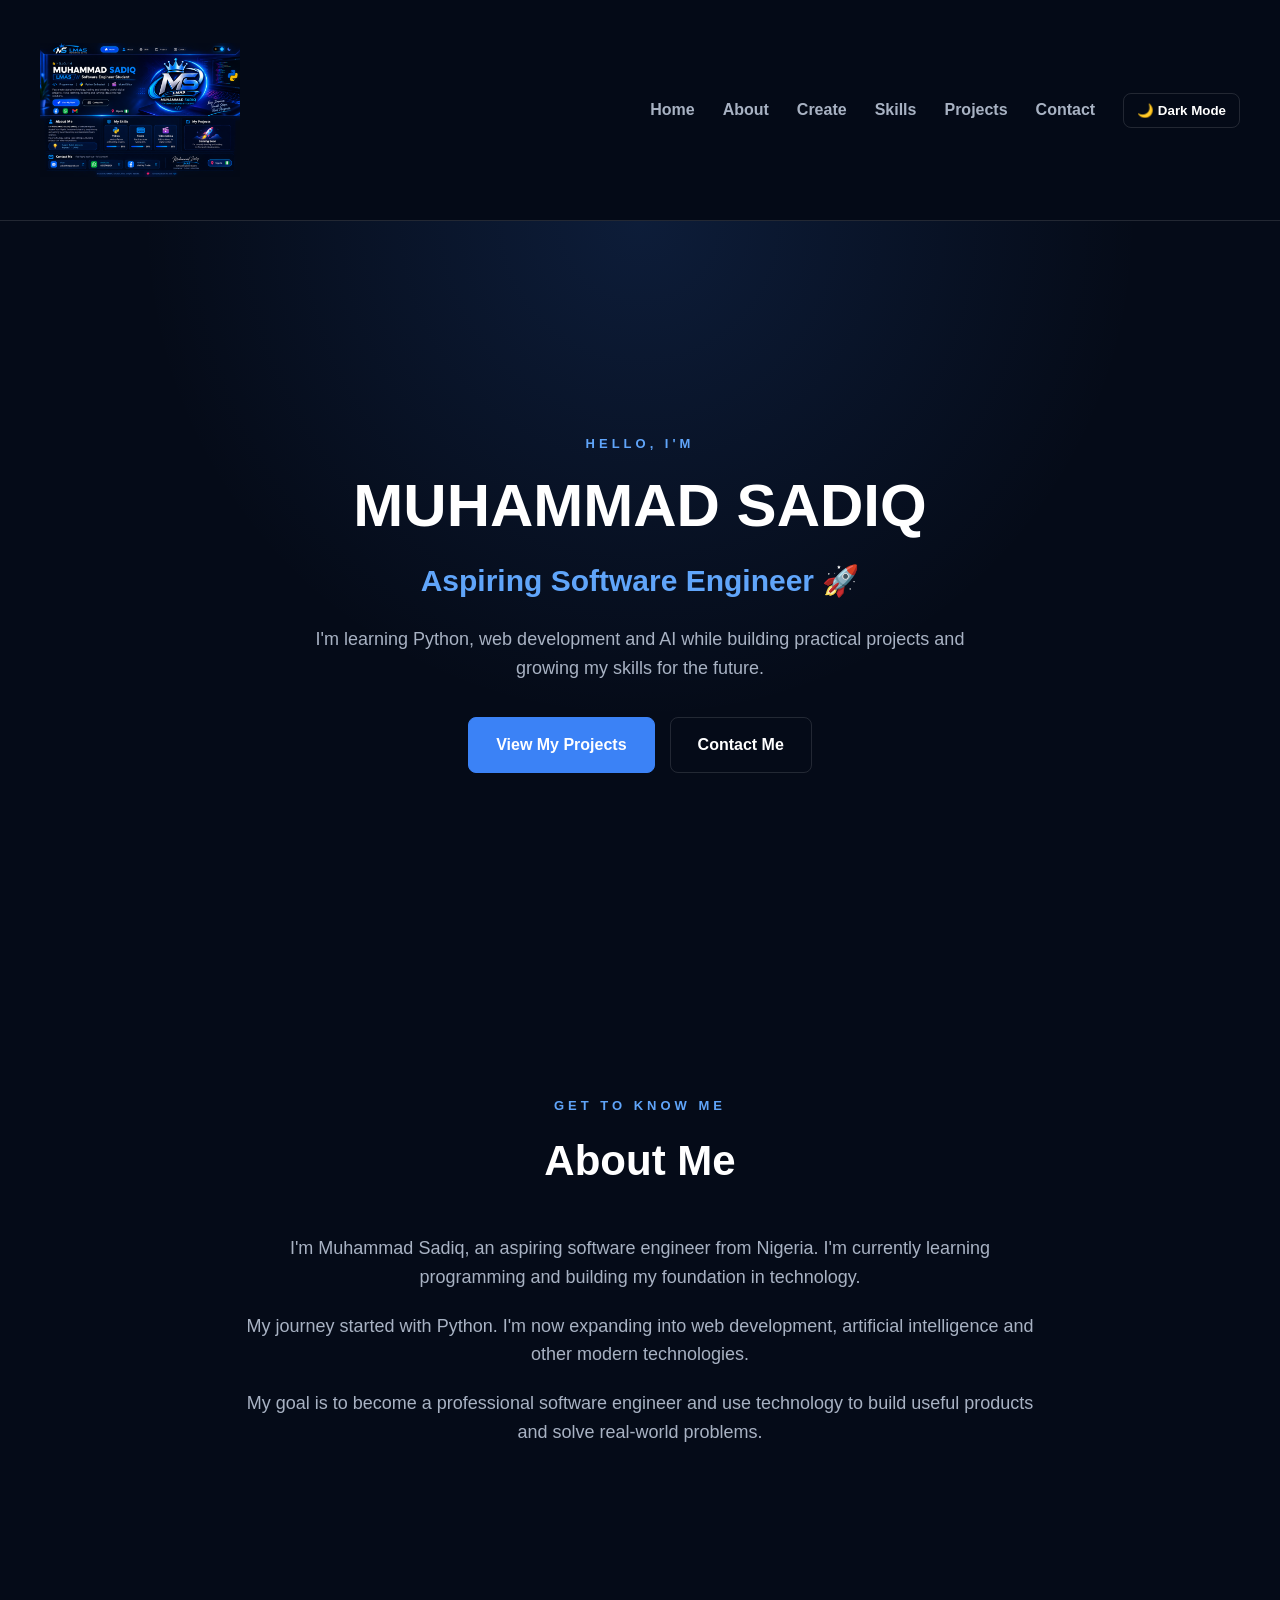
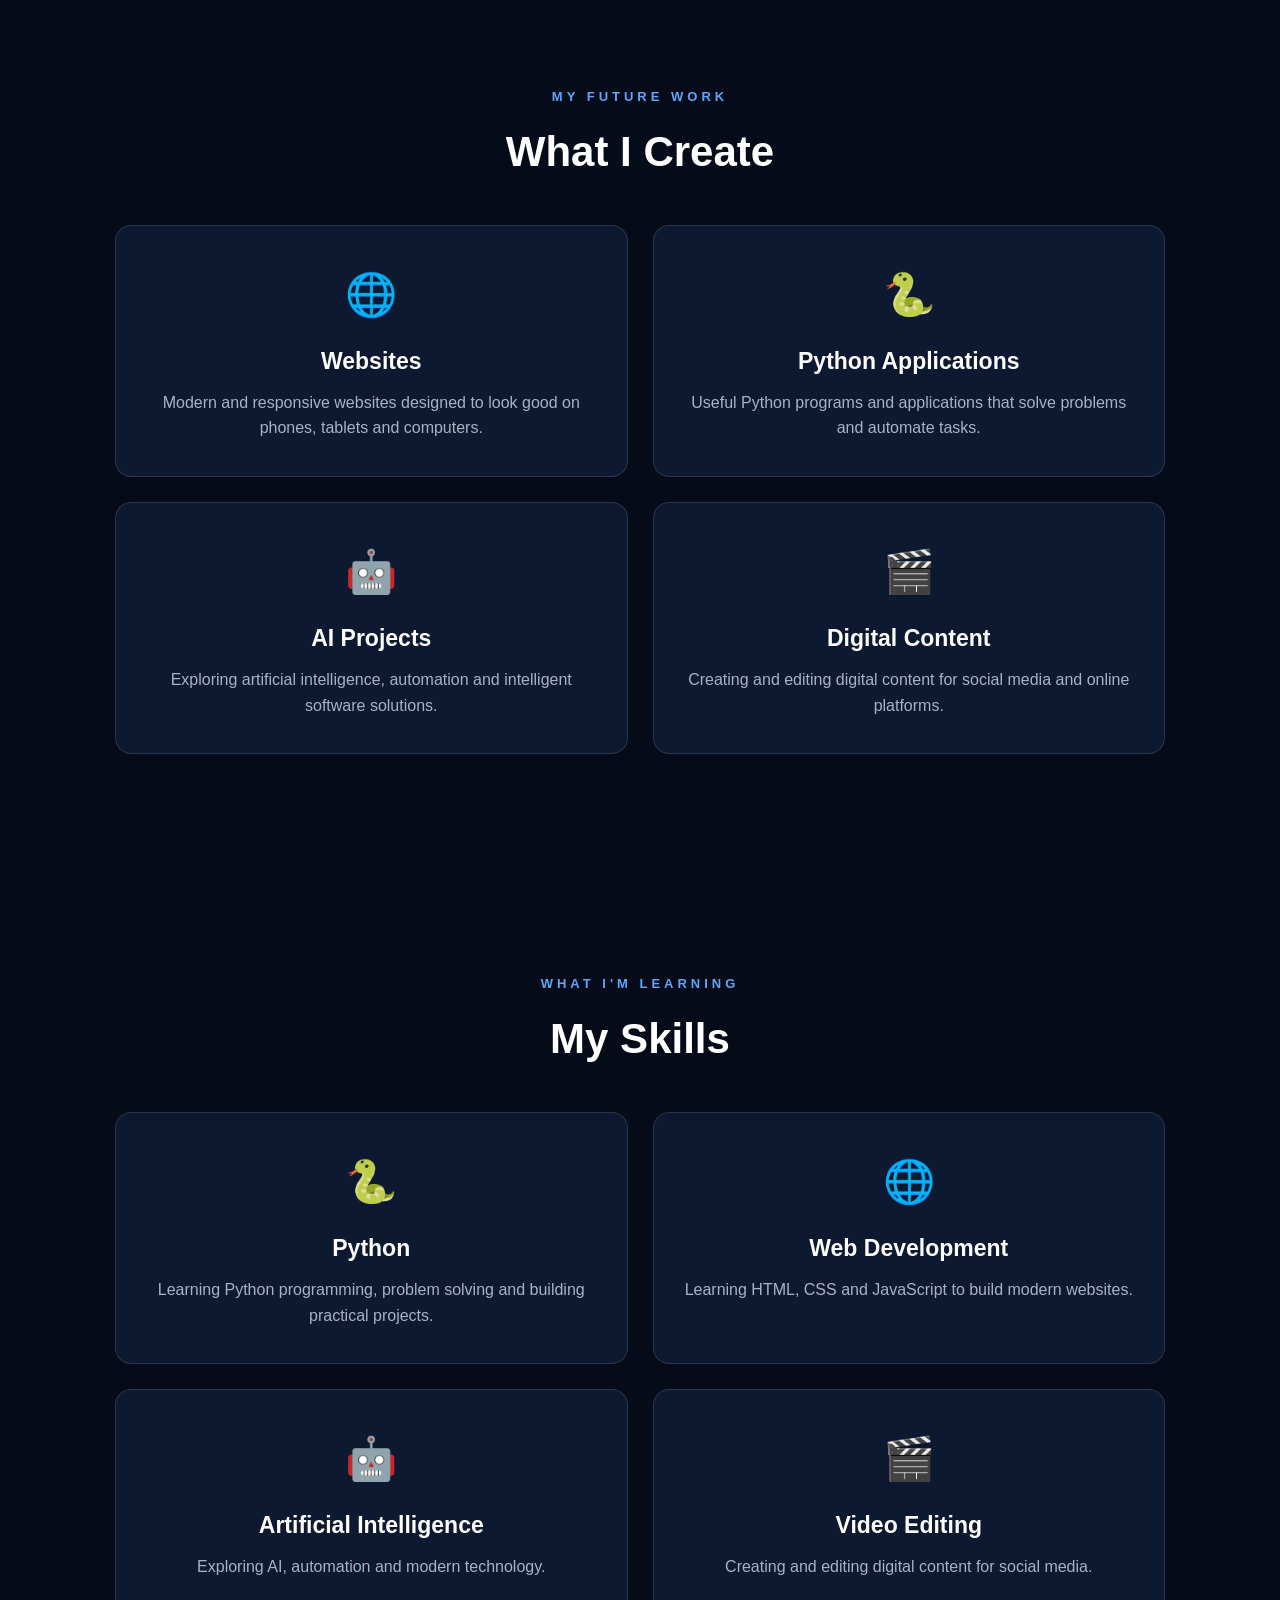
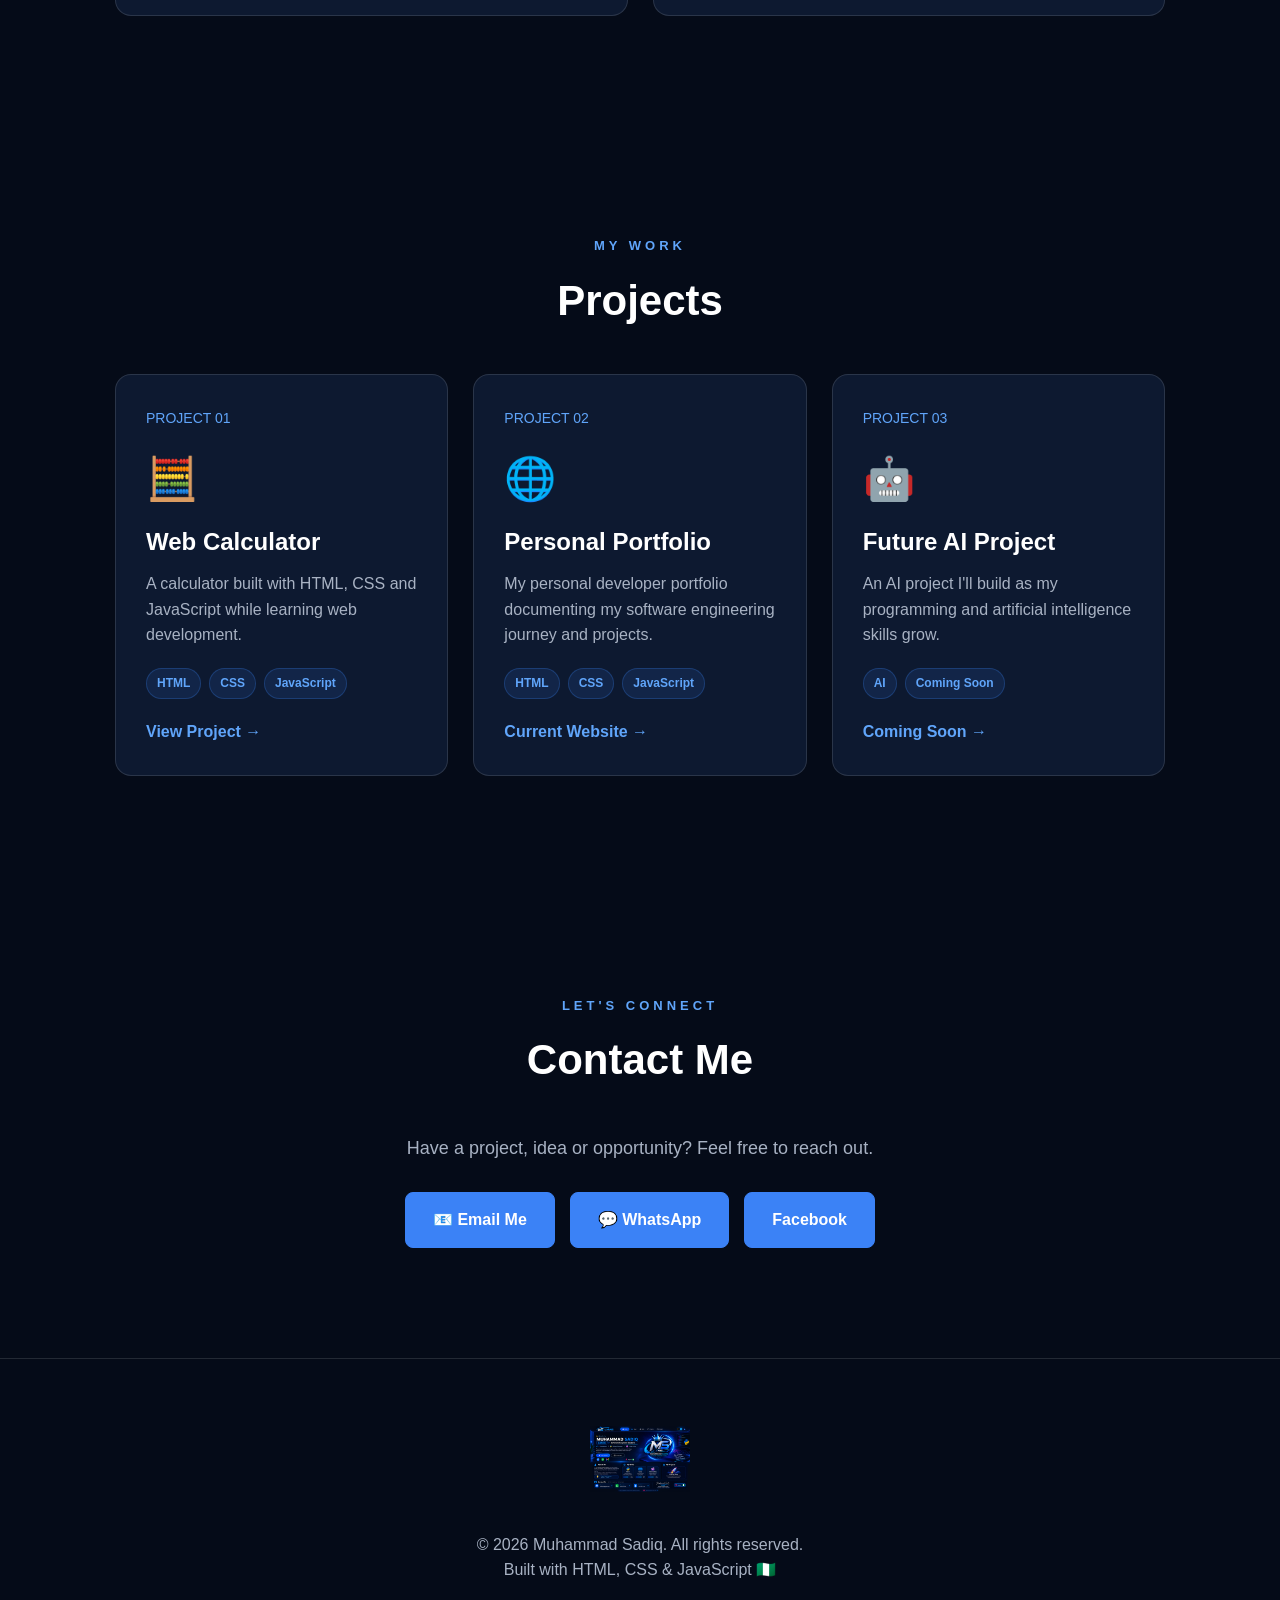
==== index.html @ 4139bb2c "Add portfolio website" ====
<!DOCTYPE html>
<html lang="en">

<head>
    <meta charset="UTF-8">

    <meta
        name="viewport"
        content="width=device-width, initial-scale=1.0">

    <meta
        name="description"
        content="Muhammad Sadiq - Aspiring Software Engineer from Nigeria, learning Python, web development and AI.">

    <meta
        name="author"
        content="Muhammad Sadiq">

    <title>MUHAMMAD SADIQ | Aspiring Software Engineer</title>

    <link rel="stylesheet" href="style.css">
</head>

<body>

    <!-- ==============================
         NAVIGATION
    =============================== -->

    <header>

        <nav class="navbar">

            <a
                href="#home"
                class="logo-link">

                <img
                    src="lmas-logo.png"
                    alt="LMAS Logo"
                    class="logo">

            </a>


            <div class="nav-links">

                <a href="#home">Home</a>

                <a href="#about">About</a>

                <a href="#create">Create</a>

                <a href="#skills">Skills</a>

                <a href="#projects">Projects</a>

                <a href="#contact">Contact</a>


                <button
                    id="theme-toggle"
                    class="theme-toggle">

                    🌙 Dark Mode

                </button>

            </div>


            <button
                class="menu-toggle"
                aria-label="Open navigation">

                ☰

            </button>

        </nav>

    </header>


    <main>


        <!-- ==============================
             HERO
        =============================== -->

        <section
            id="home"
            class="hero">

            <div class="hero-content">

                <p class="small-title">
                    HELLO, I'M
                </p>


                <h1>
                    MUHAMMAD SADIQ
                </h1>


                <h2>
                    Aspiring Software Engineer 🚀
                </h2>


                <p class="hero-description">

                    I'm learning Python, web development
                    and AI while building practical projects
                    and growing my skills for the future.

                </p>


                <div class="hero-buttons">

                    <a
                        href="#projects"
                        class="button">

                        View My Projects

                    </a>


                    <a
                        href="#contact"
                        class="button secondary-button">

                        Contact Me

                    </a>

                </div>

            </div>

        </section>



        <!-- ==============================
             ABOUT
        =============================== -->

        <section
            id="about"
            class="section">

            <p class="section-label">
                GET TO KNOW ME
            </p>


            <h2>
                About Me
            </h2>


            <div class="about-content">

                <p>

                    I'm Muhammad Sadiq, an aspiring
                    software engineer from Nigeria.

                    I'm currently learning programming
                    and building my foundation in technology.

                </p>


                <p>

                    My journey started with Python.

                    I'm now expanding into web development,
                    artificial intelligence and other
                    modern technologies.

                </p>


                <p>

                    My goal is to become a professional
                    software engineer and use technology
                    to build useful products and solve
                    real-world problems.

                </p>

            </div>

        </section>



        <!-- ==============================
             WHAT I CREATE
        =============================== -->

        <section
            id="create"
            class="section">

            <p class="section-label">
                MY FUTURE WORK
            </p>


            <h2>
                What I Create
            </h2>


            <div class="cards">


                <!-- WEBSITE -->

                <div class="card">

                    <div class="card-icon">
                        🌐
                    </div>


                    <h3>
                        Websites
                    </h3>


                    <p>

                        Modern and responsive websites
                        designed to look good on phones,
                        tablets and computers.

                    </p>

                </div>



                <!-- PYTHON -->

                <div class="card">

                    <div class="card-icon">
                        🐍
                    </div>


                    <h3>
                        Python Applications
                    </h3>


                    <p>

                        Useful Python programs and
                        applications that solve problems
                        and automate tasks.

                    </p>

                </div>



                <!-- AI -->

                <div class="card">

                    <div class="card-icon">
                        🤖
                    </div>


                    <h3>
                        AI Projects
                    </h3>


                    <p>

                        Exploring artificial intelligence,
                        automation and intelligent
                        software solutions.

                    </p>

                </div>



                <!-- CONTENT -->

                <div class="card">

                    <div class="card-icon">
                        🎬
                    </div>


                    <h3>
                        Digital Content
                    </h3>


                    <p>

                        Creating and editing digital content
                        for social media and online platforms.

                    </p>

                </div>

            </div>

        </section>



        <!-- ==============================
             SKILLS
        =============================== -->

        <section
            id="skills"
            class="section">

            <p class="section-label">
                WHAT I'M LEARNING
            </p>


            <h2>
                My Skills
            </h2>


            <div class="cards">


                <div class="card">

                    <div class="card-icon">
                        🐍
                    </div>


                    <h3>
                        Python
                    </h3>


                    <p>

                        Learning Python programming,
                        problem solving and building
                        practical projects.

                    </p>

                </div>



                <div class="card">

                    <div class="card-icon">
                        🌐
                    </div>


                    <h3>
                        Web Development
                    </h3>


                    <p>

                        Learning HTML, CSS and JavaScript
                        to build modern websites.

                    </p>

                </div>



                <div class="card">

                    <div class="card-icon">
                        🤖
                    </div>


                    <h3>
                        Artificial Intelligence
                    </h3>


                    <p>

                        Exploring AI, automation and
                        modern technology.

                    </p>

                </div>



                <div class="card">

                    <div class="card-icon">
                        🎬
                    </div>


                    <h3>
                        Video Editing
                    </h3>


                    <p>

                        Creating and editing digital
                        content for social media.

                    </p>

                </div>

            </div>

        </section>



        <!-- ==============================
             PROJECTS
        =============================== -->

        <section
            id="projects"
            class="section">

            <p class="section-label">
                MY WORK
            </p>


            <h2>
                Projects
            </h2>


            <div class="project-grid">


                <!-- PROJECT 1 -->

                <div class="project">

                    <span class="project-number">
                        PROJECT 01
                    </span>


                    <div class="project-icon">
                        🧮
                    </div>


                    <h3>
                        Web Calculator
                    </h3>


                    <p>

                        A calculator built with HTML,
                        CSS and JavaScript while learning
                        web development.

                    </p>


                    <div class="project-tags">

                        <span>HTML</span>

                        <span>CSS</span>

                        <span>JavaScript</span>

                    </div>


                    <a
                        href="projects/calculator.html"
                        class="project-button">

                        View Project →

                    </a>

                </div>



                <!-- PROJECT 2 -->

                <div class="project">

                    <span class="project-number">
                        PROJECT 02
                    </span>


                    <div class="project-icon">
                        🌐
                    </div>


                    <h3>
                        Personal Portfolio
                    </h3>


                    <p>

                        My personal developer portfolio
                        documenting my software engineering
                        journey and projects.

                    </p>


                    <div class="project-tags">

                        <span>HTML</span>

                        <span>CSS</span>

                        <span>JavaScript</span>

                    </div>


                    <a
                        href="#home"
                        class="project-button">

                        Current Website →

                    </a>

                </div>



                <!-- PROJECT 3 -->

                <div class="project">

                    <span class="project-number">
                        PROJECT 03
                    </span>


                    <div class="project-icon">
                        🤖
                    </div>


                    <h3>
                        Future AI Project
                    </h3>


                    <p>

                        An AI project I'll build as my
                        programming and artificial
                        intelligence skills grow.

                    </p>


                    <div class="project-tags">

                        <span>AI</span>

                        <span>Coming Soon</span>

                    </div>


                    <a
                        href="#contact"
                        class="project-button">

                        Coming Soon →

                    </a>

                </div>

            </div>

        </section>



        <!-- ==============================
             CONTACT
        =============================== -->

        <section
            id="contact"
            class="section contact-section">

            <p class="section-label">
                LET'S CONNECT
            </p>


            <h2>
                Contact Me
            </h2>


            <p class="contact-text">

                Have a project, idea or opportunity?
                Feel free to reach out.

            </p>


            <div class="contact-buttons">


                <a
                    href="mailto:cidix0010@gmail.com"
                    class="button">

                    📧 Email Me

                </a>


                <a
                    href="https://wa.me/2348137419124"
                    class="button">

                    💬 WhatsApp

                </a>


                <a
                    href="https://www.facebook.com/share/19KjJ3SDGc/"
                    target="_blank"
                    class="button">

                    Facebook

                </a>

            </div>

        </section>

    </main>



    <!-- ==============================
         FOOTER
    =============================== -->

    <footer>

        <img
            src="lmas-logo.png"
            alt="LMAS Logo"
            class="footer-logo">


        <p>

            © 2026 Muhammad Sadiq.
            All rights reserved.

        </p>


        <p>

            Built with HTML, CSS & JavaScript 🇳🇬

        </p>

    </footer>


    <script src="script.js"></script>

</body>

</html>
---- style.css ----
:root {
    --bg: #050b18;
    --card: #0d1930;
    --blue: #3b82f6;
    --blue-light: #60a5fa;
    --text: #ffffff;
    --muted: #a8b2c3;
    --border: rgba(255,255,255,0.12);
}

body.light-mode {
    --bg: #f5f7fb;
    --card: #ffffff;
    --blue: #2563eb;
    --blue-light: #1d4ed8;
    --text: #111827;
    --muted: #596579;
    --border: rgba(0,0,0,0.12);
}


/* RESET */

* {
    margin: 0;
    padding: 0;
    box-sizing: border-box;
    scroll-behavior: smooth;
}


body {
    font-family: Arial, sans-serif;

    background: var(--bg);

    color: var(--text);

    line-height: 1.6;

    transition:
        background 0.3s ease,
        color 0.3s ease;
}


a {
    text-decoration: none;
    color: inherit;
}


/* ==============================
   NAVBAR
================================ */

header {
    position: sticky;

    top: 0;

    z-index: 1000;

    background: rgba(5,11,24,0.94);

    backdrop-filter: blur(15px);

    border-bottom: 1px solid var(--border);
}


body.light-mode header {
    background: rgba(255,255,255,0.94);
}


.navbar {
    min-height: 190px;

    max-width: 1250px;

    margin: auto;

    padding: 10px 25px;

    display: flex;

    align-items: center;

    justify-content: space-between;
}


.logo {
    width: 200px;

    height: 200px;

    object-fit: contain;

    transition: 0.3s;
}


.logo:hover {
    transform: scale(1.05);
}


.logo-link {
    display: flex;

    align-items: center;
}


/* NAVIGATION LINKS */

.nav-links {
    display: flex;

    align-items: center;

    gap: 28px;
}


.nav-links a {
    color: var(--muted);

    font-weight: bold;

    transition: 0.3s;
}


.nav-links a:hover,
.nav-links a.active {
    color: var(--blue-light);
}


/* THEME BUTTON */

.theme-toggle {
    background: transparent;

    border: 1px solid var(--border);

    color: var(--text);

    padding: 9px 13px;

    border-radius: 8px;

    font-weight: bold;

    cursor: pointer;

    transition: 0.3s;
}


.theme-toggle:hover {
    border-color: var(--blue);

    transform: translateY(-2px);
}


/* MENU BUTTON */

.menu-toggle {
    display: none;

    background: transparent;

    border: 1px solid var(--border);

    color: var(--text);

    font-size: 28px;

    padding: 5px 12px;

    border-radius: 8px;

    cursor: pointer;
}


/* ==============================
   HERO
================================ */

.hero {
    min-height: 85vh;

    display: flex;

    align-items: center;

    justify-content: center;

    text-align: center;

    padding: 100px 20px;

    background:
        radial-gradient(
            circle at top,
            rgba(59,130,246,0.15),
            transparent 50%
        );
}


.hero-content {
    max-width: 850px;
}


.small-title,
.section-label {
    color: var(--blue-light);

    font-size: 13px;

    letter-spacing: 4px;

    font-weight: bold;
}


.hero h1 {
    font-size: 60px;

    line-height: 1.1;

    margin: 18px 0;
}


.hero h2 {
    font-size: 30px;

    color: var(--blue-light);

    margin-bottom: 20px;
}


.hero-description {
    max-width: 700px;

    margin: auto;

    color: var(--muted);

    font-size: 18px;
}


.hero-buttons {
    display: flex;

    justify-content: center;

    gap: 15px;

    flex-wrap: wrap;

    margin-top: 35px;
}


/* ==============================
   BUTTONS
================================ */

.button {
    display: inline-block;

    padding: 14px 27px;

    border-radius: 8px;

    background: var(--blue);

    border: 1px solid var(--blue);

    color: white;

    font-weight: bold;

    transition: 0.3s;
}


.button:hover {
    transform: translateY(-4px);

    background: var(--blue-light);
}


.secondary-button {
    background: transparent;

    border-color: var(--border);

    color: var(--text);
}


/* ==============================
   SECTIONS
================================ */

.section {
    max-width: 1100px;

    margin: auto;

    padding: 110px 25px;

    text-align: center;

    opacity: 0;

    transform: translateY(30px);

    transition:
        opacity 0.7s ease,
        transform 0.7s ease;
}


.section.show {
    opacity: 1;

    transform: translateY(0);
}


.section h2 {
    font-size: 42px;

    margin: 10px 0 40px;
}


/* ==============================
   ABOUT
================================ */

.about-content {
    max-width: 800px;

    margin: auto;
}


.about-content p {
    color: var(--muted);

    font-size: 18px;

    margin-bottom: 20px;
}


/* ==============================
   SKILLS
================================ */

.cards {
    display: grid;

    grid-template-columns: repeat(2,1fr);

    gap: 25px;

    margin-top: 40px;
}


.card {
    background: var(--card);

    border: 1px solid var(--border);

    border-radius: 16px;

    padding: 35px 25px;

    transition: 0.3s;
}


.card:hover {
    transform: translateY(-8px);

    border-color: var(--blue);

    box-shadow: 0 15px 40px rgba(0,0,0,0.20);
}


.card-icon {
    font-size: 42px;

    margin-bottom: 15px;
}


.card h3 {
    font-size: 23px;

    margin-bottom: 10px;
}


.card p {
    color: var(--muted);
}


/* ==============================
   PROJECTS
================================ */

.project-grid {
    display: grid;

    grid-template-columns: repeat(3,1fr);

    gap: 25px;

    margin-top: 40px;
}


.project {
    text-align: left;

    background: var(--card);

    border: 1px solid var(--border);

    border-radius: 16px;

    padding: 30px;

    transition: 0.3s;
}


.project:hover {
    transform: translateY(-8px);

    border-color: var(--blue);
}


.project-number {
    color: var(--blue-light);

    font-size: 14px;
}


.project-icon {
    font-size: 42px;

    margin-top: 15px;
}


.project h3 {
    font-size: 24px;

    margin: 10px 0;
}


.project p {
    color: var(--muted);
}


.project-tags {
    display: flex;

    flex-wrap: wrap;

    gap: 8px;

    margin: 20px 0;
}


.project-tags span {
    background: rgba(59,130,246,0.12);

    color: var(--blue-light);

    border: 1px solid rgba(59,130,246,0.25);

    padding: 5px 10px;

    border-radius: 20px;

    font-size: 12px;

    font-weight: bold;
}


.project-button {
    display: inline-block;

    color: var(--blue-light);

    font-weight: bold;

    transition: 0.3s;
}


.project-button:hover {
    color: var(--text);

    transform: translateX(4px);
}


/* ==============================
   CONTACT
================================ */

.contact-text {
    color: var(--muted);

    font-size: 18px;

    margin-bottom: 30px;
}


.contact-buttons {
    display: flex;

    justify-content: center;

    gap: 15px;

    flex-wrap: wrap;
}


/* ==============================
   FOOTER
================================ */

footer {
    text-align: center;

    padding: 50px 20px;

    border-top: 1px solid var(--border);

    color: var(--muted);
}


.footer-logo {
    width: 100px;

    height: 100px;

    object-fit: contain;

    margin-bottom: 15px;
}


/* ==============================
   MOBILE
================================ */

@media (max-width: 768px) {

    .navbar {
        min-height: auto;

        flex-wrap: wrap;

        padding: 10px 15px;
    }


    .logo {
        width: 120px;

        height: 120px;
    }


    .menu-toggle {
        display: block;
    }


    .nav-links {
        display: none;

        width: 100%;

        flex-direction: column;

        align-items: center;

        gap: 18px;

        padding: 20px 0;
    }


    .nav-links.open {
        display: flex;
    }


    .hero {
        min-height: 75vh;

        padding: 70px 20px;
    }


    .hero h1 {
        font-size: 40px;
    }


    .hero h2 {
        font-size: 23px;
    }


    .hero-description {
        font-size: 16px;
    }


    .section {
        padding: 80px 20px;
    }


    .section h2 {
        font-size: 34px;
    }


    .cards {
        grid-template-columns: 1fr;
    }


    .project-grid {
        grid-template-columns: 1fr;
    }

}
/* ==============================
   BACK TO TOP BUTTON
================================ */

.back-to-top {

    position: fixed;

    right: 20px;

    bottom: 20px;

    width: 50px;

    height: 50px;

    border-radius: 50%;

    border: 1px solid var(--border);

    background: var(--blue);

    color: white;

    font-size: 25px;

    font-weight: bold;

    cursor: pointer;

    display: flex;

    align-items: center;

    justify-content: center;

    opacity: 0;

    visibility: hidden;

    transform: translateY(20px);

    transition:
        opacity 0.3s ease,
        transform 0.3s ease,
        visibility 0.3s ease;

    z-index: 999;
}


.back-to-top.visible {

    opacity: 1;

    visibility: visible;

    transform: translateY(0);

}


.back-to-top:hover {

    background: var(--blue-light);

    transform: translateY(-4px);

}
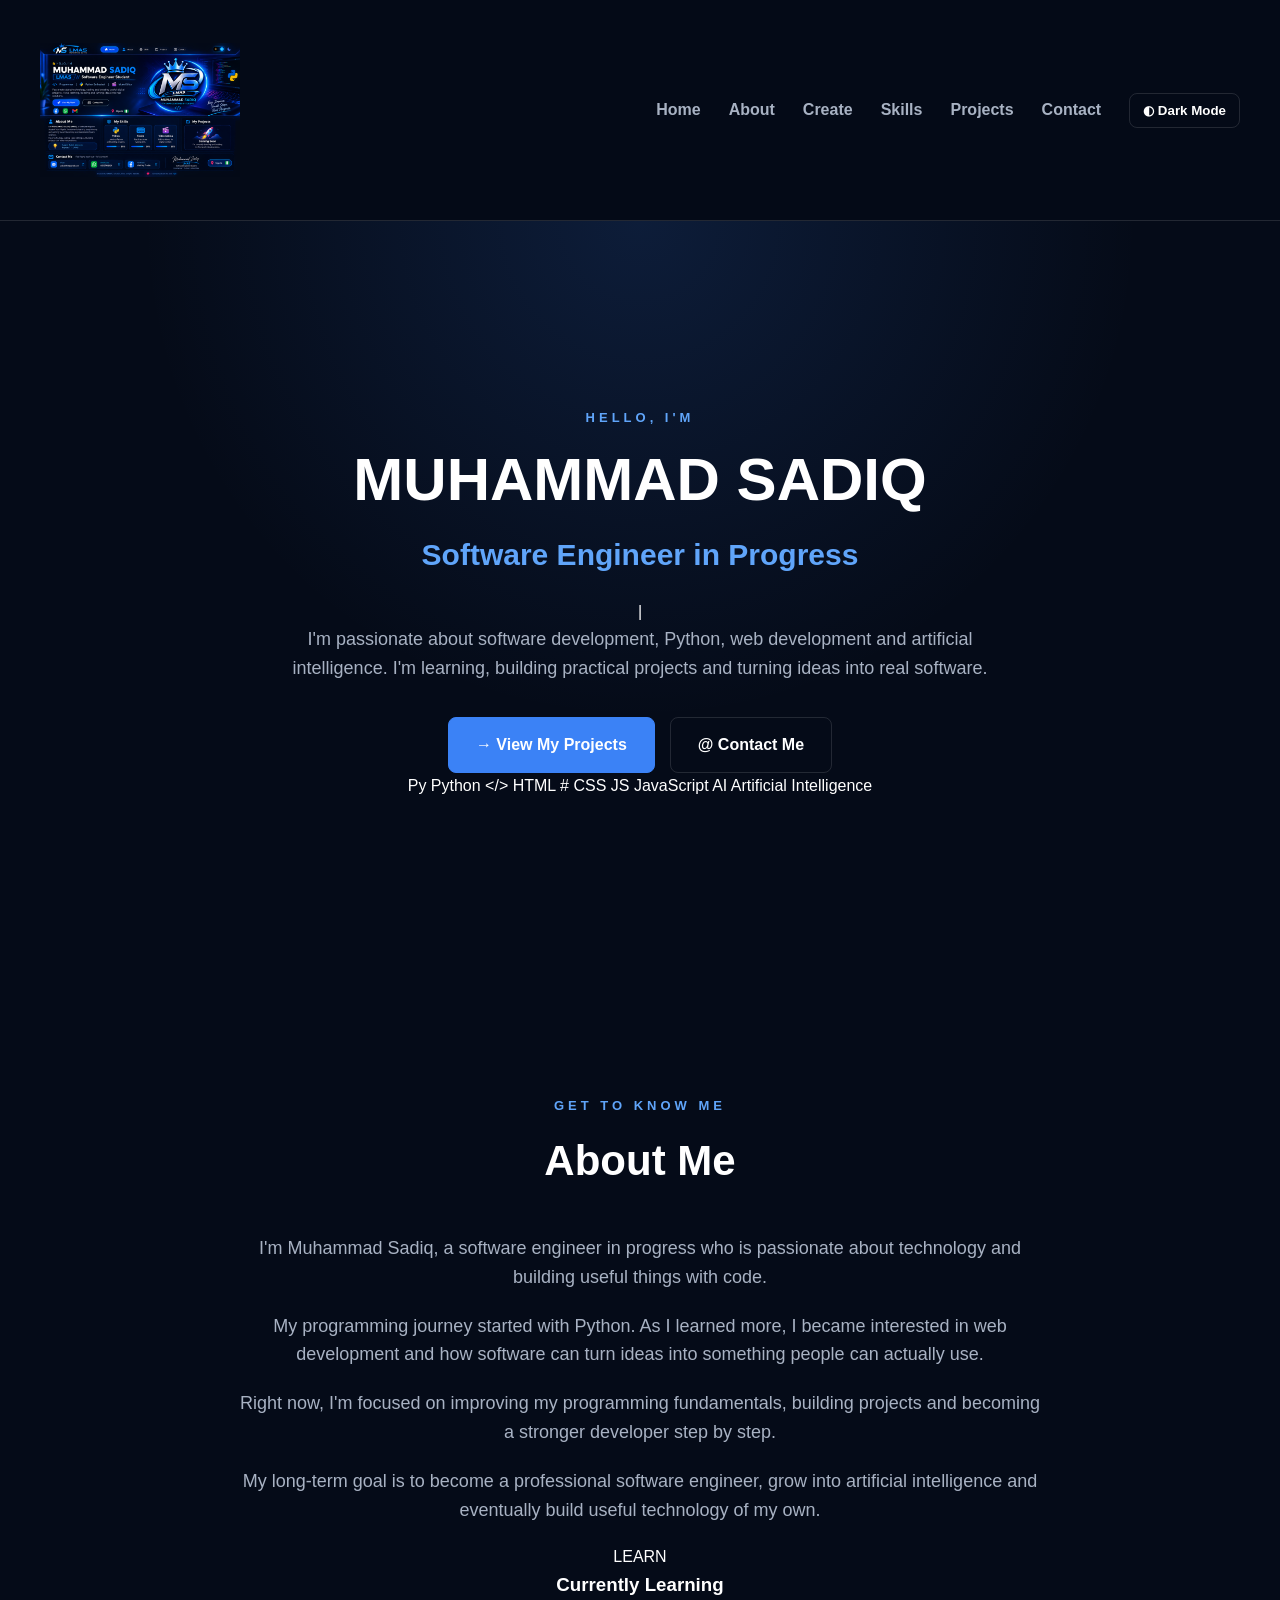
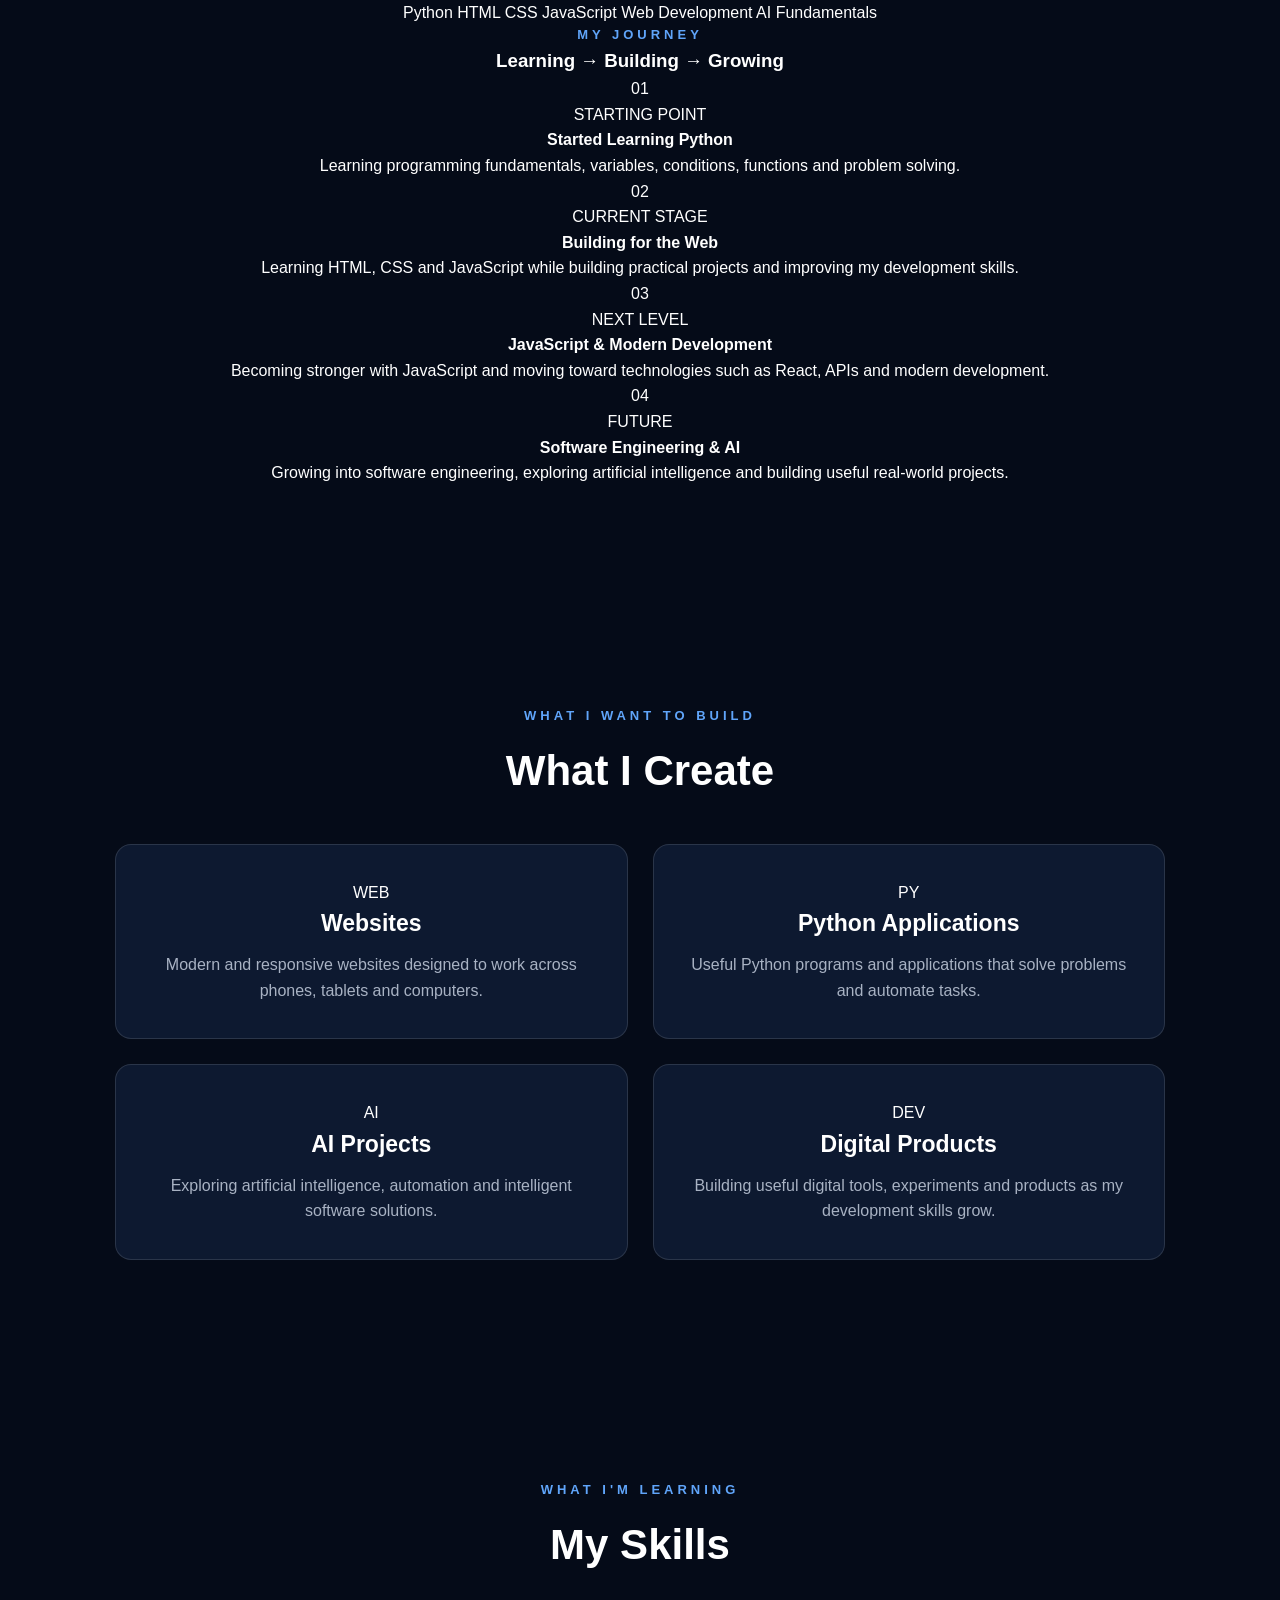
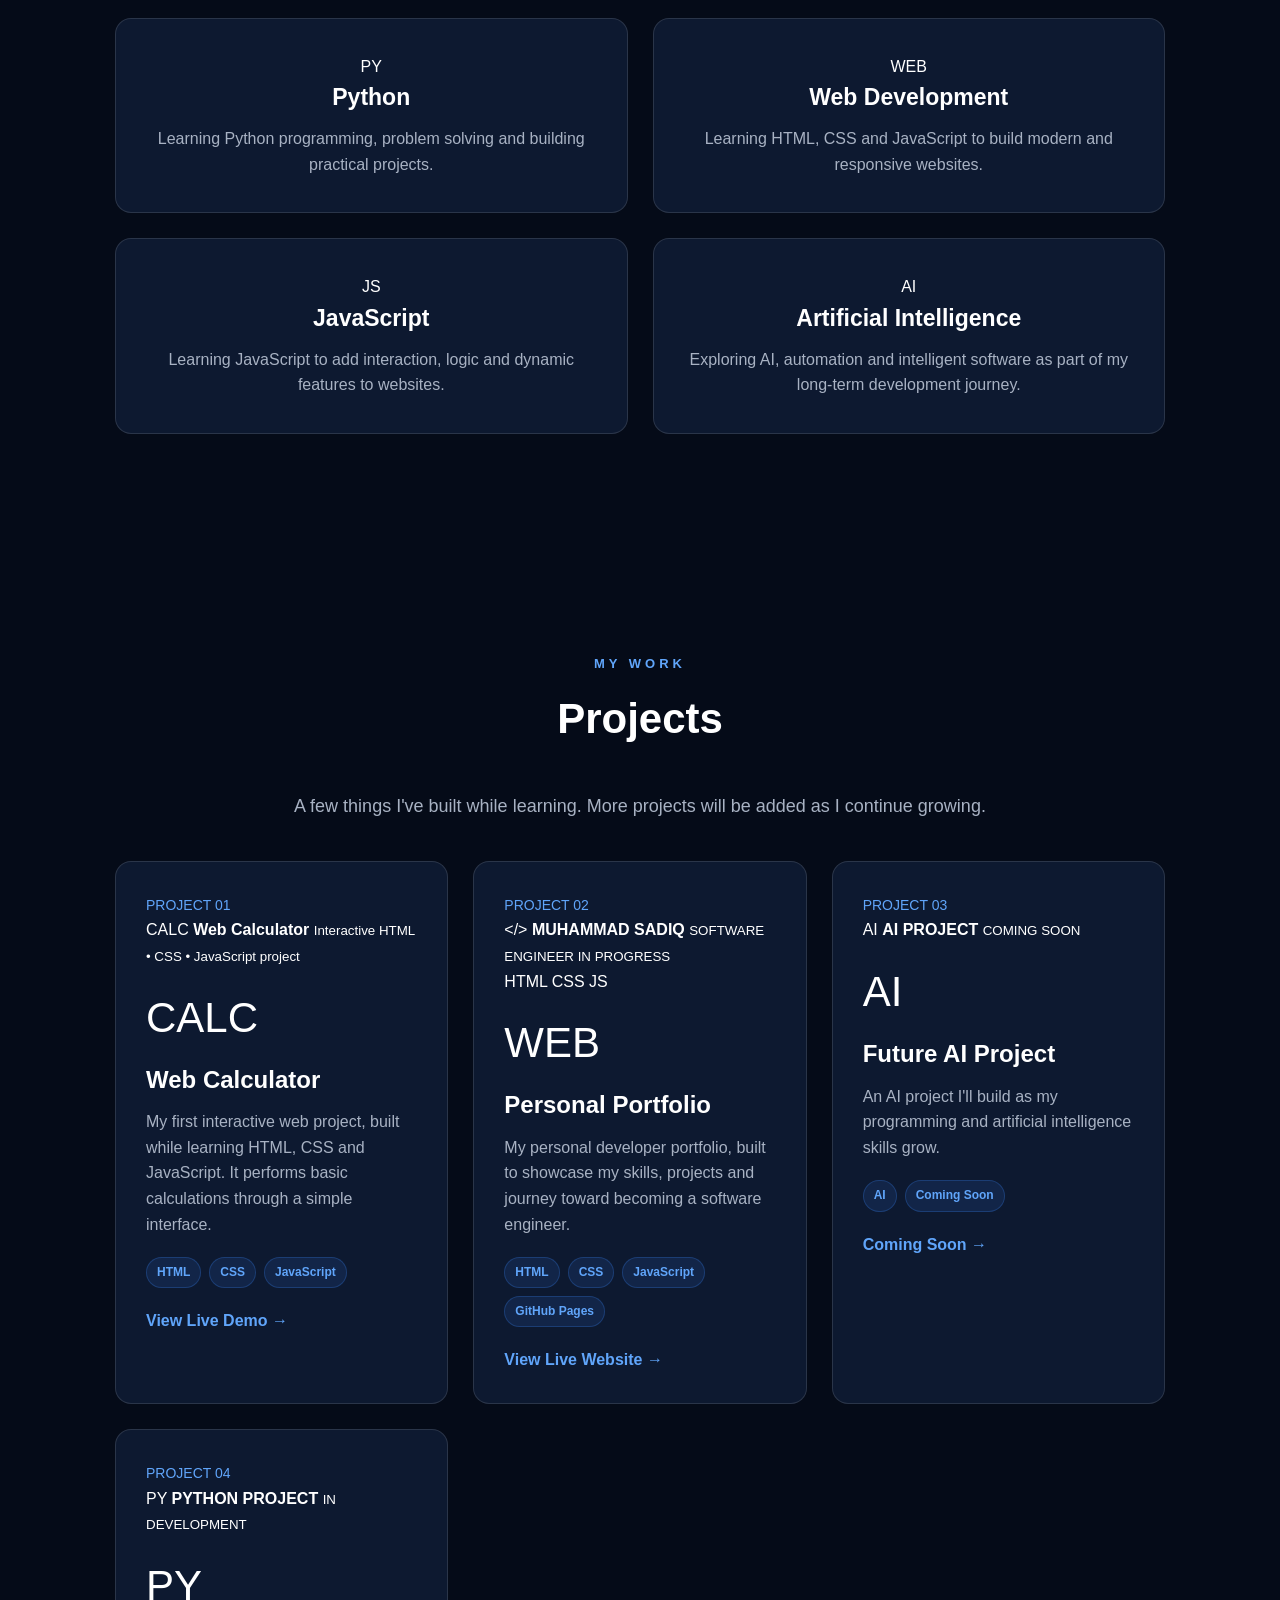
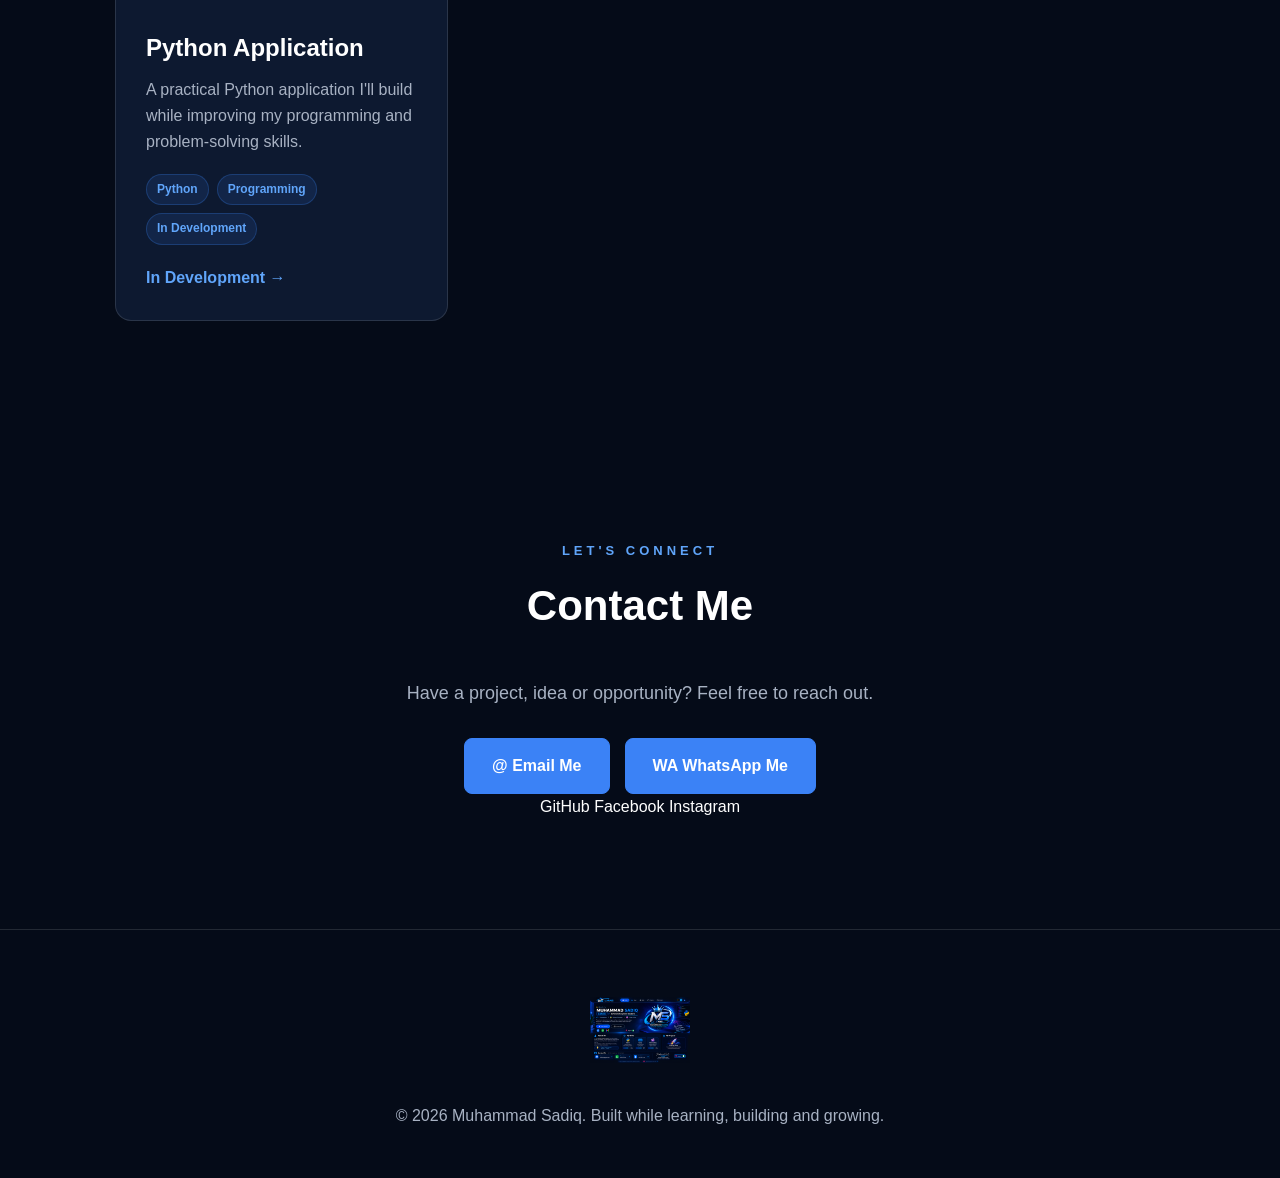
==== commit e332bcab: "Add files via upload" ====
--- a/index.html
+++ b/index.html
@@ -10,16 +10,17 @@
 
     <meta
         name="description"
-        content="Muhammad Sadiq - Aspiring Software Engineer from Nigeria, learning Python, web development and AI.">
+        content="Muhammad Sadiq - Software Engineer in progress, passionate about Python, software development, web development and AI.">
 
     <meta
         name="author"
         content="Muhammad Sadiq">
 
-    <title>MUHAMMAD SADIQ | Aspiring Software Engineer</title>
+    <title>MUHAMMAD SADIQ | Software Engineer</title>
 
     <link rel="stylesheet" href="style.css">
 </head>
+
 
 <body>
 
@@ -31,9 +32,7 @@
 
         <nav class="navbar">
 
-            <a
-                href="#home"
-                class="logo-link">
+            <a href="#home" class="logo-link">
 
                 <img
                     src="lmas-logo.png"
@@ -62,7 +61,8 @@
                     id="theme-toggle"
                     class="theme-toggle">
 
-                    🌙 Dark Mode
+                    <span class="icon">◐</span>
+                    Dark Mode
 
                 </button>
 
@@ -82,16 +82,19 @@
     </header>
 
 
+
     <main>
-
 
         <!-- ==============================
              HERO
         =============================== -->
 
-        <section
-            id="home"
-            class="hero">
+        <section id="home" class="hero">
+
+            <div class="hero-glow glow-one"></div>
+
+            <div class="hero-glow glow-two"></div>
+
 
             <div class="hero-content">
 
@@ -106,15 +109,25 @@
 
 
                 <h2>
-                    Aspiring Software Engineer 🚀
+                    Software Engineer in Progress
                 </h2>
 
 
+                <p class="typing-line">
+
+                    <span id="typing-text"></span>
+
+                    <span class="cursor">|</span>
+
+                </p>
+
+
                 <p class="hero-description">
 
-                    I'm learning Python, web development
-                    and AI while building practical projects
-                    and growing my skills for the future.
+                    I'm passionate about software development,
+                    Python, web development and artificial
+                    intelligence. I'm learning, building practical
+                    projects and turning ideas into real software.
 
                 </p>
 
@@ -125,6 +138,7 @@
                         href="#projects"
                         class="button">
 
+                        <span class="button-icon">→</span>
                         View My Projects
 
                     </a>
@@ -134,9 +148,40 @@
                         href="#contact"
                         class="button secondary-button">
 
+                        <span class="button-icon">@</span>
                         Contact Me
 
                     </a>
+
+                </div>
+
+
+                <div class="hero-tech">
+
+                    <span>
+                        <span class="tech-icon python-icon">Py</span>
+                        Python
+                    </span>
+
+                    <span>
+                        <span class="tech-icon html-icon">&lt;/&gt;</span>
+                        HTML
+                    </span>
+
+                    <span>
+                        <span class="tech-icon css-icon">#</span>
+                        CSS
+                    </span>
+
+                    <span>
+                        <span class="tech-icon js-icon">JS</span>
+                        JavaScript
+                    </span>
+
+                    <span>
+                        <span class="tech-icon ai-icon">AI</span>
+                        Artificial Intelligence
+                    </span>
 
                 </div>
 
@@ -150,9 +195,7 @@
              ABOUT
         =============================== -->
 
-        <section
-            id="about"
-            class="section">
+        <section id="about" class="section">
 
             <p class="section-label">
                 GET TO KNOW ME
@@ -164,38 +207,235 @@
             </h2>
 
 
-            <div class="about-content">
-
-                <p>
-
-                    I'm Muhammad Sadiq, an aspiring
-                    software engineer from Nigeria.
-
-                    I'm currently learning programming
-                    and building my foundation in technology.
-
+            <div class="about-layout">
+
+
+                <div class="about-content">
+
+                    <p>
+
+                        I'm Muhammad Sadiq, a software engineer
+                        in progress who is passionate about technology
+                        and building useful things with code.
+
+                    </p>
+
+
+                    <p>
+
+                        My programming journey started with Python.
+                        As I learned more, I became interested in
+                        web development and how software can turn
+                        ideas into something people can actually use.
+
+                    </p>
+
+
+                    <p>
+
+                        Right now, I'm focused on improving my
+                        programming fundamentals, building projects
+                        and becoming a stronger developer step by step.
+
+                    </p>
+
+
+                    <p>
+
+                        My long-term goal is to become a professional
+                        software engineer, grow into artificial
+                        intelligence and eventually build useful
+                        technology of my own.
+
+                    </p>
+
+                </div>
+
+
+                <div class="learning-card">
+
+                    <div class="large-icon">
+                        LEARN
+                    </div>
+
+
+                    <h3>
+                        Currently Learning
+                    </h3>
+
+
+                    <div class="learning-list">
+
+                        <span>Python</span>
+
+                        <span>HTML</span>
+
+                        <span>CSS</span>
+
+                        <span>JavaScript</span>
+
+                        <span>Web Development</span>
+
+                        <span>AI Fundamentals</span>
+
+                    </div>
+
+                </div>
+
+            </div>
+
+
+
+            <!-- ==============================
+                 JOURNEY
+            =============================== -->
+
+            <div class="journey">
+
+                <p class="section-label">
+                    MY JOURNEY
                 </p>
 
 
-                <p>
-
-                    My journey started with Python.
-
-                    I'm now expanding into web development,
-                    artificial intelligence and other
-                    modern technologies.
-
-                </p>
-
-
-                <p>
-
-                    My goal is to become a professional
-                    software engineer and use technology
-                    to build useful products and solve
-                    real-world problems.
-
-                </p>
+                <h3 class="journey-title">
+                    Learning → Building → Growing
+                </h3>
+
+
+                <div class="timeline">
+
+
+                    <div class="timeline-item">
+
+                        <div class="timeline-dot">
+                            01
+                        </div>
+
+
+                        <div class="timeline-content">
+
+                            <span>
+                                STARTING POINT
+                            </span>
+
+
+                            <h4>
+                                Started Learning Python
+                            </h4>
+
+
+                            <p>
+
+                                Learning programming fundamentals,
+                                variables, conditions, functions and
+                                problem solving.
+
+                            </p>
+
+                        </div>
+
+                    </div>
+
+
+
+                    <div class="timeline-item">
+
+                        <div class="timeline-dot">
+                            02
+                        </div>
+
+
+                        <div class="timeline-content">
+
+                            <span>
+                                CURRENT STAGE
+                            </span>
+
+
+                            <h4>
+                                Building for the Web
+                            </h4>
+
+
+                            <p>
+
+                                Learning HTML, CSS and JavaScript
+                                while building practical projects
+                                and improving my development skills.
+
+                            </p>
+
+                        </div>
+
+                    </div>
+
+
+
+                    <div class="timeline-item">
+
+                        <div class="timeline-dot">
+                            03
+                        </div>
+
+
+                        <div class="timeline-content">
+
+                            <span>
+                                NEXT LEVEL
+                            </span>
+
+
+                            <h4>
+                                JavaScript & Modern Development
+                            </h4>
+
+
+                            <p>
+
+                                Becoming stronger with JavaScript
+                                and moving toward technologies such
+                                as React, APIs and modern development.
+
+                            </p>
+
+                        </div>
+
+                    </div>
+
+
+
+                    <div class="timeline-item">
+
+                        <div class="timeline-dot">
+                            04
+                        </div>
+
+
+                        <div class="timeline-content">
+
+                            <span>
+                                FUTURE
+                            </span>
+
+
+                            <h4>
+                                Software Engineering & AI
+                            </h4>
+
+
+                            <p>
+
+                                Growing into software engineering,
+                                exploring artificial intelligence
+                                and building useful real-world projects.
+
+                            </p>
+
+                        </div>
+
+                    </div>
+
+                </div>
 
             </div>
 
@@ -207,12 +447,10 @@
              WHAT I CREATE
         =============================== -->
 
-        <section
-            id="create"
-            class="section">
+        <section id="create" class="section">
 
             <p class="section-label">
-                MY FUTURE WORK
+                WHAT I WANT TO BUILD
             </p>
 
 
@@ -224,12 +462,10 @@
             <div class="cards">
 
 
-                <!-- WEBSITE -->
-
                 <div class="card">
 
-                    <div class="card-icon">
-                        🌐
+                    <div class="icon-box">
+                        WEB
                     </div>
 
 
@@ -241,7 +477,7 @@
                     <p>
 
                         Modern and responsive websites
-                        designed to look good on phones,
+                        designed to work across phones,
                         tablets and computers.
 
                     </p>
@@ -250,12 +486,10 @@
 
 
 
-                <!-- PYTHON -->
-
                 <div class="card">
 
-                    <div class="card-icon">
-                        🐍
+                    <div class="icon-box python-icon">
+                        PY
                     </div>
 
 
@@ -276,12 +510,10 @@
 
 
 
-                <!-- AI -->
-
                 <div class="card">
 
-                    <div class="card-icon">
-                        🤖
+                    <div class="icon-box ai-icon">
+                        AI
                     </div>
 
 
@@ -302,24 +534,23 @@
 
 
 
-                <!-- CONTENT -->
-
                 <div class="card">
 
-                    <div class="card-icon">
-                        🎬
-                    </div>
-
-
-                    <h3>
-                        Digital Content
-                    </h3>
-
-
-                    <p>
-
-                        Creating and editing digital content
-                        for social media and online platforms.
+                    <div class="icon-box">
+                        DEV
+                    </div>
+
+
+                    <h3>
+                        Digital Products
+                    </h3>
+
+
+                    <p>
+
+                        Building useful digital tools,
+                        experiments and products as
+                        my development skills grow.
 
                     </p>
 
@@ -335,9 +566,7 @@
              SKILLS
         =============================== -->
 
-        <section
-            id="skills"
-            class="section">
+        <section id="skills" class="section">
 
             <p class="section-label">
                 WHAT I'M LEARNING
@@ -354,8 +583,8 @@
 
                 <div class="card">
 
-                    <div class="card-icon">
-                        🐍
+                    <div class="icon-box python-icon">
+                        PY
                     </div>
 
 
@@ -378,8 +607,8 @@
 
                 <div class="card">
 
-                    <div class="card-icon">
-                        🌐
+                    <div class="icon-box web-icon">
+                        WEB
                     </div>
 
 
@@ -391,7 +620,7 @@
                     <p>
 
                         Learning HTML, CSS and JavaScript
-                        to build modern websites.
+                        to build modern and responsive websites.
 
                     </p>
 
@@ -401,8 +630,32 @@
 
                 <div class="card">
 
-                    <div class="card-icon">
-                        🤖
+                    <div class="icon-box js-icon">
+                        JS
+                    </div>
+
+
+                    <h3>
+                        JavaScript
+                    </h3>
+
+
+                    <p>
+
+                        Learning JavaScript to add
+                        interaction, logic and dynamic
+                        features to websites.
+
+                    </p>
+
+                </div>
+
+
+
+                <div class="card">
+
+                    <div class="icon-box ai-icon">
+                        AI
                     </div>
 
 
@@ -414,30 +667,8 @@
                     <p>
 
                         Exploring AI, automation and
-                        modern technology.
-
-                    </p>
-
-                </div>
-
-
-
-                <div class="card">
-
-                    <div class="card-icon">
-                        🎬
-                    </div>
-
-
-                    <h3>
-                        Video Editing
-                    </h3>
-
-
-                    <p>
-
-                        Creating and editing digital
-                        content for social media.
+                        intelligent software as part of
+                        my long-term development journey.
 
                     </p>
 
@@ -453,9 +684,7 @@
              PROJECTS
         =============================== -->
 
-        <section
-            id="projects"
-            class="section">
+        <section id="projects" class="section">
 
             <p class="section-label">
                 MY WORK
@@ -467,10 +696,18 @@
             </h2>
 
 
+            <p class="contact-text">
+
+                A few things I've built while learning.
+                More projects will be added as I continue growing.
+
+            </p>
+
+
             <div class="project-grid">
 
 
-                <!-- PROJECT 1 -->
+                <!-- PROJECT 01 -->
 
                 <div class="project">
 
@@ -479,8 +716,35 @@
                     </span>
 
 
+                    <div class="project-preview">
+
+                        <img
+                            src="Projects/calculator-preview.png"
+                            alt="Web Calculator project preview"
+                            onerror="this.style.display='none'; this.parentElement.classList.add('preview-error');">
+
+
+                        <div class="preview-fallback">
+
+                            <span>
+                                CALC
+                            </span>
+
+                            <strong>
+                                Web Calculator
+                            </strong>
+
+                            <small>
+                                Interactive HTML • CSS • JavaScript project
+                            </small>
+
+                        </div>
+
+                    </div>
+
+
                     <div class="project-icon">
-                        🧮
+                        CALC
                     </div>
 
 
@@ -491,9 +755,10 @@
 
                     <p>
 
-                        A calculator built with HTML,
-                        CSS and JavaScript while learning
-                        web development.
+                        My first interactive web project,
+                        built while learning HTML, CSS and
+                        JavaScript. It performs basic
+                        calculations through a simple interface.
 
                     </p>
 
@@ -509,19 +774,23 @@
                     </div>
 
 
-                    <a
-                        href="projects/calculator.html"
-                        class="project-button">
-
-                        View Project →
-
-                    </a>
-
-                </div>
-
-
-
-                <!-- PROJECT 2 -->
+                    <div class="project-actions">
+
+                        <a
+                            href="Projects/calculator.html"
+                            class="project-button">
+
+                            View Live Demo →
+
+                        </a>
+
+                    </div>
+
+                </div>
+
+
+
+                <!-- PROJECT 02 -->
 
                 <div class="project">
 
@@ -530,8 +799,40 @@
                     </span>
 
 
+                    <div class="project-preview project-preview-portfolio">
+
+                        <div class="portfolio-preview-content">
+
+                            <span class="preview-code">
+                                &lt;/&gt;
+                            </span>
+
+                            <strong>
+                                MUHAMMAD SADIQ
+                            </strong>
+
+                            <small>
+                                SOFTWARE ENGINEER IN PROGRESS
+                            </small>
+
+
+                            <div class="preview-tech">
+
+                                <span>HTML</span>
+
+                                <span>CSS</span>
+
+                                <span>JS</span>
+
+                            </div>
+
+                        </div>
+
+                    </div>
+
+
                     <div class="project-icon">
-                        🌐
+                        WEB
                     </div>
 
 
@@ -542,9 +843,9 @@
 
                     <p>
 
-                        My personal developer portfolio
-                        documenting my software engineering
-                        journey and projects.
+                        My personal developer portfolio,
+                        built to showcase my skills, projects
+                        and journey toward becoming a software engineer.
 
                     </p>
 
@@ -557,22 +858,30 @@
 
                         <span>JavaScript</span>
 
-                    </div>
-
-
-                    <a
-                        href="#home"
-                        class="project-button">
-
-                        Current Website →
-
-                    </a>
-
-                </div>
-
-
-
-                <!-- PROJECT 3 -->
+                        <span>GitHub Pages</span>
+
+                    </div>
+
+
+                    <div class="project-actions">
+
+                        <a
+                            href="https://cidixlolmas.github.io/muhammad-sadiq-portfolio/"
+                            target="_blank"
+                            rel="noopener noreferrer"
+                            class="project-button">
+
+                            View Live Website →
+
+                        </a>
+
+                    </div>
+
+                </div>
+
+
+
+                <!-- PROJECT 03 -->
 
                 <div class="project">
 
@@ -581,8 +890,29 @@
                     </span>
 
 
+                    <div class="project-preview project-preview-future">
+
+                        <div class="future-preview-content">
+
+                            <span>
+                                AI
+                            </span>
+
+                            <strong>
+                                AI PROJECT
+                            </strong>
+
+                            <small>
+                                COMING SOON
+                            </small>
+
+                        </div>
+
+                    </div>
+
+
                     <div class="project-icon">
-                        🤖
+                        AI
                     </div>
 
 
@@ -609,15 +939,96 @@
                     </div>
 
 
-                    <a
-                        href="#contact"
-                        class="project-button">
-
-                        Coming Soon →
-
-                    </a>
-
-                </div>
+                    <div class="project-actions">
+
+                        <a
+                            href="#contact"
+                            class="project-button">
+
+                            Coming Soon →
+
+                        </a>
+
+                    </div>
+
+                </div>
+
+
+
+                <!-- PROJECT 04 -->
+
+                <div class="project">
+
+                    <span class="project-number">
+                        PROJECT 04
+                    </span>
+
+
+                    <div class="project-preview project-preview-future">
+
+                        <div class="future-preview-content">
+
+                            <span>
+                                PY
+                            </span>
+
+                            <strong>
+                                PYTHON PROJECT
+                            </strong>
+
+                            <small>
+                                IN DEVELOPMENT
+                            </small>
+
+                        </div>
+
+                    </div>
+
+
+                    <div class="project-icon python-icon">
+                        PY
+                    </div>
+
+
+                    <h3>
+                        Python Application
+                    </h3>
+
+
+                    <p>
+
+                        A practical Python application
+                        I'll build while improving my
+                        programming and problem-solving skills.
+
+                    </p>
+
+
+                    <div class="project-tags">
+
+                        <span>Python</span>
+
+                        <span>Programming</span>
+
+                        <span>In Development</span>
+
+                    </div>
+
+
+                    <div class="project-actions">
+
+                        <a
+                            href="#contact"
+                            class="project-button">
+
+                            In Development →
+
+                        </a>
+
+                    </div>
+
+                </div>
+
 
             </div>
 
@@ -651,6 +1062,8 @@
             </p>
 
 
+            <!-- MAIN CONTACT BUTTONS -->
+
             <div class="contact-buttons">
 
 
@@ -658,26 +1071,60 @@
                     href="mailto:cidix0010@gmail.com"
                     class="button">
 
-                    📧 Email Me
+                    <span class="button-icon">@</span>
+                    Email Me
 
                 </a>
 
 
                 <a
                     href="https://wa.me/2348137419124"
+                    target="_blank"
+                    rel="noopener noreferrer"
                     class="button">
 
-                    💬 WhatsApp
+                    <span class="button-icon">WA</span>
+                    WhatsApp Me
 
                 </a>
 
+            </div>
+
+
+            <!-- SOCIAL LINKS -->
+
+            <div class="social-links">
+
 
                 <a
-                    href="https://www.facebook.com/share/19KjJ3SDGc/"
+                    href="https://github.com/cidixlolm"
                     target="_blank"
-                    class="button">
+                    rel="noopener noreferrer"
+                    aria-label="GitHub">
+
+                    GitHub
+
+                </a>
+
+
+                <a
+                    href="https://www.facebook.com/share/1Bf8zD6duq/"
+                    target="_blank"
+                    rel="noopener noreferrer"
+                    aria-label="Facebook">
 
                     Facebook
+
+                </a>
+
+
+                <a
+                    href="https://www.instagram.com/muhammadsadiq_lmas?igsi=NmgydWtvdGt0ZXY5"
+                    target="_blank"
+                    rel="noopener noreferrer"
+                    aria-label="Instagram">
+
+                    Instagram
 
                 </a>
 
@@ -704,20 +1151,28 @@
         <p>
 
             © 2026 Muhammad Sadiq.
-            All rights reserved.
+            Built while learning, building and growing.
 
         </p>
 
-
-        <p>
-
-            Built with HTML, CSS & JavaScript 🇳🇬
-
-        </p>
-
     </footer>
 
 
+
+    <!-- ==============================
+         BACK TO TOP
+    =============================== -->
+
+    <button
+        class="back-to-top"
+        aria-label="Back to top">
+
+        ↑
+
+    </button>
+
+
+
     <script src="script.js"></script>
 
 </body>
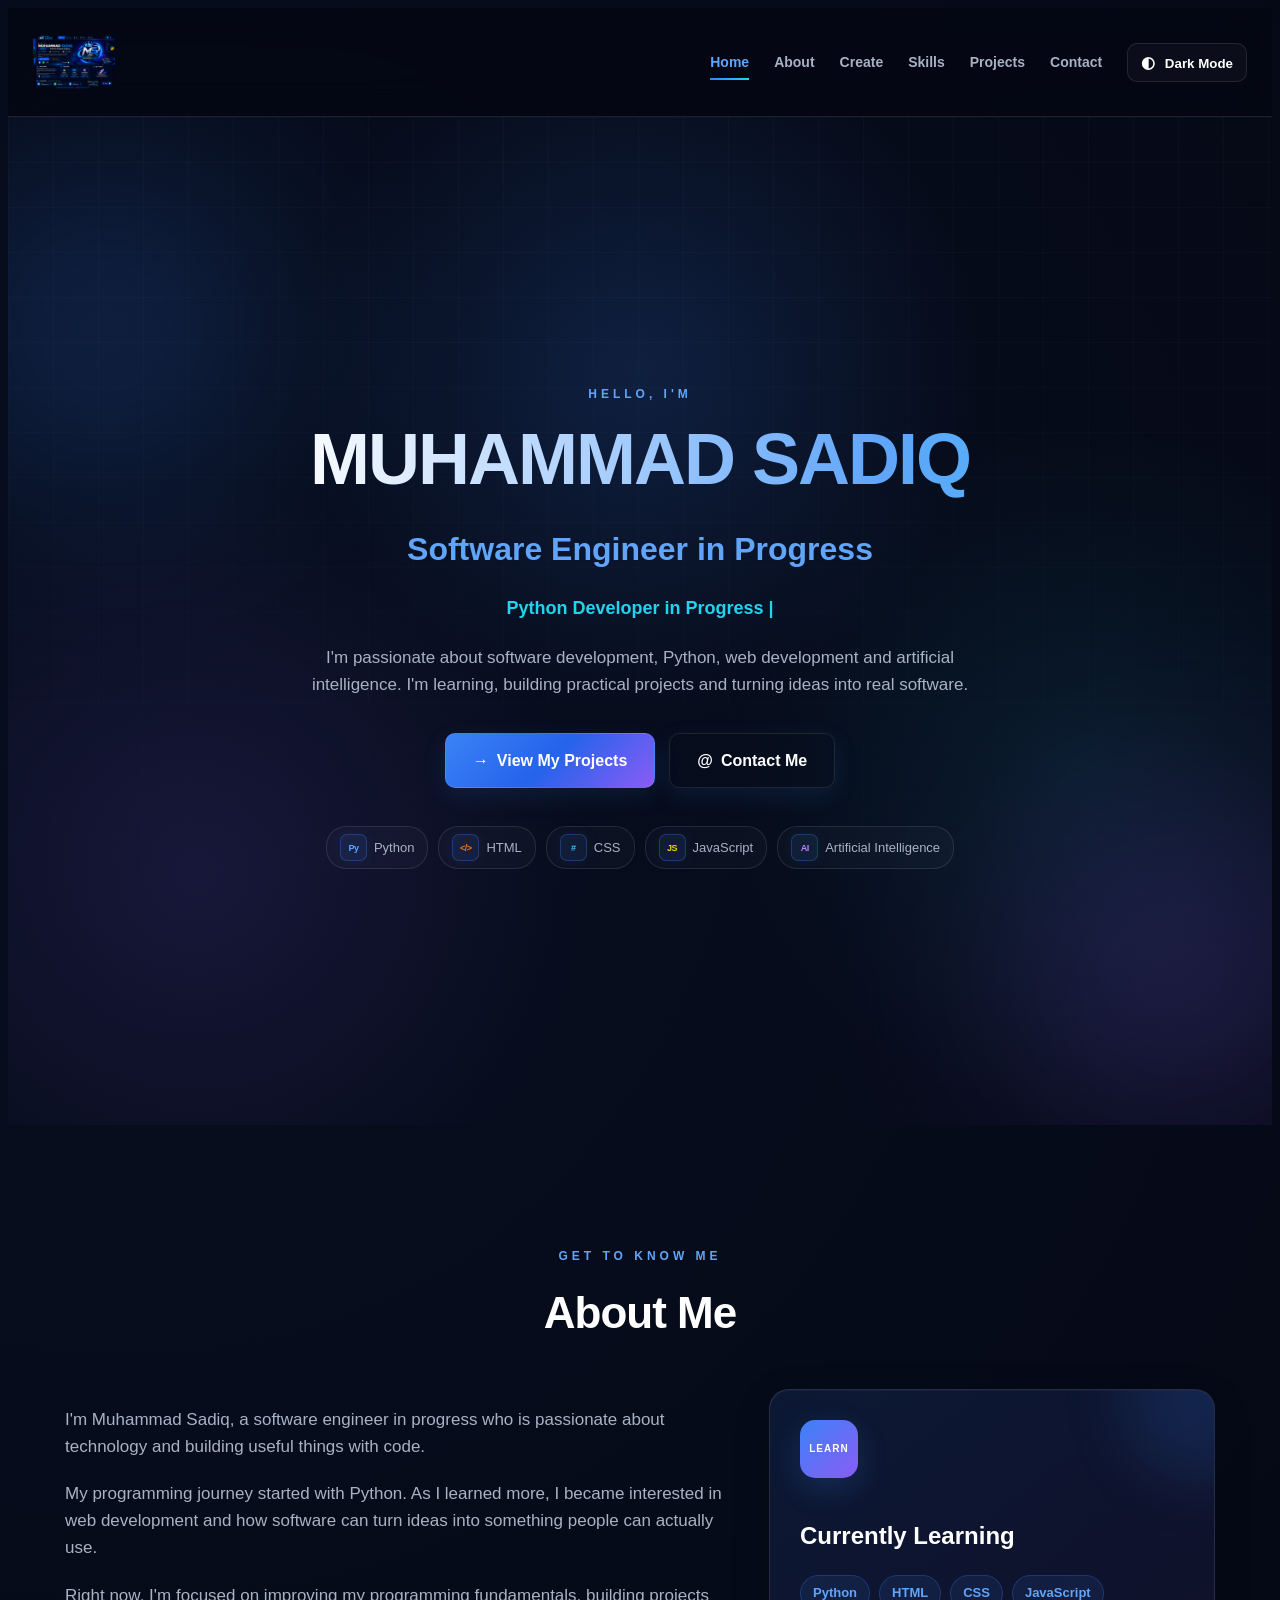
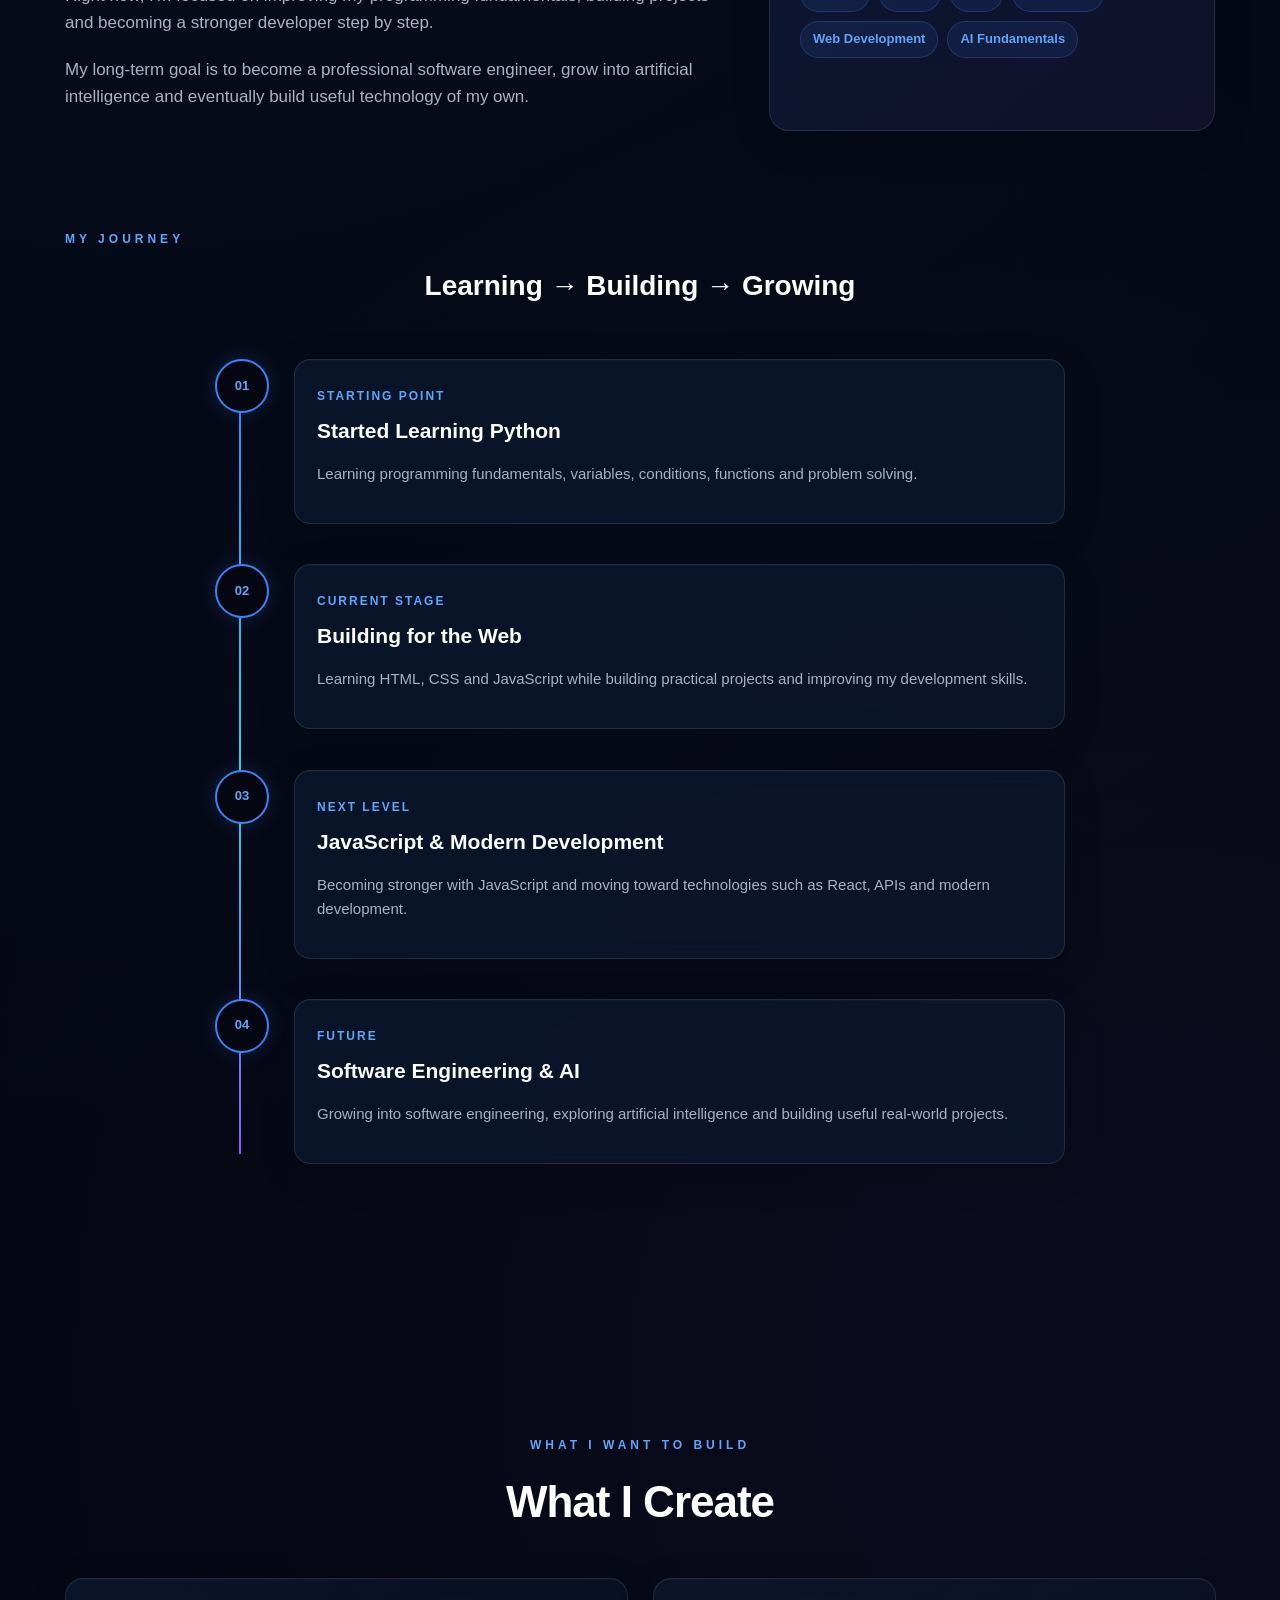
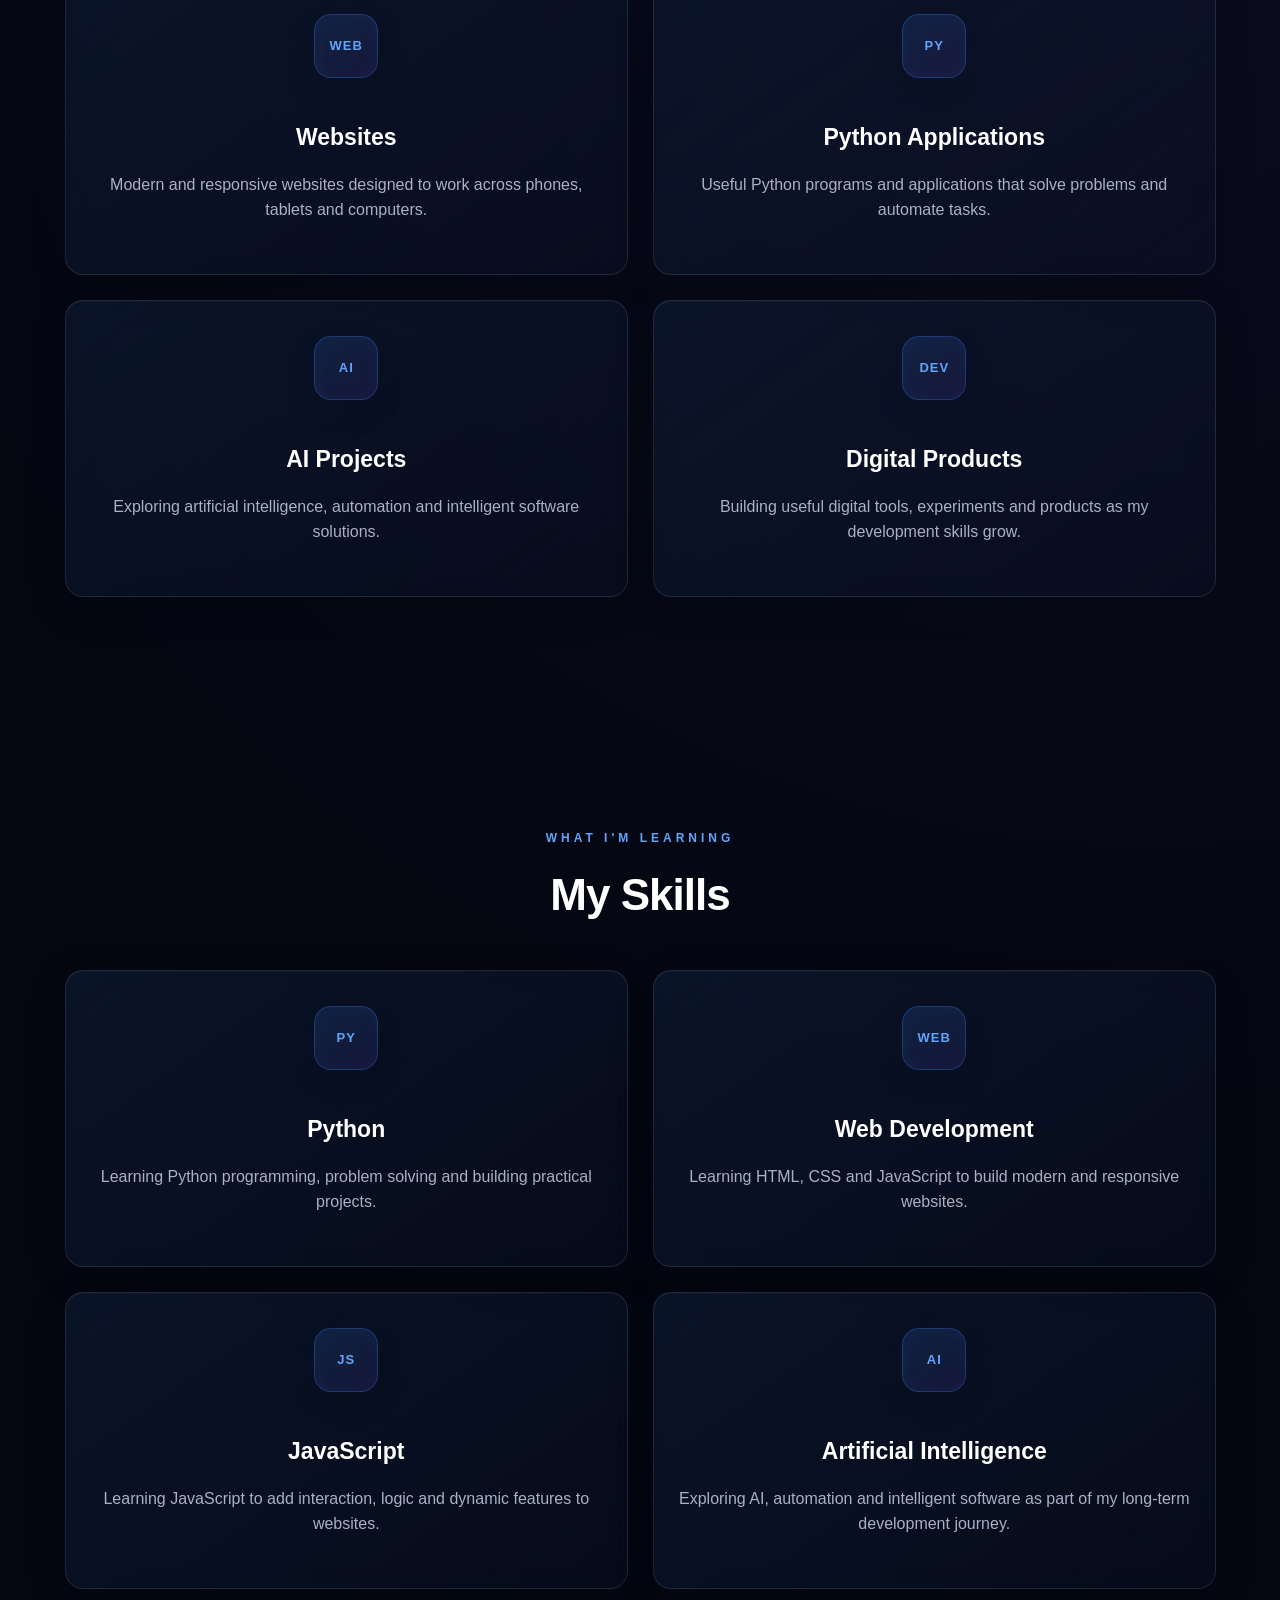
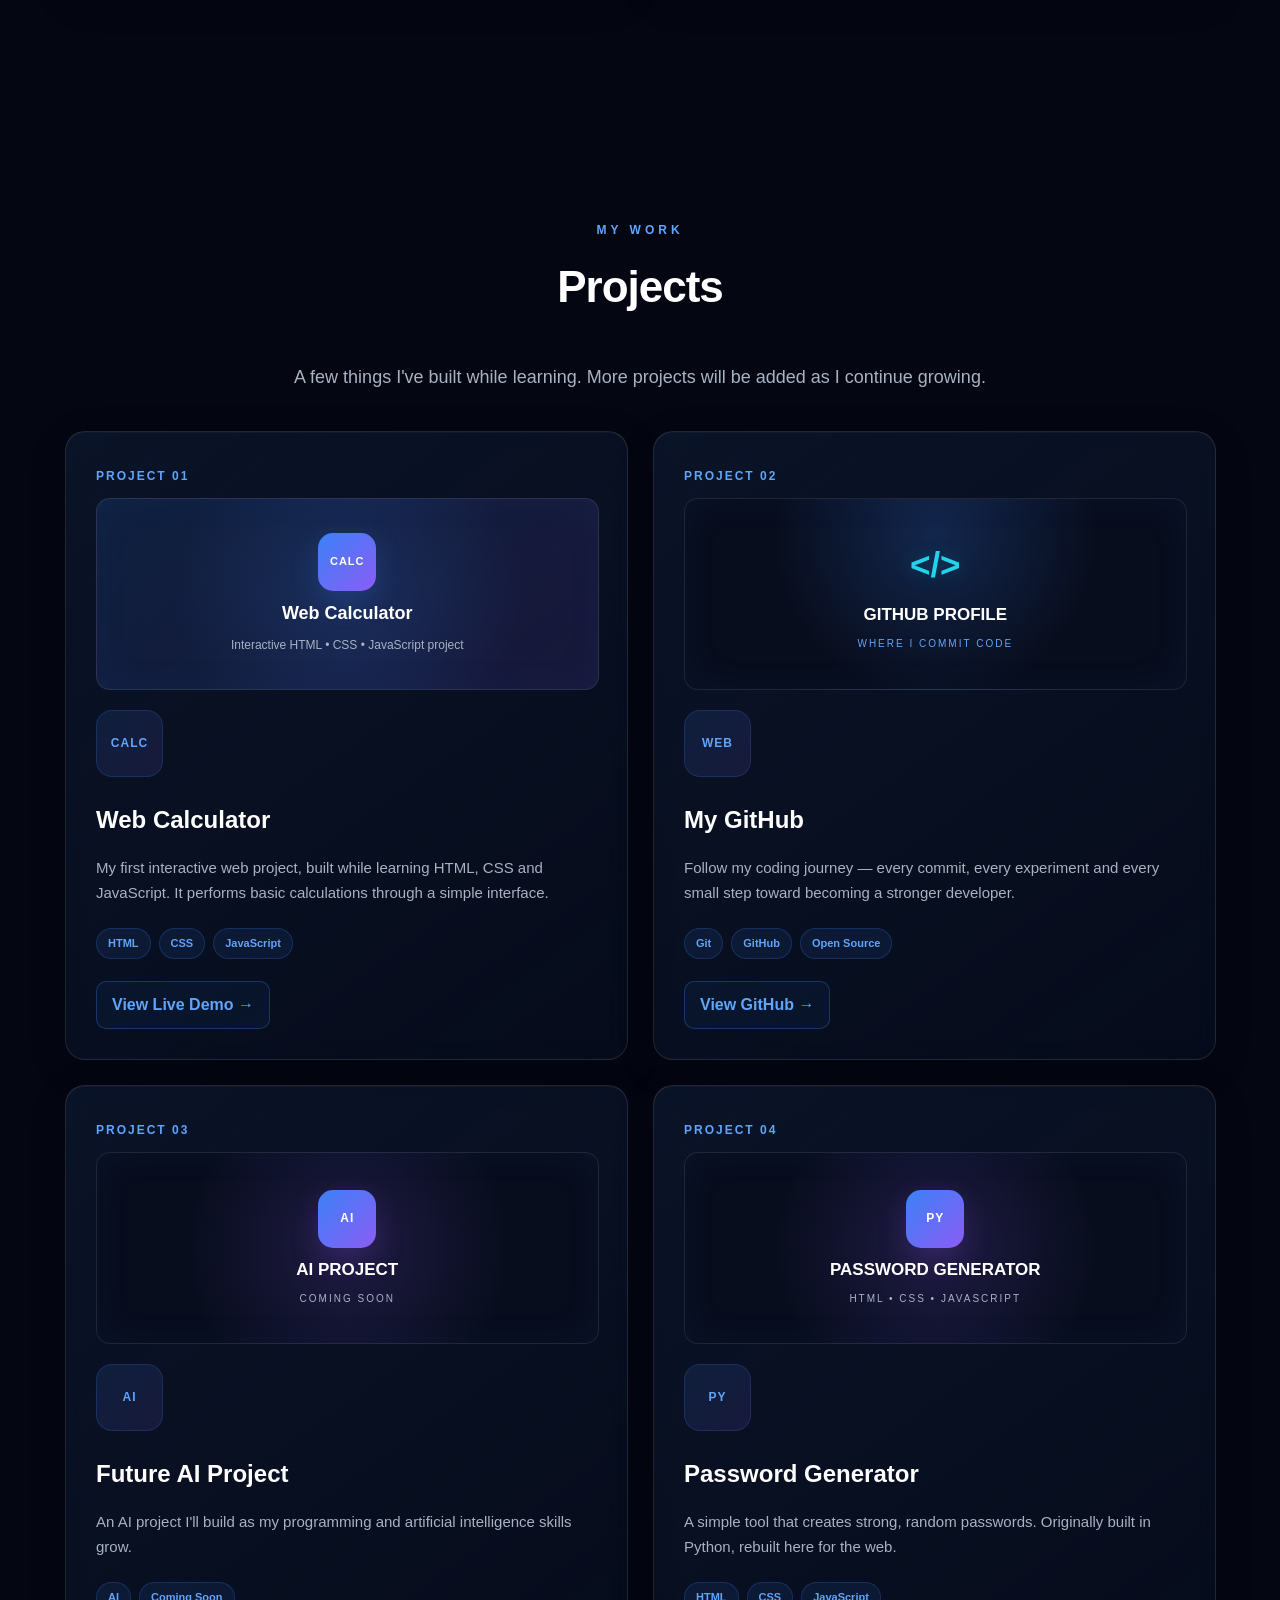
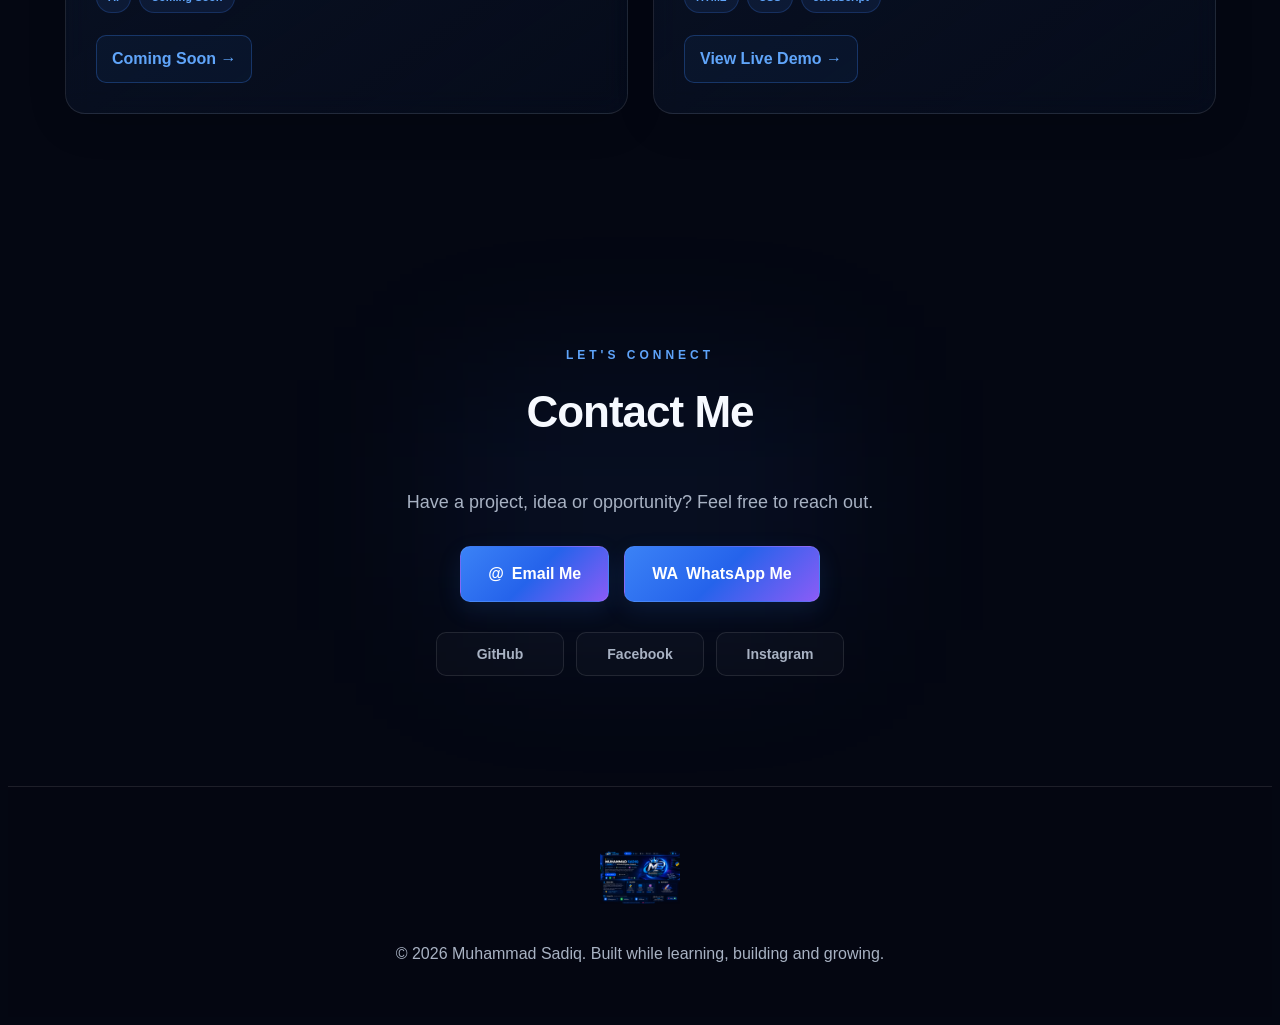
==== commit 18dca023: "Add files via upload" ====
--- a/index.html
+++ b/index.html
@@ -10,11 +10,20 @@
 
     <meta
         name="description"
-        content="Muhammad Sadiq - Software Engineer in progress, passionate about Python, software development, web development and AI.">
+        content="Muhammad Sadiq — Software Engineering student from Nigeria building projects in Python, HTML, CSS and JavaScript. Portfolio, projects and learning journey toward becoming a professional software engineer.">
 
     <meta
         name="author"
         content="Muhammad Sadiq">
+
+    <link rel="icon" type="image/png" href="lmas-logo.png">
+
+    <meta property="og:title" content="Muhammad Sadiq | Software Engineer in Progress">
+    <meta property="og:description" content="Software Engineering student from Nigeria building projects in Python, HTML, CSS and JavaScript — follow my journey to becoming a professional software engineer.">
+    <meta property="og:image" content="https://cidixlolmas.github.io/muhammad-sadiq-portfolio/lmas-logo.png">
+    <meta property="og:url" content="https://cidixlolmas.github.io/muhammad-sadiq-portfolio/">
+    <meta property="og:type" content="website">
+    <meta name="twitter:card" content="summary_large_image">
 
     <title>MUHAMMAD SADIQ | Software Engineer</title>
 
@@ -808,23 +817,12 @@
                             </span>
 
                             <strong>
-                                MUHAMMAD SADIQ
+                                GITHUB PROFILE
                             </strong>
 
                             <small>
-                                SOFTWARE ENGINEER IN PROGRESS
+                                WHERE I COMMIT CODE
                             </small>
-
-
-                            <div class="preview-tech">
-
-                                <span>HTML</span>
-
-                                <span>CSS</span>
-
-                                <span>JS</span>
-
-                            </div>
 
                         </div>
 
@@ -837,28 +835,26 @@
 
 
                     <h3>
-                        Personal Portfolio
-                    </h3>
-
-
-                    <p>
-
-                        My personal developer portfolio,
-                        built to showcase my skills, projects
-                        and journey toward becoming a software engineer.
+                        My GitHub
+                    </h3>
+
+
+                    <p>
+
+                        Follow my coding journey — every commit,
+                        every experiment and every small step
+                        toward becoming a stronger developer.
 
                     </p>
 
 
                     <div class="project-tags">
 
-                        <span>HTML</span>
-
-                        <span>CSS</span>
-
-                        <span>JavaScript</span>
-
-                        <span>GitHub Pages</span>
+                        <span>Git</span>
+
+                        <span>GitHub</span>
+
+                        <span>Open Source</span>
 
                     </div>
 
@@ -866,12 +862,12 @@
                     <div class="project-actions">
 
                         <a
-                            href="https://cidixlolmas.github.io/muhammad-sadiq-portfolio/"
+                            href="https://github.com/cidixlolm"
                             target="_blank"
                             rel="noopener noreferrer"
                             class="project-button">
 
-                            View Live Website →
+                            View GitHub →
 
                         </a>
 
@@ -973,11 +969,11 @@
                             </span>
 
                             <strong>
-                                PYTHON PROJECT
+                                PASSWORD GENERATOR
                             </strong>
 
                             <small>
-                                IN DEVELOPMENT
+                                HTML • CSS • JAVASCRIPT
                             </small>
 
                         </div>
@@ -991,26 +987,26 @@
 
 
                     <h3>
-                        Python Application
-                    </h3>
-
-
-                    <p>
-
-                        A practical Python application
-                        I'll build while improving my
-                        programming and problem-solving skills.
+                        Password Generator
+                    </h3>
+
+
+                    <p>
+
+                        A simple tool that creates strong,
+                        random passwords. Originally built
+                        in Python, rebuilt here for the web.
 
                     </p>
 
 
                     <div class="project-tags">
 
-                        <span>Python</span>
-
-                        <span>Programming</span>
-
-                        <span>In Development</span>
+                        <span>HTML</span>
+
+                        <span>CSS</span>
+
+                        <span>JavaScript</span>
 
                     </div>
 
@@ -1018,10 +1014,10 @@
                     <div class="project-actions">
 
                         <a
-                            href="#contact"
+                            href="Projects/password-generator.html"
                             class="project-button">
 
-                            In Development →
+                            View Live Demo →
 
                         </a>
 
@@ -1177,4 +1173,4 @@
 
 </body>
 
-</html>+</html>
--- a/style.css
+++ b/style.css
@@ -1,745 +1,3131 @@
+/* ==========================================
+MUHAMMAD SADIQ PORTFOLIO
+MODERN DEVELOPER DESIGN
+========================================== */
+
 :root {
-    --bg: #050b18;
-    --card: #0d1930;
-    --blue: #3b82f6;
-    --blue-light: #60a5fa;
-    --text: #ffffff;
-    --muted: #a8b2c3;
-    --border: rgba(255,255,255,0.12);
-}
+--bg: #040712;
+--bg-soft: #080d1d;
+--card: rgba(13, 25, 48, 0.72);
+--card-solid: #0d1930;
+
+--blue: #3b82f6;  
+--blue-light: #60a5fa;  
+--cyan: #22d3ee;  
+--purple: #8b5cf6;  
+
+--text: #ffffff;  
+--muted: #a8b2c3;  
+
+--border: rgba(255, 255, 255, 0.10);  
+--border-blue: rgba(59, 130, 246, 0.30);  
+
+--shadow:  
+    0 20px 60px rgba(0, 0, 0, 0.30);
+
+}
+
+/* ==========================================
+LIGHT MODE
+========================================== */
 
 body.light-mode {
-    --bg: #f5f7fb;
-    --card: #ffffff;
-    --blue: #2563eb;
-    --blue-light: #1d4ed8;
-    --text: #111827;
-    --muted: #596579;
-    --border: rgba(0,0,0,0.12);
-}
-
-
-/* RESET */
-
-* {
-    margin: 0;
-    padding: 0;
-    box-sizing: border-box;
-    scroll-behavior: smooth;
-}
-
+--bg: #f4f7fc;
+--bg-soft: #eaf0fa;
+--card: rgba(255, 255, 255, 0.80);
+--card-solid: #ffffff;
+
+--blue: #2563eb;  
+--blue-light: #1d4ed8;  
+--cyan: #0891b2;  
+--purple: #7c3aed;  
+
+--text: #111827;  
+--muted: #596579;  
+
+--border: rgba(0, 0, 0, 0.10);  
+--border-blue: rgba(37, 99, 235, 0.25);  
+
+--shadow:  
+    0 20px 60px rgba(30, 60, 100, 0.12);
+
+}
+
+/* ==========================================
+RESET
+========================================== */
+
+{
+margin: 0;
+padding: 0;
+box-sizing: border-box;
+scroll-behavior: smooth;
+}
+
+
+html {
+scroll-padding-top: 100px;
+}
 
 body {
-    font-family: Arial, sans-serif;
-
-    background: var(--bg);
-
-    color: var(--text);
-
-    line-height: 1.6;
-
-    transition:
-        background 0.3s ease,
-        color 0.3s ease;
-}
-
+font-family:
+Inter,
+Arial,
+Helvetica,
+sans-serif;
+
+background:  
+    radial-gradient(  
+        circle at 10% 10%,  
+        rgba(59, 130, 246, 0.06),  
+        transparent 30%  
+    ),  
+    radial-gradient(  
+        circle at 90% 40%,  
+        rgba(139, 92, 246, 0.05),  
+        transparent 30%  
+    ),  
+    var(--bg);  
+
+color: var(--text);  
+
+line-height: 1.6;  
+
+overflow-x: hidden;  
+
+transition:  
+    background 0.4s ease,  
+    color 0.4s ease;
+
+}
 
 a {
-    text-decoration: none;
-    color: inherit;
-}
-
-
-/* ==============================
-   NAVBAR
-================================ */
+text-decoration: none;
+color: inherit;
+}
+
+button {
+font-family: inherit;
+}
+
+/* ==========================================
+NAVIGATION
+========================================== */
 
 header {
-    position: sticky;
-
-    top: 0;
-
-    z-index: 1000;
-
-    background: rgba(5,11,24,0.94);
-
-    backdrop-filter: blur(15px);
-
-    border-bottom: 1px solid var(--border);
-}
-
+position: sticky;
+top: 0;
+z-index: 1000;
+
+background: rgba(4, 7, 18, 0.78);  
+
+backdrop-filter: blur(18px);  
+-webkit-backdrop-filter: blur(18px);  
+
+border-bottom: 1px solid var(--border);  
+
+transition: 0.3s ease;
+
+}
 
 body.light-mode header {
-    background: rgba(255,255,255,0.94);
-}
-
+background: rgba(255, 255, 255, 0.80);
+}
 
 .navbar {
-    min-height: 190px;
-
-    max-width: 1250px;
-
-    margin: auto;
-
-    padding: 10px 25px;
-
-    display: flex;
-
-    align-items: center;
-
-    justify-content: space-between;
-}
-
+min-height: 92px;
+
+max-width: 1250px;  
+
+margin: auto;  
+
+padding: 8px 25px;  
+
+display: flex;  
+align-items: center;  
+justify-content: space-between;
+
+}
 
 .logo {
-    width: 200px;
-
-    height: 200px;
-
-    object-fit: contain;
-
-    transition: 0.3s;
-}
-
+width: 82px;
+height: 82px;
+
+object-fit: contain;  
+
+transition:  
+    transform 0.35s ease,  
+    filter 0.35s ease;
+
+}
 
 .logo:hover {
-    transform: scale(1.05);
-}
-
+transform:
+scale(1.08)
+rotate(-2deg);
+
+filter:  
+    drop-shadow(  
+        0 0 18px rgba(59, 130, 246, 0.45)  
+    );
+
+}
 
 .logo-link {
-    display: flex;
-
-    align-items: center;
-}
-
-
-/* NAVIGATION LINKS */
+display: flex;
+align-items: center;
+}
 
 .nav-links {
-    display: flex;
-
-    align-items: center;
-
-    gap: 28px;
-}
-
+display: flex;
+align-items: center;
+gap: 25px;
+}
 
 .nav-links a {
-    color: var(--muted);
-
-    font-weight: bold;
-
-    transition: 0.3s;
-}
-
+position: relative;
+
+color: var(--muted);  
+
+font-size: 14px;  
+
+font-weight: 700;  
+
+transition:  
+    color 0.3s ease;
+
+}
+
+.nav-links a::after {
+content: "";
+
+position: absolute;  
+
+left: 0;  
+bottom: -7px;  
+
+width: 100%;  
+height: 2px;  
+
+background:  
+    linear-gradient(  
+        90deg,  
+        var(--blue),  
+        var(--cyan)  
+    );  
+
+transform:  
+    scaleX(0);  
+
+transform-origin: center;  
+
+transition:  
+    transform 0.3s ease;
+
+}
 
 .nav-links a:hover,
 .nav-links a.active {
-    color: var(--blue-light);
-}
-
-
-/* THEME BUTTON */
+color: var(--blue-light);
+}
+
+.nav-links a:hover::after,
+.nav-links a.active::after {
+transform:
+scaleX(1);
+}
+
+/* ==========================================
+THEME BUTTON
+========================================== */
 
 .theme-toggle {
-    background: transparent;
-
-    border: 1px solid var(--border);
-
-    color: var(--text);
-
-    padding: 9px 13px;
-
-    border-radius: 8px;
-
-    font-weight: bold;
-
-    cursor: pointer;
-
-    transition: 0.3s;
-}
-
+background:
+rgba(255, 255, 255, 0.03);
+
+border:  
+    1px solid var(--border);  
+
+color: var(--text);  
+
+padding:  
+    9px 13px;  
+
+border-radius:  
+    10px;  
+
+font-weight:  
+    700;  
+
+cursor:  
+    pointer;  
+
+transition:  
+    transform 0.3s ease,  
+    border-color 0.3s ease,  
+    background 0.3s ease;
+
+}
 
 .theme-toggle:hover {
-    border-color: var(--blue);
-
-    transform: translateY(-2px);
-}
-
-
-/* MENU BUTTON */
+transform:
+translateY(-3px);
+
+border-color:  
+    var(--blue);  
+
+background:  
+    rgba(59, 130, 246, 0.08);
+
+}
+
+.theme-toggle .icon {
+margin-right: 6px;
+
+font-size: 16px;
+
+}
+
+/* ==========================================
+MOBILE MENU
+========================================== */
 
 .menu-toggle {
-    display: none;
-
-    background: transparent;
-
-    border: 1px solid var(--border);
-
-    color: var(--text);
-
-    font-size: 28px;
-
-    padding: 5px 12px;
-
-    border-radius: 8px;
-
-    cursor: pointer;
-}
-
-
-/* ==============================
-   HERO
-================================ */
+display: none;
+
+background:  
+    rgba(255, 255, 255, 0.03);  
+
+border:  
+    1px solid var(--border);  
+
+color:  
+    var(--text);  
+
+font-size:  
+    26px;  
+
+padding:  
+    5px 11px;  
+
+border-radius:  
+    10px;  
+
+cursor:  
+    pointer;  
+
+transition:  
+    0.3s ease;
+
+}
+
+.menu-toggle:hover {
+border-color:
+var(--blue);
+}
+
+/* ==========================================
+HERO
+========================================== */
 
 .hero {
-    min-height: 85vh;
-
-    display: flex;
-
-    align-items: center;
-
-    justify-content: center;
-
-    text-align: center;
-
-    padding: 100px 20px;
-
-    background:
-        radial-gradient(
-            circle at top,
-            rgba(59,130,246,0.15),
-            transparent 50%
-        );
-}
-
+position: relative;
+
+min-height:  
+    calc(100vh - 92px);  
+
+display:  
+    flex;  
+
+align-items:  
+    center;  
+
+justify-content:  
+    center;  
+
+text-align:  
+    center;  
+
+padding:  
+    100px 20px;  
+
+overflow:  
+    hidden;  
+
+background:  
+    radial-gradient(  
+        circle at 50% 25%,  
+        rgba(59, 130, 246, 0.17),  
+        transparent 35%  
+    ),  
+    radial-gradient(  
+        circle at 15% 75%,  
+        rgba(139, 92, 246, 0.12),  
+        transparent 30%  
+    ),  
+    radial-gradient(  
+        circle at 85% 65%,  
+        rgba(34, 211, 238, 0.08),  
+        transparent 28%  
+    );
+
+}
+
+.hero::before {
+content: "";
+
+position:  
+    absolute;  
+
+inset:  
+    0;  
+
+background-image:  
+    linear-gradient(  
+        rgba(255,255,255,0.025) 1px,  
+        transparent 1px  
+    ),  
+    linear-gradient(  
+        90deg,  
+        rgba(255,255,255,0.025) 1px,  
+        transparent 1px  
+    );  
+
+background-size:  
+    45px 45px;  
+
+mask-image:  
+    linear-gradient(  
+        to bottom,  
+        black,  
+        transparent  
+    );  
+
+pointer-events:  
+    none;
+
+}
 
 .hero-content {
-    max-width: 850px;
-}
-
+position:
+relative;
+
+z-index:  
+    2;  
+
+max-width:  
+    900px;  
+
+animation:  
+    heroAppear 1s ease forwards;
+
+}
+
+@keyframes heroAppear {
+
+from {  
+    opacity: 0;  
+
+    transform:  
+        translateY(35px)  
+        scale(0.98);  
+}  
+
+to {  
+    opacity: 1;  
+
+    transform:  
+        translateY(0)  
+        scale(1);  
+}
+
+}
+
+.hero-glow {
+position:
+absolute;
+
+width:  
+    320px;  
+
+height:  
+    320px;  
+
+border-radius:  
+    50%;  
+
+filter:  
+    blur(110px);  
+
+opacity:  
+    0.22;  
+
+pointer-events:  
+    none;  
+
+animation:  
+    glowFloat 7s ease-in-out infinite alternate;
+
+}
+
+.glow-one {
+background:
+var(--blue);
+
+top:  
+    5%;  
+
+left:  
+    -5%;
+
+}
+
+.glow-two {
+background:
+var(--purple);
+
+right:  
+    -5%;  
+
+bottom:  
+    0;  
+
+animation-delay:  
+    2s;
+
+}
+
+@keyframes glowFloat {
+
+from {  
+    transform:  
+        translate(0, 0)  
+        scale(1);  
+}  
+
+to {  
+    transform:  
+        translate(25px, -20px)  
+        scale(1.12);  
+}
+
+}
+
+/* ==========================================
+HERO TEXT
+========================================== */
 
 .small-title,
 .section-label {
-    color: var(--blue-light);
-
-    font-size: 13px;
-
-    letter-spacing: 4px;
-
-    font-weight: bold;
-}
-
+color:
+var(--blue-light);
+
+font-size:  
+    12px;  
+
+letter-spacing:  
+    4px;  
+
+font-weight:  
+    800;
+
+}
 
 .hero h1 {
-    font-size: 60px;
-
-    line-height: 1.1;
-
-    margin: 18px 0;
-}
-
+font-size:
+clamp(42px, 7vw, 72px);
+
+line-height:  
+    1.05;  
+
+margin:  
+    18px 0;  
+
+letter-spacing:  
+    -2px;  
+
+background:  
+    linear-gradient(  
+        90deg,  
+        var(--text),  
+        var(--blue-light),  
+        var(--cyan),  
+        var(--purple)  
+    );  
+
+background-size:  
+    250% auto;  
+
+-webkit-background-clip:  
+    text;  
+
+-webkit-text-fill-color:  
+    transparent;  
+
+background-clip:  
+    text;  
+
+animation:  
+    gradientText 6s linear infinite;
+
+}
+
+@keyframes gradientText {
+
+0% {  
+    background-position:  
+        0% center;  
+}  
+
+100% {  
+    background-position:  
+        250% center;  
+}
+
+}
 
 .hero h2 {
-    font-size: 30px;
-
-    color: var(--blue-light);
-
-    margin-bottom: 20px;
-}
-
+font-size:
+clamp(22px, 4vw, 32px);
+
+color:  
+    var(--blue-light);  
+
+margin-bottom:  
+    10px;
+
+}
+
+.typing-line {
+min-height:
+30px;
+
+color:  
+    var(--cyan);  
+
+font-size:  
+    18px;  
+
+font-weight:  
+    800;  
+
+margin-bottom:  
+    20px;
+
+}
+
+.cursor {
+animation:
+blink 0.8s infinite;
+}
+
+@keyframes blink {
+
+0%,  
+50% {  
+    opacity:  
+        1;  
+}  
+
+51%,  
+100% {  
+    opacity:  
+        0;  
+}
+
+}
 
 .hero-description {
-    max-width: 700px;
-
+max-width:
+720px;
+
+margin:  
+    auto;  
+
+color:  
+    var(--muted);  
+
+font-size:  
+    17px;
+
+}
+
+/* ==========================================
+BUTTONS
+========================================== */
+
+.hero-buttons {
+display:
+flex;
+
+justify-content:  
+    center;  
+
+gap:  
+    14px;  
+
+flex-wrap:  
+    wrap;  
+
+margin-top:  
+    35px;
+
+}
+
+.button {
+position:
+relative;
+
+display:  
+    inline-flex;  
+
+align-items:  
+    center;  
+
+justify-content:  
+    center;  
+
+padding:  
+    14px 27px;  
+
+border-radius:  
+    10px;  
+
+background:  
+    linear-gradient(  
+        135deg,  
+        var(--blue),  
+        #2563eb,  
+        var(--purple)  
+    );  
+
+border:  
+    1px solid rgba(255,255,255,0.08);  
+
+color:  
+    white;  
+
+font-weight:  
+    800;  
+
+overflow:  
+    hidden;  
+
+transition:  
+    transform 0.3s ease,  
+    box-shadow 0.3s ease;
+
+}
+
+.button::before {
+content:
+"";
+
+position:  
+    absolute;  
+
+top:  
+    0;  
+
+left:  
+    -100%;  
+
+width:  
+    70%;  
+
+height:  
+    100%;  
+
+background:  
+    linear-gradient(  
+        90deg,  
+        transparent,  
+        rgba(255,255,255,0.25),  
+        transparent  
+    );  
+
+transform:  
+    skewX(-20deg);  
+
+transition:  
+    left 0.5s ease;
+
+}
+
+.button:hover::before {
+left:
+130%;
+}
+
+.button:hover {
+transform:
+translateY(-5px);
+
+box-shadow:  
+    0 15px 35px rgba(59, 130, 246, 0.28);
+
+}
+
+.secondary-button {
+background:
+transparent;
+
+border:  
+    1px solid var(--border);  
+
+color:  
+    var(--text);  
+
+box-shadow:  
+    none;
+
+}
+
+.secondary-button:hover {
+background:
+rgba(59, 130, 246, 0.08);
+
+border-color:  
+    var(--blue);
+
+}
+
+.button-icon {
+margin-right:
+8px;
+
+font-weight:  
+    900;
+
+}
+
+/* ==========================================
+HERO TECHNOLOGIES
+========================================== */
+
+.hero-tech {
+display:
+flex;
+
+justify-content:  
+    center;  
+
+flex-wrap:  
+    wrap;  
+
+gap:  
+    10px;  
+
+margin-top:  
+    38px;
+
+}
+
+.hero-tech > span {
+display:
+inline-flex;
+
+align-items:  
+    center;  
+
+padding:  
+    7px 13px;  
+
+border:  
+    1px solid var(--border);  
+
+border-radius:  
+    20px;  
+
+color:  
+    var(--muted);  
+
+background:  
+    rgba(255,255,255,0.025);  
+
+font-size:  
+    13px;  
+
+transition:  
+    transform 0.3s ease,  
+    border-color 0.3s ease,  
+    color 0.3s ease,  
+    background 0.3s ease;
+
+}
+
+.hero-tech > span:hover {
+color:
+var(--cyan);
+
+border-color:  
+    var(--cyan);  
+
+background:  
+    rgba(34,211,238,0.06);  
+
+transform:  
+    translateY(-4px);
+
+}
+
+/* ==========================================
+MODERN TECHNOLOGY ICONS
+========================================== */
+
+.tech-icon {
+width:
+25px;
+
+height:  
+    25px;  
+
+display:  
+    inline-flex;  
+
+align-items:  
+    center;  
+
+justify-content:  
+    center;  
+
+margin-right:  
+    7px;  
+
+border-radius:  
+    7px;  
+
+font-size:  
+    9px;  
+
+font-weight:  
+    900;  
+
+letter-spacing:  
+    -0.5px;  
+
+background:  
+    rgba(59,130,246,0.10);  
+
+border:  
+    1px solid var(--border-blue);  
+
+box-shadow:  
+    0 0 15px rgba(59,130,246,0.08);  
+
+transition:  
+    transform 0.3s ease,  
+    box-shadow 0.3s ease;
+
+}
+
+.hero-tech > span:hover .tech-icon {
+transform:
+scale(1.12)
+rotate(-4deg);
+
+box-shadow:  
+    0 0 20px rgba(34,211,238,0.18);
+
+}
+
+.python-icon {
+color:
+#60a5fa;
+}
+
+.html-icon,
+.web-icon {
+color:
+#f97316;
+}
+
+.css-icon {
+color:
+#38bdf8;
+}
+
+.js-icon {
+color:
+#facc15;
+}
+
+.ai-icon {
+color:
+#c084fc;
+}
+
+/* ==========================================
+SECTIONS
+========================================== */
+
+.section {
+max-width:
+1150px;
+
+margin:  
+    auto;  
+
+padding:  
+    110px 25px;  
+
+text-align:  
+    center;  
+
+opacity:  
+    1;  
+
+transform:  
+    translateY(0);  
+
+transition:  
+    opacity 0.8s ease,  
+    transform 0.8s ease;
+
+}
+
+.section.show {
+opacity:
+1;
+
+transform:  
+    translateY(0);
+
+}
+
+.section h2 {
+font-size:
+clamp(32px, 5vw, 44px);
+
+margin:  
+    10px 0 40px;  
+
+letter-spacing:  
+    -1px;
+
+}
+
+/* ==========================================
+ABOUT
+========================================== */
+
+.about-layout {
+display:
+grid;
+
+grid-template-columns:  
+    1.5fr 1fr;  
+
+gap:  
+    35px;  
+
+align-items:  
+    stretch;  
+
+margin-top:  
+    40px;  
+
+text-align:  
+    left;
+
+}
+
+.about-content p {
+color:
+var(--muted);
+
+font-size:  
+    17px;  
+
+margin-bottom:  
+    20px;
+
+}
+
+.learning-card {
+position:
+relative;
+
+overflow:  
+    hidden;  
+
+background:  
+    linear-gradient(  
+        145deg,  
+        rgba(59,130,246,0.12),  
+        rgba(139,92,246,0.09)  
+    );  
+
+border:  
+    1px solid var(--border);  
+
+border-radius:  
+    20px;  
+
+padding:  
+    30px;  
+
+text-align:  
+    left;  
+
+transition:  
+    transform 0.35s ease,  
+    border-color 0.35s ease,  
+    box-shadow 0.35s ease;
+
+}
+
+.learning-card::before {
+content:
+"";
+
+position:  
+    absolute;  
+
+width:  
+    160px;  
+
+height:  
+    160px;  
+
+right:  
+    -70px;  
+
+top:  
+    -70px;  
+
+border-radius:  
+    50%;  
+
+background:  
+    rgba(59,130,246,0.15);  
+
+filter:  
+    blur(30px);
+
+}
+
+.learning-card:hover {
+transform:
+translateY(-8px);
+
+border-color:  
+    var(--blue);  
+
+box-shadow:  
+    var(--shadow);
+
+}
+
+.large-icon {
+width:
+58px;
+
+height:  
+    58px;  
+
+display:  
+    inline-flex;  
+
+align-items:  
+    center;  
+
+justify-content:  
+    center;  
+
+border-radius:  
+    15px;  
+
+background:  
+    linear-gradient(  
+        135deg,  
+        var(--blue),  
+        var(--purple)  
+    );  
+
+color:  
+    white;  
+
+font-size:  
+    10px;  
+
+font-weight:  
+    900;  
+
+letter-spacing:  
+    1px;  
+
+box-shadow:  
+    0 10px 30px rgba(59,130,246,0.20);  
+
+margin-bottom:  
+    15px;
+
+}
+
+.learning-card h3 {
+font-size:
+24px;
+
+margin-bottom:  
+    20px;
+
+}
+
+.learning-list {
+display:
+flex;
+
+flex-wrap:  
+    wrap;  
+
+gap:  
+    9px;
+
+}
+
+.learning-list span {
+padding:
+7px 12px;
+
+border-radius:  
+    20px;  
+
+background:  
+    rgba(59,130,246,0.10);  
+
+border:  
+    1px solid rgba(59,130,246,0.25);  
+
+color:  
+    var(--blue-light);  
+
+font-size:  
+    13px;  
+
+font-weight:  
+    bold;  
+
+transition:  
+    0.3s ease;
+
+}
+
+.learning-list span:hover {
+transform:
+translateY(-3px);
+
+border-color:  
+    var(--cyan);  
+
+color:  
+    var(--cyan);
+
+}
+
+/* ==========================================
+JOURNEY
+========================================== */
+
+.journey {
+margin-top:
+100px;
+
+text-align:  
+    left;
+
+}
+
+.journey-title {
+text-align:
+center;
+
+font-size:  
+    28px;  
+
+margin:  
+    15px 0 50px;
+
+}
+
+.timeline {
+position:
+relative;
+
+max-width:  
+    850px;  
+
+margin:  
+    auto;
+
+}
+
+.timeline::before {
+content:
+"";
+
+position:  
+    absolute;  
+
+left:  
+    24px;  
+
+top:  
+    10px;  
+
+bottom:  
+    10px;  
+
+width:  
+    2px;  
+
+background:  
+    linear-gradient(  
+        var(--blue),  
+        var(--cyan),  
+        var(--purple)  
+    );
+
+}
+
+.timeline-item {
+position:
+relative;
+
+display:  
+    flex;  
+
+gap:  
+    25px;  
+
+margin-bottom:  
+    40px;
+
+}
+
+.timeline-dot {
+position:
+relative;
+
+z-index:  
+    2;  
+
+min-width:  
+    50px;  
+
+height:  
+    50px;  
+
+display:  
+    flex;  
+
+align-items:  
+    center;  
+
+justify-content:  
+    center;  
+
+border-radius:  
+    50%;  
+
+background:  
+    var(--bg);  
+
+border:  
+    2px solid var(--blue);  
+
+color:  
+    var(--blue-light);  
+
+font-size:  
+    13px;  
+
+font-weight:  
+    bold;  
+
+box-shadow:  
+    0 0 20px rgba(59,130,246,0.20);  
+
+transition:  
+    0.3s ease;
+
+}
+
+.timeline-item:hover .timeline-dot {
+transform:
+scale(1.12);
+
+border-color:  
+    var(--cyan);  
+
+color:  
+    var(--cyan);
+
+}
+
+.timeline-content {
+background:
+var(--card);
+
+border:  
+    1px solid var(--border);  
+
+border-radius:  
+    16px;  
+
+padding:  
+    22px;  
+
+flex:  
+    1;  
+
+backdrop-filter:  
+    blur(12px);  
+
+transition:  
+    transform 0.3s ease,  
+    border-color 0.3s ease,  
+    box-shadow 0.3s ease;
+
+}
+
+.timeline-content:hover {
+transform:
+translateX(7px);
+
+border-color:  
+    var(--blue);  
+
+box-shadow:  
+    0 15px 40px rgba(0,0,0,0.18);
+
+}
+
+.timeline-content span {
+color:
+var(--blue-light);
+
+font-size:  
+    12px;  
+
+font-weight:  
+    bold;  
+
+letter-spacing:  
+    2px;
+
+}
+
+.timeline-content h4 {
+font-size:
+21px;
+
+margin:  
+    6px 0;
+
+}
+
+.timeline-content p {
+color:
+var(--muted);
+
+font-size:  
+    15px;
+
+}
+
+/* ==========================================
+CARDS
+========================================== */
+
+.cards {
+display:
+grid;
+
+grid-template-columns:  
+    repeat(2, 1fr);  
+
+gap:  
+    25px;  
+
+margin-top:  
+    40px;
+
+}
+
+.card {
+position:
+relative;
+
+overflow:  
+    hidden;  
+
+background:  
+    linear-gradient(  
+        145deg,  
+        var(--card),  
+        rgba(59,130,246,0.035)  
+    );  
+
+border:  
+    1px solid var(--border);  
+
+border-radius:  
+    18px;  
+
+padding:  
+    35px 25px;  
+
+backdrop-filter:  
+    blur(12px);  
+
+transition:  
+    transform 0.35s ease,  
+    border-color 0.35s ease,  
+    box-shadow 0.35s ease;
+
+}
+
+.card::before {
+content:
+"";
+
+position:  
+    absolute;  
+
+left:  
+    0;  
+
+top:  
+    0;  
+
+width:  
+    100%;  
+
+height:  
+    2px;  
+
+background:  
+    linear-gradient(  
+        90deg,  
+        var(--blue),  
+        var(--cyan),  
+        var(--purple)  
+    );  
+
+transform:  
+    scaleX(0);  
+
+transform-origin:  
+    left;  
+
+transition:  
+    transform 0.4s ease;
+
+}
+
+.card:hover::before {
+transform:
+scaleX(1);
+}
+
+.card:hover {
+transform:
+translateY(-9px);
+
+border-color:  
+    var(--blue);  
+
+box-shadow:  
+    var(--shadow);
+
+}
+
+/* ==========================================
+MODERN CARD ICONS
+========================================== */
+
+.icon-box {
+width:
+62px;
+
+height:  
+    62px;  
+
+display:  
+    inline-flex;  
+
+align-items:  
+    center;  
+
+justify-content:  
+    center;  
+
+border-radius:  
+    17px;  
+
+background:  
+    linear-gradient(  
+        145deg,  
+        rgba(59,130,246,0.14),  
+        rgba(139,92,246,0.10)  
+    );  
+
+border:  
+    1px solid var(--border-blue);  
+
+color:  
+    var(--blue-light);  
+
+font-size:  
+    13px;  
+
+font-weight:  
+    900;  
+
+letter-spacing:  
+    1px;  
+
+box-shadow:  
+    inset 0 0 20px rgba(59,130,246,0.05),  
+    0 10px 30px rgba(0,0,0,0.12);  
+
+margin-bottom:  
+    18px;  
+
+transition:  
+    transform 0.35s ease,  
+    border-color 0.35s ease,  
+    box-shadow 0.35s ease;
+
+}
+
+.card:hover .icon-box,
+.project:hover .icon-box {
+transform:
+scale(1.08)
+rotate(-3deg);
+
+border-color:  
+    var(--cyan);  
+
+box-shadow:  
+    0 0 25px rgba(34,211,238,0.15);
+
+}
+
+.card h3 {
+font-size:
+23px;
+
+margin-bottom:  
+    10px;
+
+}
+
+.card p {
+color:
+var(--muted);
+}
+
+/* ==========================================
+PROJECTS
+========================================== */
+
+.project-grid {
+display:
+grid;
+
+grid-template-columns:  
+    repeat(2, 1fr);  
+
+gap:  
+    25px;  
+
+margin-top:  
+    40px;
+
+}
+
+.project {
+position:
+relative;
+
+overflow:  
+    hidden;  
+
+text-align:  
+    left;  
+
+background:  
+    linear-gradient(  
+        145deg,  
+        var(--card),  
+        rgba(59,130,246,0.04)  
+    );  
+
+border:  
+    1px solid var(--border);  
+
+border-radius:  
+    20px;  
+
+padding:  
+    30px;  
+
+backdrop-filter:  
+    blur(12px);  
+
+transition:  
+    transform 0.35s ease,  
+    border-color 0.35s ease,  
+    box-shadow 0.35s ease;
+
+}
+
+.project::before {
+content:
+"";
+
+position:  
+    absolute;  
+
+top:  
+    0;  
+
+left:  
+    0;  
+
+width:  
+    100%;  
+
+height:  
+    3px;  
+
+background:  
+    linear-gradient(  
+        90deg,  
+        var(--blue),  
+        var(--cyan),  
+        var(--purple)  
+    );  
+
+transform:  
+    scaleX(0);  
+
+transform-origin:  
+    left;  
+
+transition:  
+    transform 0.4s ease;
+
+}
+
+.project:hover {
+transform:
+translateY(-10px);
+
+border-color:  
+    var(--blue);  
+
+box-shadow:  
+    0 25px 60px rgba(59,130,246,0.15);
+
+}
+
+.project:hover::before {
+transform:
+scaleX(1);
+}
+
+.project-number {
+display:
+inline-block;
+
+color:  
+    var(--blue-light);  
+
+font-size:  
+    12px;  
+
+font-weight:  
+    bold;  
+
+letter-spacing:  
+    2px;  
+
+margin-bottom:  
+    12px;
+
+}
+
+/* ==========================================
+PROJECT PREVIEW
+========================================== */
+
+.project-preview {
+width:
+100%;
+
+height:  
+    190px;  
+
+margin-bottom:  
+    20px;  
+
+border-radius:  
+    14px;  
+
+overflow:  
+    hidden;  
+
+border:  
+    1px solid var(--border);  
+
+background:  
+    linear-gradient(  
+        135deg,  
+        rgba(59,130,246,0.12),  
+        rgba(139,92,246,0.12)  
+    );  
+
+position:  
+    relative;
+
+}
+
+.project-preview::after {
+content:
+"";
+
+position:  
+    absolute;  
+
+inset:  
+    0;  
+
+background:  
+    linear-gradient(  
+        120deg,  
+        transparent 30%,  
+        rgba(255,255,255,0.08),  
+        transparent 70%  
+    );  
+
+transform:  
+    translateX(-100%);  
+
+transition:  
+    transform 0.7s ease;
+
+}
+
+.project:hover .project-preview::after {
+transform:
+translateX(100%);
+}
+
+.project-preview img {
+width:
+100%;
+
+height:  
+    100%;  
+
+display:  
+    block;  
+
+object-fit:  
+    cover;  
+
+transition:  
+    transform 0.5s ease;
+
+}
+
+.project:hover .project-preview img {
+transform:
+scale(1.04);
+}
+
+/* ==========================================
+PROJECT FALLBACK
+========================================== */
+
+.preview-fallback {
+position:
+absolute;
+
+inset:  
+    0;  
+
+display:  
+    none;  
+
+flex-direction:  
+    column;  
+
+align-items:  
+    center;  
+
+justify-content:  
+    center;  
+
+text-align:  
+    center;  
+
+gap:  
+    8px;  
+
+color:  
+    var(--text);  
+
+background:  
+    radial-gradient(  
+        circle at center,  
+        rgba(59,130,246,0.18),  
+        transparent 65%  
+    );
+
+}
+
+.project-preview.preview-error
+.preview-fallback {
+display:
+flex;
+}
+
+.preview-fallback span {
+width:
+58px;
+
+height:  
+    58px;  
+
+display:  
+    flex;  
+
+align-items:  
+    center;  
+
+justify-content:  
+    center;  
+
+border-radius:  
+    15px;  
+
+background:  
+    linear-gradient(  
+        135deg,  
+        var(--blue),  
+        var(--purple)  
+    );  
+
+color:  
+    white;  
+
+font-size:  
+    11px;  
+
+font-weight:  
+    900;  
+
+letter-spacing:  
+    1px;  
+
+box-shadow:  
+    0 10px 30px rgba(59,130,246,0.20);
+
+}
+
+.preview-fallback strong {
+font-size:
+18px;
+}
+
+.preview-fallback small {
+color:
+var(--muted);
+
+font-size:  
+    12px;
+
+}
+
+/* ==========================================
+PROJECT ICON
+========================================== */
+
+.project-icon {
+width:
+65px;
+
+height:  
+    65px;  
+
+display:  
+    flex;  
+
+align-items:  
+    center;  
+
+justify-content:  
+    center;  
+
+border-radius:  
+    16px;  
+
+background:  
+    linear-gradient(  
+        135deg,  
+        rgba(59,130,246,0.12),  
+        rgba(139,92,246,0.12)  
+    );  
+
+border:  
+    1px solid rgba(59,130,246,0.20);  
+
+color:  
+    var(--blue-light);  
+
+font-size:  
+    12px;  
+
+font-weight:  
+    900;  
+
+letter-spacing:  
+    1px;  
+
+margin-bottom:  
+    18px;  
+
+transition:  
+    transform 0.35s ease,  
+    border-color 0.35s ease,  
+    box-shadow 0.35s ease;
+
+}
+
+.project:hover .project-icon {
+transform:
+scale(1.08)
+rotate(-3deg);
+
+border-color:  
+    var(--cyan);  
+
+box-shadow:  
+    0 0 25px rgba(34,211,238,0.12);
+
+}
+
+.project h3 {
+font-size:
+24px;
+
+margin-bottom:  
+    12px;
+
+}
+
+.project p {
+color:
+var(--muted);
+
+line-height:  
+    1.7;  
+
+font-size:  
+    15px;
+
+}
+
+.project-tags {
+display:
+flex;
+
+flex-wrap:  
+    wrap;  
+
+gap:  
+    8px;  
+
+margin:  
+    22px 0;
+
+}
+
+.project-tags span {
+padding:
+6px 11px;
+
+border-radius:  
+    20px;  
+
+background:  
+    rgba(59,130,246,0.10);  
+
+color:  
+    var(--blue-light);  
+
+border:  
+    1px solid rgba(59,130,246,0.22);  
+
+font-size:  
+    11px;  
+
+font-weight:  
+    bold;  
+
+transition:  
+    0.25s ease;
+
+}
+
+.project-tags span:hover {
+background:
+rgba(34,211,238,0.08);
+
+border-color:  
+    var(--cyan);  
+
+color:  
+    var(--cyan);
+
+}
+
+/* ==========================================
+PROJECT BUTTON
+========================================== */
+
+.project-actions {
+display:
+flex;
+
+flex-wrap:  
+    wrap;  
+
+gap:  
+    12px;  
+
+margin-top:  
+    5px;
+
+}
+
+.project-button {
+display:
+inline-flex;
+
+align-items:  
+    center;  
+
+gap:  
+    6px;  
+
+color:  
+    var(--blue-light);  
+
+font-weight:  
+    bold;  
+
+padding:  
+    10px 15px;  
+
+border:  
+    1px solid var(--border-blue);  
+
+border-radius:  
+    10px;  
+
+background:  
+    rgba(59,130,246,0.06);  
+
+transition:  
+    transform 0.25s ease,  
+    color 0.25s ease,  
+    border-color 0.25s ease,  
+    background 0.25s ease;
+
+}
+
+.project-button:hover {
+color:
+var(--cyan);
+
+transform:  
+    translateX(7px);  
+
+border-color:  
+    var(--cyan);  
+
+background:  
+    rgba(34,211,238,0.06);
+
+}
+
+/* ==========================================
+PORTFOLIO PREVIEW
+========================================== */
+
+.project-preview-portfolio {
+display:
+flex;
+
+align-items:  
+    center;  
+
+justify-content:  
+    center;  
+
+background:  
+    radial-gradient(  
+        circle at 50% 20%,  
+        rgba(59,130,246,0.22),  
+        transparent 55%  
+    ),  
+    var(--bg-soft);
+
+}
+
+.portfolio-preview-content {
+height:
+100%;
+
+display:  
+    flex;  
+
+flex-direction:  
+    column;  
+
+align-items:  
+    center;  
+
+justify-content:  
+    center;  
+
+text-align:  
+    center;  
+
+gap:  
+    8px;
+
+}
+
+.preview-code {
+font-size:
+35px;
+
+font-weight:  
+    900;  
+
+color:  
+    var(--cyan);  
+
+text-shadow:  
+    0 0 20px rgba(34,211,238,0.25);
+
+}
+
+.portfolio-preview-content strong {
+font-size:
+17px;
+}
+
+.portfolio-preview-content small {
+color:
+var(--blue-light);
+
+font-size:  
+    10px;  
+
+letter-spacing:  
+    2px;
+
+}
+
+.preview-tech {
+display:
+flex;
+
+gap:  
+    6px;  
+
+margin-top:  
+    8px;
+
+}
+
+.preview-tech span {
+padding:
+4px 7px;
+
+border-radius:  
+    6px;  
+
+border:  
+    1px solid var(--border);  
+
+color:  
+    var(--muted);  
+
+font-size:  
+    9px;
+
+}
+
+/* ==========================================
+FUTURE PROJECT PREVIEW
+========================================== */
+
+.project-preview-future {
+display:
+flex;
+
+align-items:  
+    center;  
+
+justify-content:  
+    center;  
+
+background:  
+    radial-gradient(  
+        circle at center,  
+        rgba(139,92,246,0.18),  
+        transparent 60%  
+    ),  
+    var(--bg-soft);
+
+}
+
+.future-preview-content {
+height:
+100%;
+
+display:  
+    flex;  
+
+flex-direction:  
+    column;  
+
+align-items:  
+    center;  
+
+justify-content:  
+    center;  
+
+text-align:  
+    center;  
+
+gap:  
+    8px;
+
+}
+
+.future-preview-content span {
+width:
+58px;
+
+height:  
+    58px;  
+
+display:  
+    flex;  
+
+align-items:  
+    center;  
+
+justify-content:  
+    center;  
+
+border-radius:  
+    15px;  
+
+background:  
+    linear-gradient(  
+        135deg,  
+        var(--blue),  
+        var(--purple)  
+    );  
+
+color:  
+    white;  
+
+font-weight:  
+    900;  
+
+font-size:  
+    12px;  
+
+letter-spacing:  
+    1px;  
+
+box-shadow:  
+    0 10px 30px rgba(139,92,246,0.20);
+
+}
+
+.future-preview-content strong {
+font-size:
+17px;
+}
+
+.future-preview-content small {
+color:
+var(--muted);
+
+letter-spacing:  
+    2px;  
+
+font-size:  
+    10px;
+
+}
+
+/* ==========================================
+CONTACT
+========================================== */
+
+.contact-section {
+position:
+relative;
+}
+
+.contact-section::before {
+content:
+"";
+
+position:  
+    absolute;  
+
+left:  
+    50%;  
+
+top:  
+    50%;  
+
+width:  
+    400px;  
+
+height:  
+    250px;  
+
+transform:  
+    translate(-50%, -50%);  
+
+background:  
+    rgba(59,130,246,0.07);  
+
+filter:  
+    blur(80px);  
+
+pointer-events:  
+    none;
+
+}
+
+.contact-text {
+position:
+relative;
+
+color:  
+    var(--muted);  
+
+font-size:  
+    18px;  
+
+margin-bottom:  
+    30px;
+
+}
+
+.contact-buttons {
+position:
+relative;
+
+display:  
+    flex;  
+
+justify-content:  
+    center;  
+
+gap:  
+    15px;  
+
+flex-wrap:  
+    wrap;
+
+}
+
+/* ==========================================
+SOCIAL LINKS
+========================================== */
+
+.social-links {
+position:
+relative;
+
+display:  
+    flex;  
+
+justify-content:  
+    center;  
+
+align-items:  
+    center;  
+
+flex-wrap:  
+    wrap;  
+
+gap:  
+    12px;  
+
+margin-top:  
+    30px;
+
+}
+
+.social-links a {
+padding:
+10px 18px;
+
+border:  
+    1px solid var(--border);  
+
+border-radius:  
+    10px;  
+
+color:  
+    var(--muted);  
+
+background:  
+    rgba(255,255,255,0.025);  
+
+font-size:  
+    14px;  
+
+font-weight:  
+    700;  
+
+transition:  
+    transform 0.3s ease,  
+    color 0.3s ease,  
+    border-color 0.3s ease,  
+    background 0.3s ease;
+
+}
+
+.social-links a:hover {
+transform:
+translateY(-4px);
+
+color:  
+    var(--cyan);  
+
+border-color:  
+    var(--cyan);  
+
+background:  
+    rgba(34,211,238,0.06);
+
+}
+
+/* ==========================================
+FOOTER
+========================================== */
+
+footer {
+text-align:
+center;
+
+padding:  
+    50px 20px;  
+
+border-top:  
+    1px solid var(--border);  
+
+color:  
+    var(--muted);  
+
+background:  
+    rgba(0,0,0,0.08);
+
+}
+
+.footer-logo {
+width:
+80px;
+
+height:  
+    80px;  
+
+object-fit:  
+    contain;  
+
+margin-bottom:  
+    15px;  
+
+transition:  
+    transform 0.3s ease;
+
+}
+
+.footer-logo:hover {
+transform:
+scale(1.08);
+}
+
+/* ==========================================
+BACK TO TOP
+========================================== */
+
+.back-to-top {
+position:
+fixed;
+
+right:  
+    20px;  
+
+bottom:  
+    20px;  
+
+width:  
+    50px;  
+
+height:  
+    50px;  
+
+border-radius:  
+    50%;  
+
+border:  
+    1px solid rgba(255,255,255,0.12);  
+
+background:  
+    linear-gradient(  
+        135deg,  
+        var(--blue),  
+        var(--purple)  
+    );  
+
+color:  
+    white;  
+
+font-size:  
+    25px;  
+
+font-weight:  
+    bold;  
+
+cursor:  
+    pointer;  
+
+display:  
+    flex;  
+
+align-items:  
+    center;  
+
+justify-content:  
+    center;  
+
+opacity:  
+    0;  
+
+visibility:  
+    hidden;  
+
+transform:  
+    translateY(20px);  
+
+transition:  
+    opacity 0.3s ease,  
+    transform 0.3s ease,  
+    visibility 0.3s ease;  
+
+z-index:  
+    999;  
+
+box-shadow:  
+    0 10px 30px rgba(59,130,246,0.25);
+
+}
+
+.back-to-top.visible {
+opacity:
+1;
+
+visibility:  
+    visible;  
+
+transform:  
+    translateY(0);
+
+}
+
+.back-to-top:hover {
+transform:
+translateY(-5px);
+
+box-shadow:  
+    0 15px 35px rgba(59,130,246,0.35);
+
+}
+
+/* ==========================================
+FOCUS EFFECT
+========================================== */
+
+.card:focus-within,
+.project:focus-within,
+.learning-card:focus-within {
+border-color:
+var(--cyan);
+
+box-shadow:  
+    0 0 0 3px rgba(34,211,238,0.08);
+
+}
+
+/* ==========================================
+MOBILE
+========================================== */
+
+@media (max-width: 900px) {
+
+.project-grid {  
+    grid-template-columns:  
+        1fr;  
+}
+
+}
+
+@media (max-width: 768px) {
+
+.navbar {  
+    min-height:  
+        auto;  
+
+    flex-wrap:  
+        wrap;  
+
+    padding:  
+        8px 15px;  
+}  
+
+
+.logo {  
+    width:  
+        70px;  
+
+    height:  
+        70px;  
+}  
+
+
+.menu-toggle {  
+    display:  
+        block;  
+}  
+
+
+.nav-links {  
+    display:  
+        none;  
+
+    width:  
+        100%;  
+
+    flex-direction:  
+        column;  
+
+    align-items:  
+        center;  
+
+    gap:  
+        18px;  
+
+    padding:  
+        20px 0;  
+}  
+
+
+.nav-links.open {  
+    display:  
+        flex;  
+
+    animation:  
+        menuAppear 0.3s ease;  
+}  
+
+
+@keyframes menuAppear {  
+
+    from {  
+        opacity:  
+            0;  
+
+        transform:  
+            translateY(-10px);  
+    }  
+
+    to {  
+        opacity:  
+            1;  
+
+        transform:  
+            translateY(0);  
+    }  
+}  
+
+
+.hero {  
+    min-height:  
+        75vh;  
+
+    padding:  
+        75px 20px;  
+}  
+
+
+.hero h1 {  
+    letter-spacing:  
+        -1px;  
+}  
+
+
+.hero-description {  
+    font-size:  
+        16px;  
+}  
+
+
+.typing-line {  
+    font-size:  
+        16px;  
+}  
+
+
+.hero-tech {  
+    margin-top:  
+        25px;  
+}  
+
+
+.section {  
+    padding:  
+        80px 20px;  
+}  
+
+
+.about-layout {  
+    grid-template-columns:  
+        1fr;  
+
+    gap:  
+        25px;  
+}  
+
+
+.journey {  
+    margin-top:  
+        70px;  
+}  
+
+
+.timeline-item {  
+    gap:  
+        15px;  
+}  
+
+
+.timeline-dot {  
+    min-width:  
+        42px;  
+
+    height:  
+        42px;  
+
+    font-size:  
+        11px;  
+}  
+
+
+.timeline::before {  
+    left:  
+        20px;  
+}  
+
+
+.cards {  
+    grid-template-columns:  
+        1fr;  
+}  
+
+
+.project {  
+    padding:  
+        25px;  
+}  
+
+
+.project-preview {  
+    height:  
+        180px;  
+}
+
+}
+
+@media (max-width: 400px) {
+
+.hero {  
+    padding:  
+        60px 16px;  
+}  
+
+
+.hero h1 {  
+    font-size:  
+        34px;  
+}  
+
+
+.hero h2 {  
+    font-size:  
+        20px;  
+}  
+
+
+.hero-description {  
+    font-size:  
+        15px;  
+}  
+
+
+.section {  
+    padding:  
+        70px 16px;  
+}  
+
+
+.section h2 {  
+    font-size:  
+        30px;  
+}  
+
+
+.project {  
+    padding:  
+        22px;  
+}  
+
+
+.project-preview {  
+    height:  
+        165px;  
+}  
+
+
+.back-to-top {  
+    right:  
+        15px;  
+
+    bottom:  
+        15px;  
+
+    width:  
+        45px;  
+
+    height:  
+        45px;  
+}
+
+}
+
+/* ==========================================
+REDUCED MOTION
+========================================== */
+
+@media (prefers-reduced-motion: reduce) {
+
+*,  
+*::before,  
+*::after {  
+
+    scroll-behavior:  
+        auto !important;  
+
+    animation-duration:  
+        0.01ms !important;  
+
+    animation-iteration-count:  
+        1 !important;  
+
+    transition-duration:  
+        0.01ms !important;  
+}
+
+}
+/* ==========================================
+   SCROLL REVEAL ANIMATION
+========================================== */
+
+.reveal-element {
+    opacity: 0;
+    transform: translateY(35px);
+    transition:
+        opacity 0.8s ease,
+        transform 0.8s ease;
+}
+
+.reveal-element.reveal-visible {
+    opacity: 1;
+    transform: translateY(0);
+}
+
+
+/* Stagger project and card animations */
+
+.project.reveal-element:nth-child(2),
+.card.reveal-element:nth-child(2) {
+    transition-delay: 0.08s;
+}
+
+.project.reveal-element:nth-child(3),
+.card.reveal-element:nth-child(3) {
+    transition-delay: 0.16s;
+}
+
+.project.reveal-element:nth-child(4),
+.card.reveal-element:nth-child(4) {
+    transition-delay: 0.24s;
+}
+
+
+/* Respect reduced-motion settings */
+
+@media (prefers-reduced-motion: reduce) {
+
+    .reveal-element {
+        opacity: 1;
+        transform: none;
+        transition: none;
+    }
+
+}
+/* ==========================================
+   FINAL PROFESSIONAL POLISH
+========================================== */
+
+/* Better text selection */
+::selection {
+    background: var(--blue);
+    color: #ffffff;
+}
+
+
+/* Better focus accessibility */
+a:focus-visible,
+button:focus-visible {
+    outline: 2px solid var(--cyan);
+    outline-offset: 4px;
+}
+
+
+/* Smooth card interaction */
+.card,
+.project,
+.learning-card,
+.timeline-content {
+    will-change: transform;
+}
+
+
+/* Modern glass effect */
+.card,
+.project,
+.learning-card,
+.timeline-content {
+    box-shadow:
+        0 10px 40px rgba(0, 0, 0, 0.12),
+        inset 0 1px 0 rgba(255, 255, 255, 0.03);
+}
+
+
+/* Better project previews */
+.project-preview {
+    box-shadow:
+        inset 0 0 40px rgba(59, 130, 246, 0.05);
+}
+
+
+/* Better buttons */
+.button {
+    box-shadow:
+        0 8px 25px rgba(59, 130, 246, 0.12);
+}
+
+.button:active {
+    transform: translateY(-1px) scale(0.98);
+}
+
+
+/* Better navigation */
+.nav-links a {
+    transition:
+        color 0.25s ease,
+        transform 0.25s ease;
+}
+
+.nav-links a:hover {
+    transform: translateY(-2px);
+}
+
+
+/* Better social buttons */
+.social-links a {
+    min-width: 90px;
+    text-align: center;
+}
+
+
+/* Better mobile spacing */
+@media (max-width: 768px) {
+
+    .hero-buttons .button,
+    .contact-buttons .button {
+        width: 100%;
+        max-width: 320px;
+    }
+
+    .social-links {
+        width: 100%;
+    }
+
+    .social-links a {
+        flex: 1;
+        min-width: 100px;
+    }
+
+}
+
+
+/* Prevent accidental horizontal overflow */
+img {
+    max-width: 100%;
+}
+
+
+/* Footer polish */
+footer p {
+    max-width: 600px;
     margin: auto;
-
-    color: var(--muted);
-
-    font-size: 18px;
-}
-
-
-.hero-buttons {
-    display: flex;
-
-    justify-content: center;
-
-    gap: 15px;
-
-    flex-wrap: wrap;
-
-    margin-top: 35px;
-}
-
-
-/* ==============================
-   BUTTONS
-================================ */
-
-.button {
-    display: inline-block;
-
-    padding: 14px 27px;
-
-    border-radius: 8px;
-
-    background: var(--blue);
-
-    border: 1px solid var(--blue);
-
-    color: white;
-
-    font-weight: bold;
-
-    transition: 0.3s;
-}
-
-
-.button:hover {
-    transform: translateY(-4px);
-
-    background: var(--blue-light);
-}
-
-
-.secondary-button {
-    background: transparent;
-
-    border-color: var(--border);
-
-    color: var(--text);
-}
-
-
-/* ==============================
-   SECTIONS
-================================ */
-
-.section {
-    max-width: 1100px;
-
-    margin: auto;
-
-    padding: 110px 25px;
-
-    text-align: center;
-
-    opacity: 0;
-
-    transform: translateY(30px);
-
-    transition:
-        opacity 0.7s ease,
-        transform 0.7s ease;
-}
-
-
-.section.show {
-    opacity: 1;
-
-    transform: translateY(0);
-}
-
-
-.section h2 {
-    font-size: 42px;
-
-    margin: 10px 0 40px;
-}
-
-
-/* ==============================
-   ABOUT
-================================ */
-
-.about-content {
-    max-width: 800px;
-
-    margin: auto;
-}
-
-
-.about-content p {
-    color: var(--muted);
-
-    font-size: 18px;
-
-    margin-bottom: 20px;
-}
-
-
-/* ==============================
-   SKILLS
-================================ */
-
-.cards {
-    display: grid;
-
-    grid-template-columns: repeat(2,1fr);
-
-    gap: 25px;
-
-    margin-top: 40px;
-}
-
-
-.card {
-    background: var(--card);
-
-    border: 1px solid var(--border);
-
-    border-radius: 16px;
-
-    padding: 35px 25px;
-
-    transition: 0.3s;
-}
-
-
-.card:hover {
-    transform: translateY(-8px);
-
-    border-color: var(--blue);
-
-    box-shadow: 0 15px 40px rgba(0,0,0,0.20);
-}
-
-
-.card-icon {
-    font-size: 42px;
-
-    margin-bottom: 15px;
-}
-
-
-.card h3 {
-    font-size: 23px;
-
-    margin-bottom: 10px;
-}
-
-
-.card p {
-    color: var(--muted);
-}
-
-
-/* ==============================
-   PROJECTS
-================================ */
-
-.project-grid {
-    display: grid;
-
-    grid-template-columns: repeat(3,1fr);
-
-    gap: 25px;
-
-    margin-top: 40px;
-}
-
-
-.project {
-    text-align: left;
-
-    background: var(--card);
-
-    border: 1px solid var(--border);
-
-    border-radius: 16px;
-
-    padding: 30px;
-
-    transition: 0.3s;
-}
-
-
-.project:hover {
-    transform: translateY(-8px);
-
-    border-color: var(--blue);
-}
-
-
-.project-number {
-    color: var(--blue-light);
-
-    font-size: 14px;
-}
-
-
-.project-icon {
-    font-size: 42px;
-
-    margin-top: 15px;
-}
-
-
-.project h3 {
-    font-size: 24px;
-
-    margin: 10px 0;
-}
-
-
-.project p {
-    color: var(--muted);
-}
-
-
-.project-tags {
-    display: flex;
-
-    flex-wrap: wrap;
-
-    gap: 8px;
-
-    margin: 20px 0;
-}
-
-
-.project-tags span {
-    background: rgba(59,130,246,0.12);
-
-    color: var(--blue-light);
-
-    border: 1px solid rgba(59,130,246,0.25);
-
-    padding: 5px 10px;
-
-    border-radius: 20px;
-
-    font-size: 12px;
-
-    font-weight: bold;
-}
-
-
-.project-button {
-    display: inline-block;
-
-    color: var(--blue-light);
-
-    font-weight: bold;
-
-    transition: 0.3s;
-}
-
-
-.project-button:hover {
-    color: var(--text);
-
-    transform: translateX(4px);
-}
-
-
-/* ==============================
-   CONTACT
-================================ */
-
-.contact-text {
-    color: var(--muted);
-
-    font-size: 18px;
-
-    margin-bottom: 30px;
-}
-
-
-.contact-buttons {
-    display: flex;
-
-    justify-content: center;
-
-    gap: 15px;
-
-    flex-wrap: wrap;
-}
-
-
-/* ==============================
-   FOOTER
-================================ */
-
-footer {
-    text-align: center;
-
-    padding: 50px 20px;
-
-    border-top: 1px solid var(--border);
-
-    color: var(--muted);
-}
-
-
-.footer-logo {
-    width: 100px;
-
-    height: 100px;
-
-    object-fit: contain;
-
-    margin-bottom: 15px;
-}
-
-
-/* ==============================
-   MOBILE
-================================ */
-
-@media (max-width: 768px) {
-
-    .navbar {
-        min-height: auto;
-
-        flex-wrap: wrap;
-
-        padding: 10px 15px;
-    }
-
-
-    .logo {
-        width: 120px;
-
-        height: 120px;
-    }
-
-
-    .menu-toggle {
-        display: block;
-    }
-
-
-    .nav-links {
-        display: none;
-
-        width: 100%;
-
-        flex-direction: column;
-
-        align-items: center;
-
-        gap: 18px;
-
-        padding: 20px 0;
-    }
-
-
-    .nav-links.open {
-        display: flex;
-    }
-
-
-    .hero {
-        min-height: 75vh;
-
-        padding: 70px 20px;
-    }
-
-
-    .hero h1 {
-        font-size: 40px;
-    }
-
-
-    .hero h2 {
-        font-size: 23px;
-    }
-
-
-    .hero-description {
-        font-size: 16px;
-    }
-
-
-    .section {
-        padding: 80px 20px;
-    }
-
-
-    .section h2 {
-        font-size: 34px;
-    }
-
-
-    .cards {
-        grid-template-columns: 1fr;
-    }
-
-
-    .project-grid {
-        grid-template-columns: 1fr;
-    }
-
-}
-/* ==============================
-   BACK TO TOP BUTTON
-================================ */
-
-.back-to-top {
-
-    position: fixed;
-
-    right: 20px;
-
-    bottom: 20px;
-
-    width: 50px;
-
-    height: 50px;
-
-    border-radius: 50%;
-
-    border: 1px solid var(--border);
-
-    background: var(--blue);
-
-    color: white;
-
-    font-size: 25px;
-
-    font-weight: bold;
-
-    cursor: pointer;
-
-    display: flex;
-
-    align-items: center;
-
-    justify-content: center;
-
-    opacity: 0;
-
-    visibility: hidden;
-
-    transform: translateY(20px);
-
-    transition:
-        opacity 0.3s ease,
-        transform 0.3s ease,
-        visibility 0.3s ease;
-
-    z-index: 999;
-}
-
-
-.back-to-top.visible {
-
-    opacity: 1;
-
-    visibility: visible;
-
-    transform: translateY(0);
-
-}
-
-
-.back-to-top:hover {
-
-    background: var(--blue-light);
-
-    transform: translateY(-4px);
-
-}
+    line-height: 1.7;
+}
+
+
+/* Back-to-top press effect */
+.back-to-top:active {
+    transform: translateY(0) scale(0.94);
+}
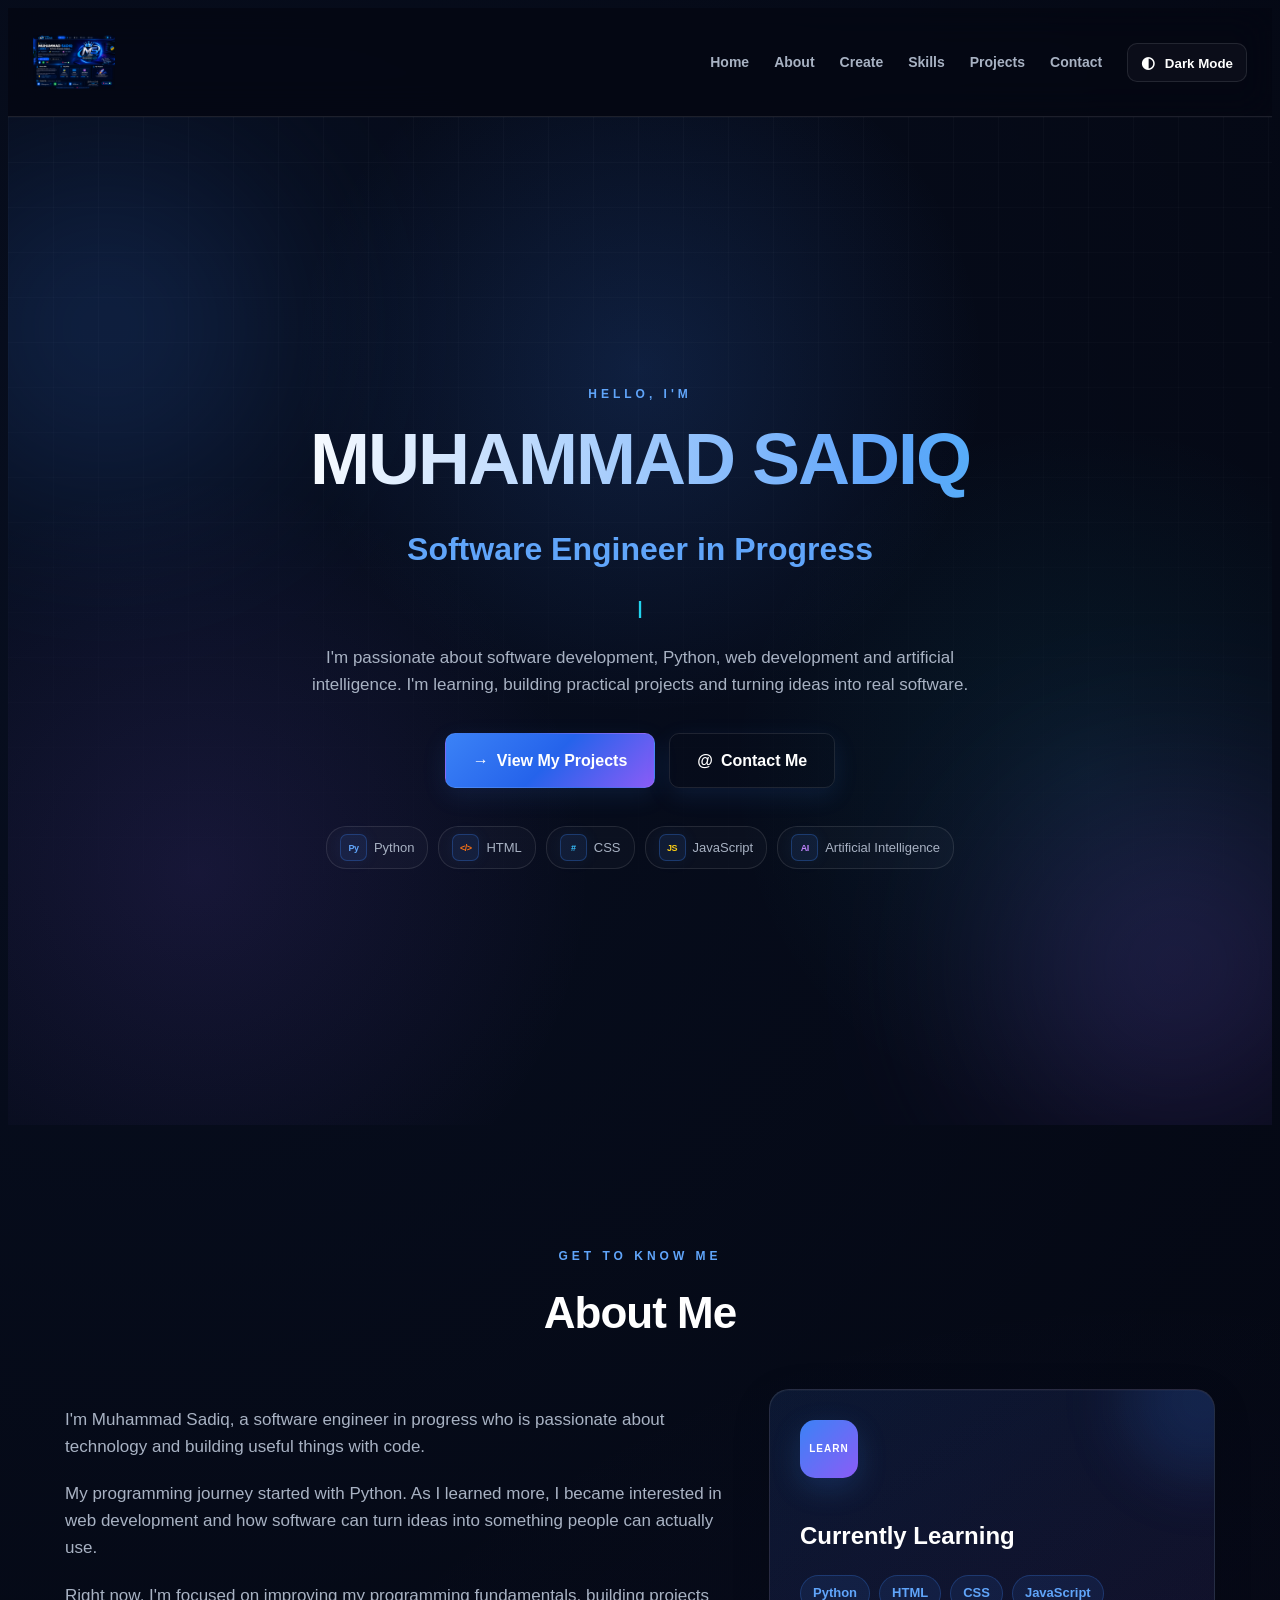
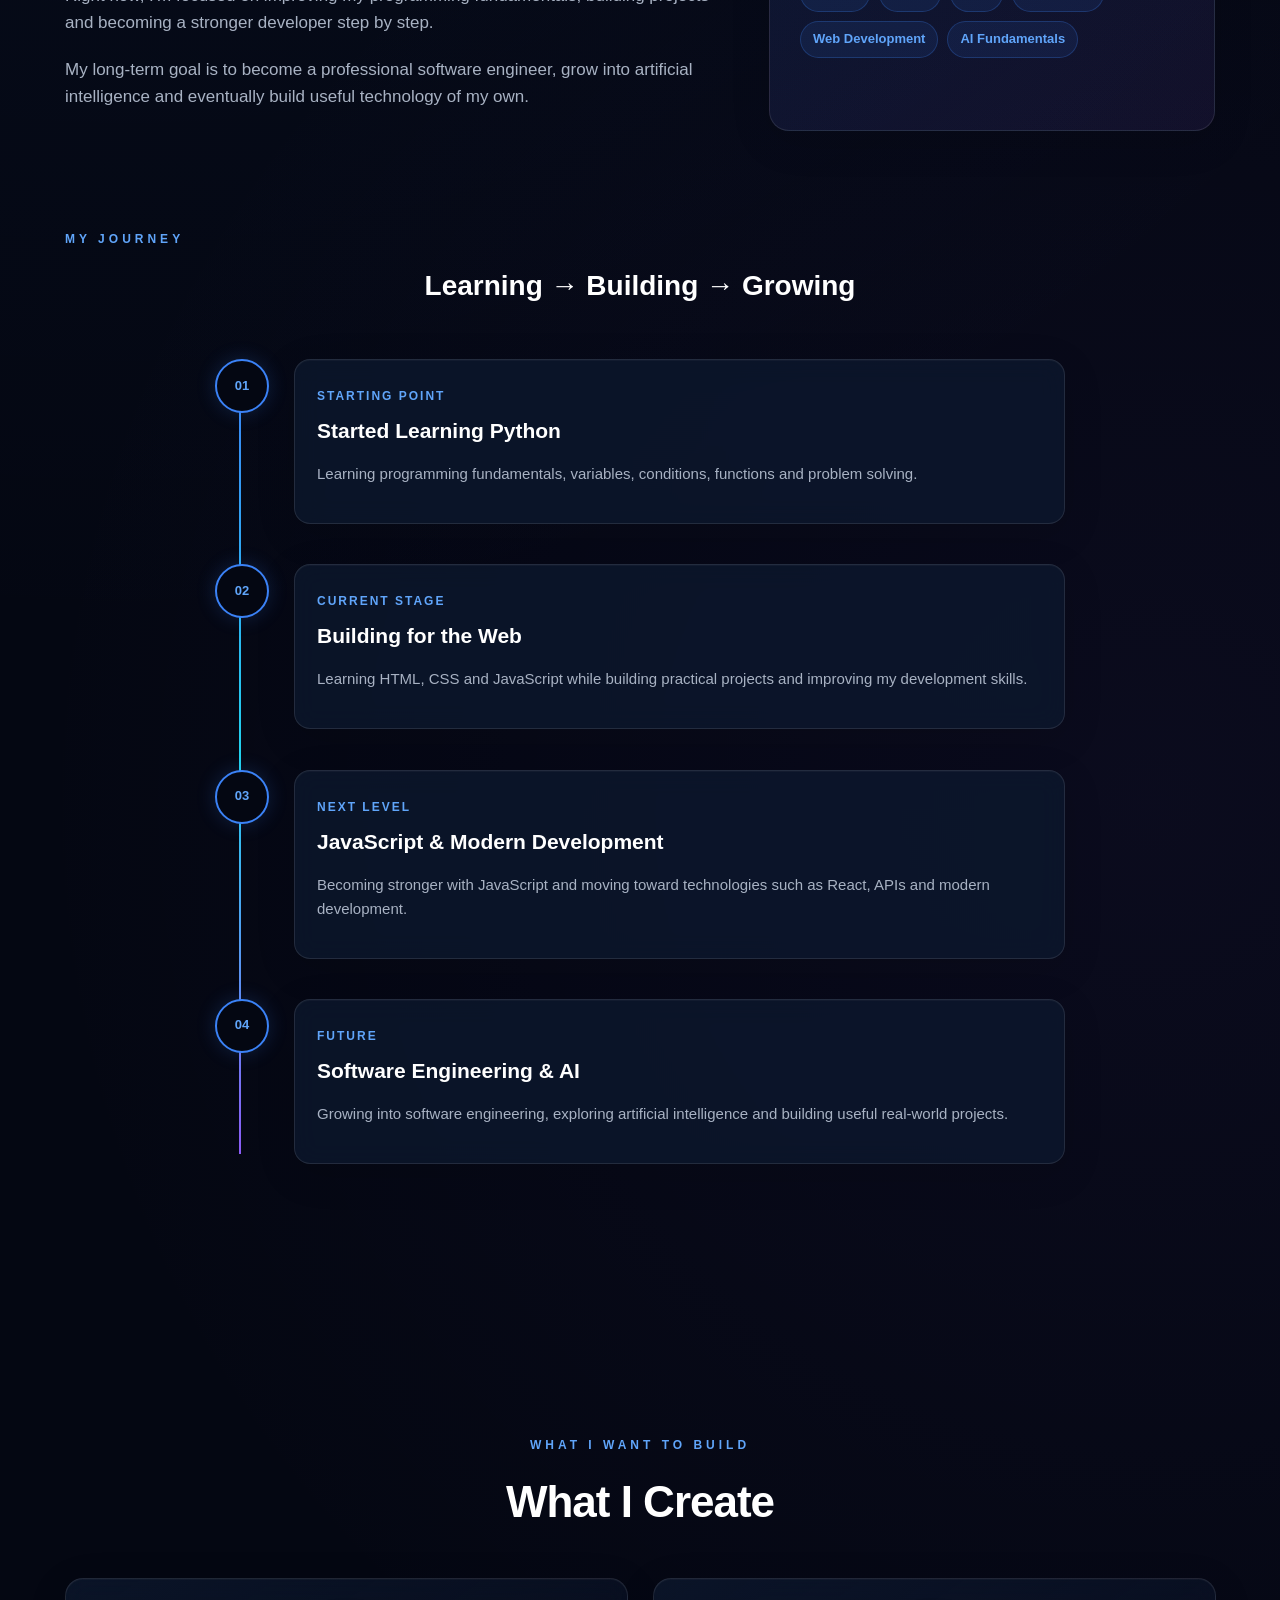
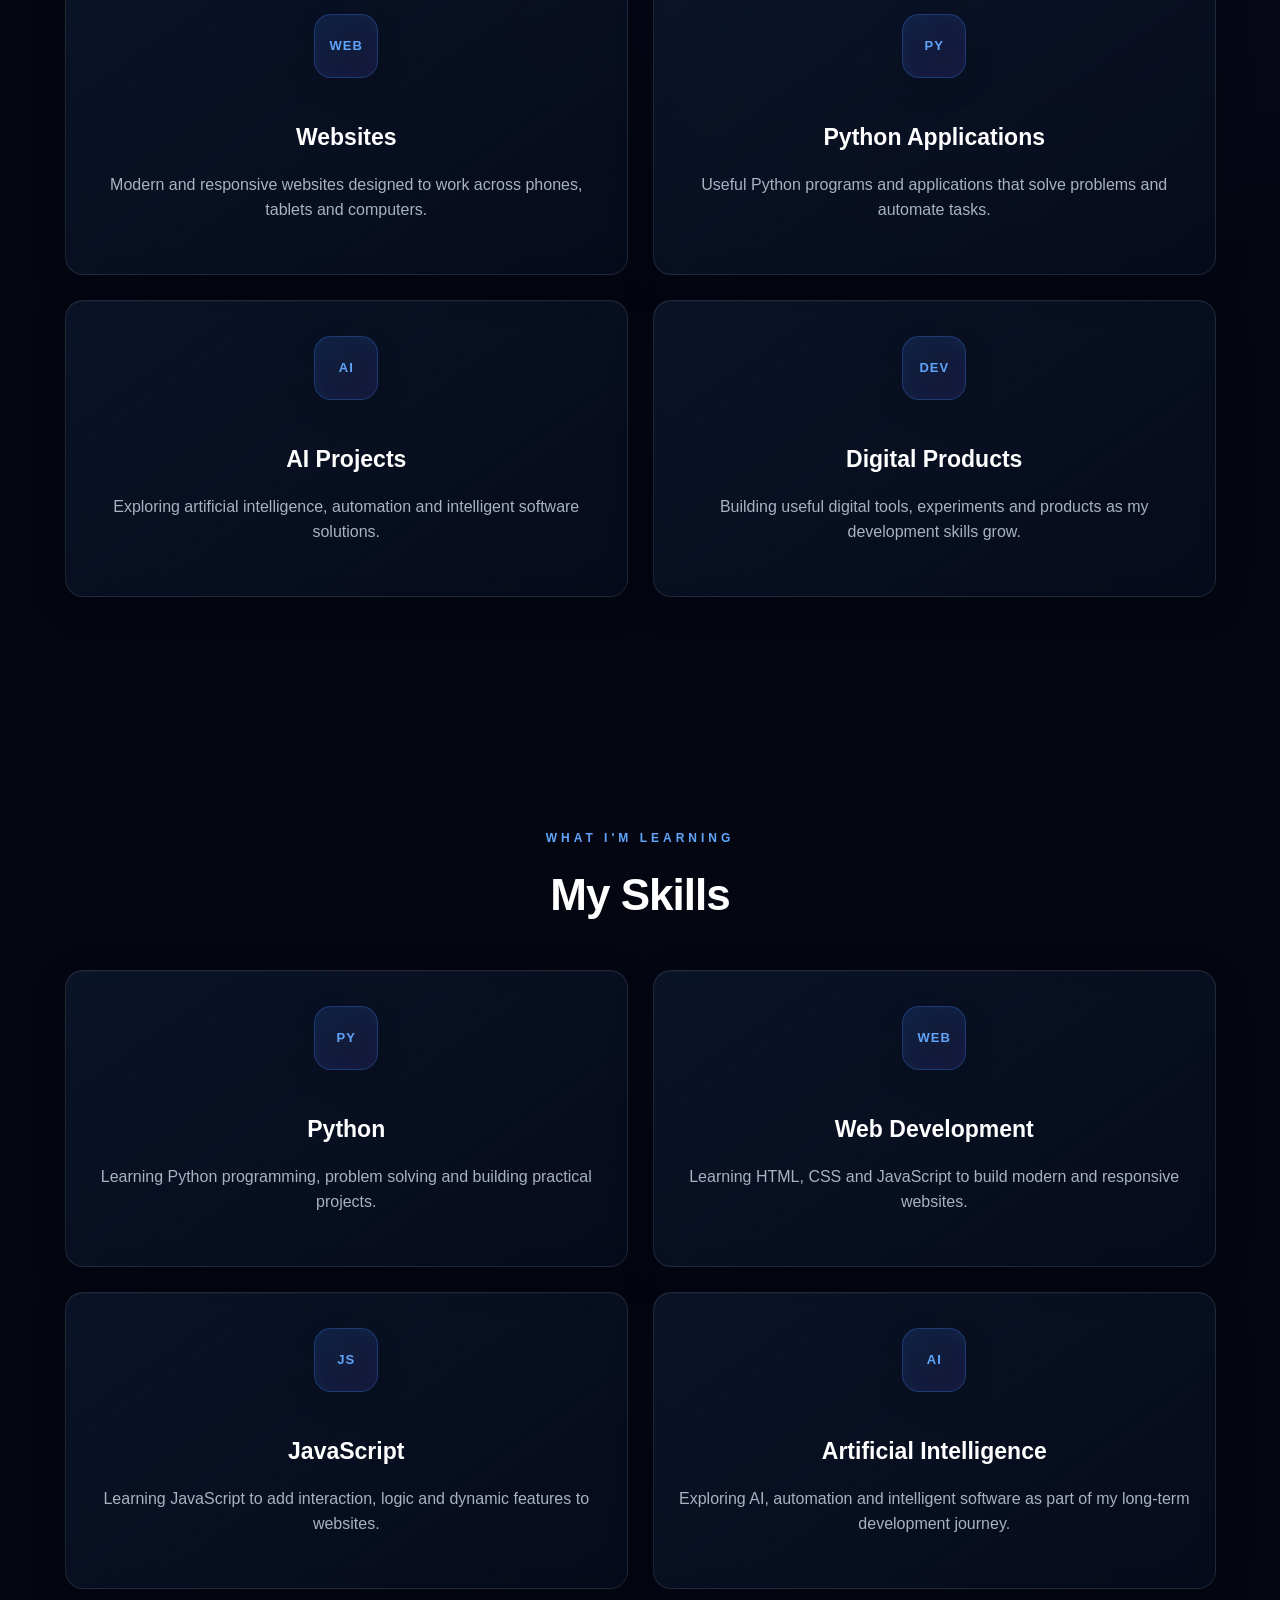
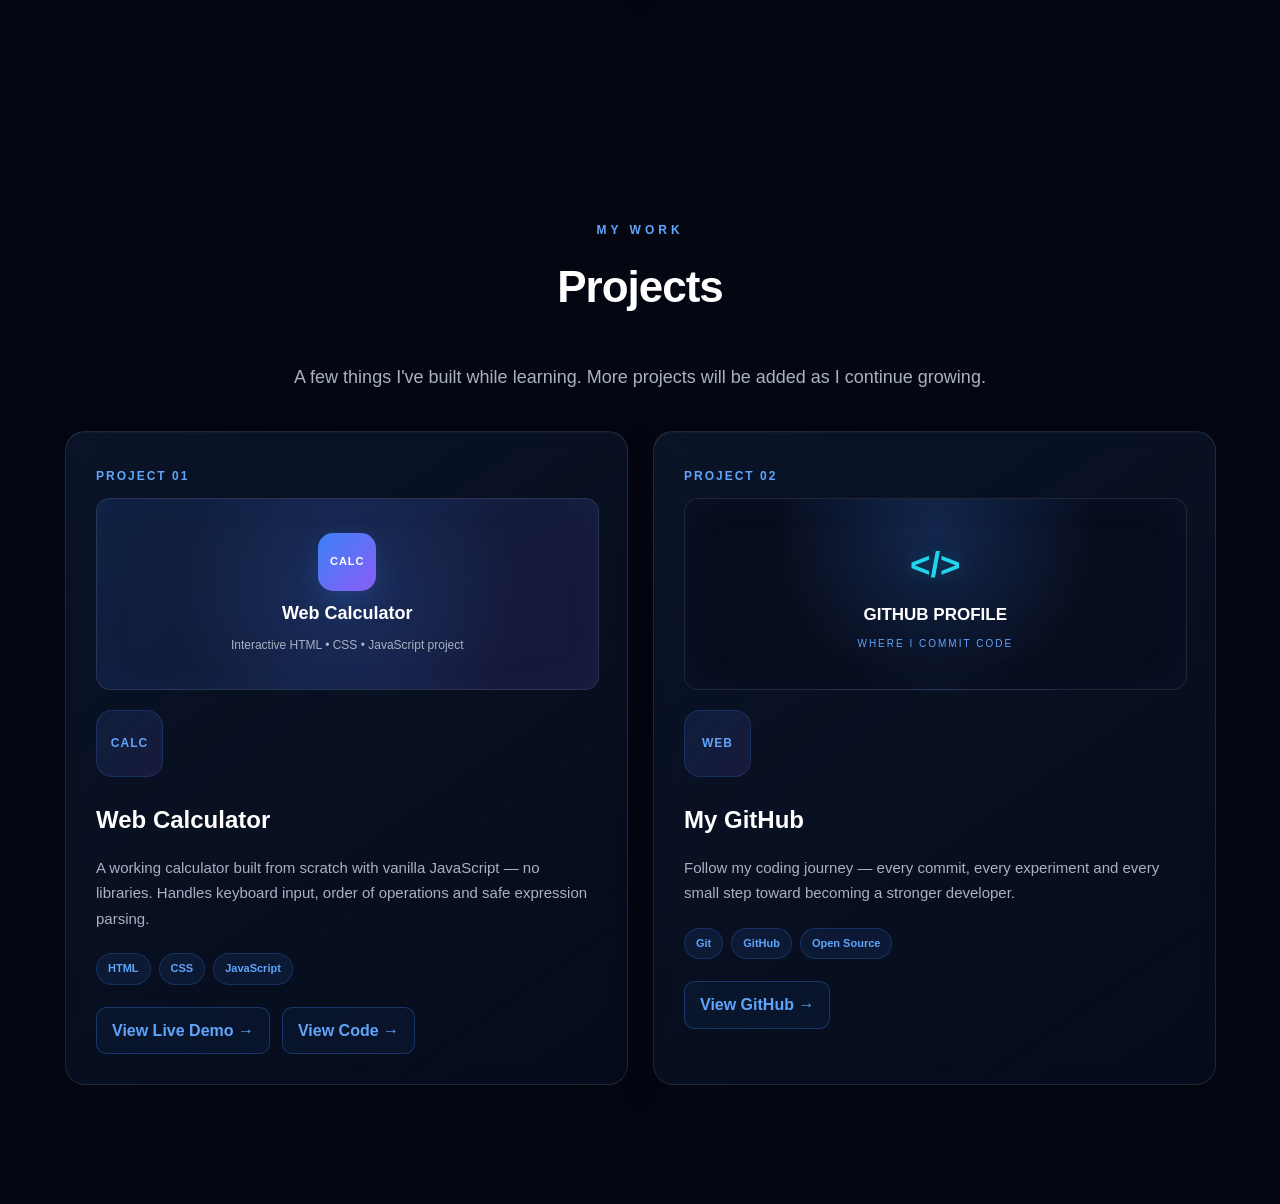
==== commit ce523c60: "Update index.html" ====
--- a/index.html
+++ b/index.html
@@ -764,10 +764,11 @@
 
                     <p>
 
-                        My first interactive web project,
-                        built while learning HTML, CSS and
-                        JavaScript. It performs basic
-                        calculations through a simple interface.
+                        A working calculator built from
+                        scratch with vanilla JavaScript —
+                        no libraries. Handles keyboard
+                        input, order of operations and
+                        safe expression parsing.
 
                     </p>
 
@@ -793,6 +794,17 @@
 
                         </a>
 
+
+                        <a
+                            href="https://github.com/cidixlolmas/muhammad-sadiq-portfolio/blob/main/projects/calculator.html"
+                            target="_blank"
+                            rel="noopener noreferrer"
+                            class="project-button project-button-secondary">
+
+                            View Code →
+
+                        </a>
+
                     </div>
 
                 </div>
@@ -862,7 +874,7 @@
                     <div class="project-actions">
 
                         <a
-                            href="https://github.com/cidixlolm"
+                            href="https://github.com/cidixlolmas"
                             target="_blank"
                             rel="noopener noreferrer"
                             class="project-button">
@@ -871,306 +883,4 @@
 
                         </a>
 
-                    </div>
-
-                </div>
-
-
-
-                <!-- PROJECT 03 -->
-
-                <div class="project">
-
-                    <span class="project-number">
-                        PROJECT 03
-                    </span>
-
-
-                    <div class="project-preview project-preview-future">
-
-                        <div class="future-preview-content">
-
-                            <span>
-                                AI
-                            </span>
-
-                            <strong>
-                                AI PROJECT
-                            </strong>
-
-                            <small>
-                                COMING SOON
-                            </small>
-
-                        </div>
-
-                    </div>
-
-
-                    <div class="project-icon">
-                        AI
-                    </div>
-
-
-                    <h3>
-                        Future AI Project
-                    </h3>
-
-
-                    <p>
-
-                        An AI project I'll build as my
-                        programming and artificial
-                        intelligence skills grow.
-
-                    </p>
-
-
-                    <div class="project-tags">
-
-                        <span>AI</span>
-
-                        <span>Coming Soon</span>
-
-                    </div>
-
-
-                    <div class="project-actions">
-
-                        <a
-                            href="#contact"
-                            class="project-button">
-
-                            Coming Soon →
-
-                        </a>
-
-                    </div>
-
-                </div>
-
-
-
-                <!-- PROJECT 04 -->
-
-                <div class="project">
-
-                    <span class="project-number">
-                        PROJECT 04
-                    </span>
-
-
-                    <div class="project-preview project-preview-future">
-
-                        <div class="future-preview-content">
-
-                            <span>
-                                PY
-                            </span>
-
-                            <strong>
-                                PASSWORD GENERATOR
-                            </strong>
-
-                            <small>
-                                HTML • CSS • JAVASCRIPT
-                            </small>
-
-                        </div>
-
-                    </div>
-
-
-                    <div class="project-icon python-icon">
-                        PY
-                    </div>
-
-
-                    <h3>
-                        Password Generator
-                    </h3>
-
-
-                    <p>
-
-                        A simple tool that creates strong,
-                        random passwords. Originally built
-                        in Python, rebuilt here for the web.
-
-                    </p>
-
-
-                    <div class="project-tags">
-
-                        <span>HTML</span>
-
-                        <span>CSS</span>
-
-                        <span>JavaScript</span>
-
-                    </div>
-
-
-                    <div class="project-actions">
-
-                        <a
-                            href="Projects/password-generator.html"
-                            class="project-button">
-
-                            View Live Demo →
-
-                        </a>
-
-                    </div>
-
-                </div>
-
-
-            </div>
-
-        </section>
-
-
-
-        <!-- ==============================
-             CONTACT
-        =============================== -->
-
-        <section
-            id="contact"
-            class="section contact-section">
-
-            <p class="section-label">
-                LET'S CONNECT
-            </p>
-
-
-            <h2>
-                Contact Me
-            </h2>
-
-
-            <p class="contact-text">
-
-                Have a project, idea or opportunity?
-                Feel free to reach out.
-
-            </p>
-
-
-            <!-- MAIN CONTACT BUTTONS -->
-
-            <div class="contact-buttons">
-
-
-                <a
-                    href="mailto:cidix0010@gmail.com"
-                    class="button">
-
-                    <span class="button-icon">@</span>
-                    Email Me
-
-                </a>
-
-
-                <a
-                    href="https://wa.me/2348137419124"
-                    target="_blank"
-                    rel="noopener noreferrer"
-                    class="button">
-
-                    <span class="button-icon">WA</span>
-                    WhatsApp Me
-
-                </a>
-
-            </div>
-
-
-            <!-- SOCIAL LINKS -->
-
-            <div class="social-links">
-
-
-                <a
-                    href="https://github.com/cidixlolm"
-                    target="_blank"
-                    rel="noopener noreferrer"
-                    aria-label="GitHub">
-
-                    GitHub
-
-                </a>
-
-
-                <a
-                    href="https://www.facebook.com/share/1Bf8zD6duq/"
-                    target="_blank"
-                    rel="noopener noreferrer"
-                    aria-label="Facebook">
-
-                    Facebook
-
-                </a>
-
-
-                <a
-                    href="https://www.instagram.com/muhammadsadiq_lmas?igsi=NmgydWtvdGt0ZXY5"
-                    target="_blank"
-                    rel="noopener noreferrer"
-                    aria-label="Instagram">
-
-                    Instagram
-
-                </a>
-
-            </div>
-
-        </section>
-
-    </main>
-
-
-
-    <!-- ==============================
-         FOOTER
-    =============================== -->
-
-    <footer>
-
-        <img
-            src="lmas-logo.png"
-            alt="LMAS Logo"
-            class="footer-logo">
-
-
-        <p>
-
-            © 2026 Muhammad Sadiq.
-            Built while learning, building and growing.
-
-        </p>
-
-    </footer>
-
-
-
-    <!-- ==============================
-         BACK TO TOP
-    =============================== -->
-
-    <button
-        class="back-to-top"
-        aria-label="Back to top">
-
-        ↑
-
-    </button>
-
-
-
-    <script src="script.js"></script>
-
-</body>
-
-</html>
+         
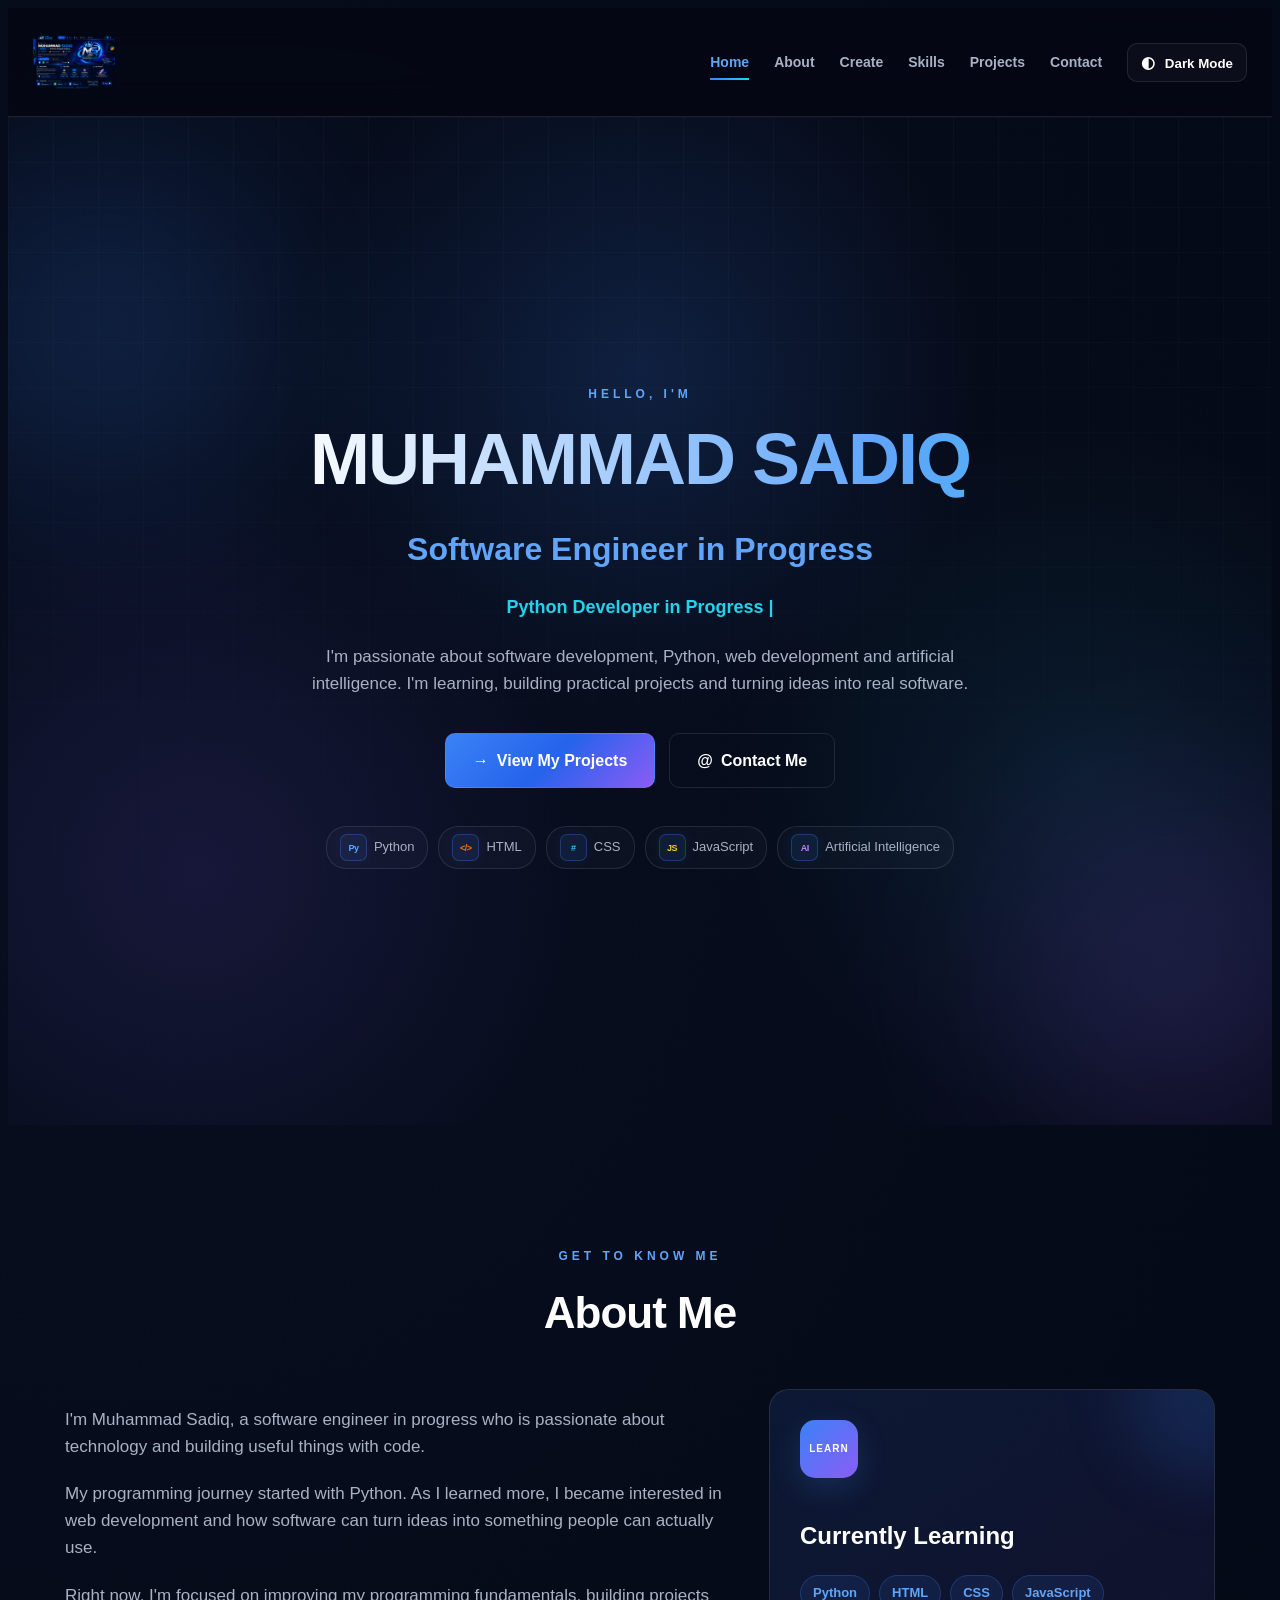
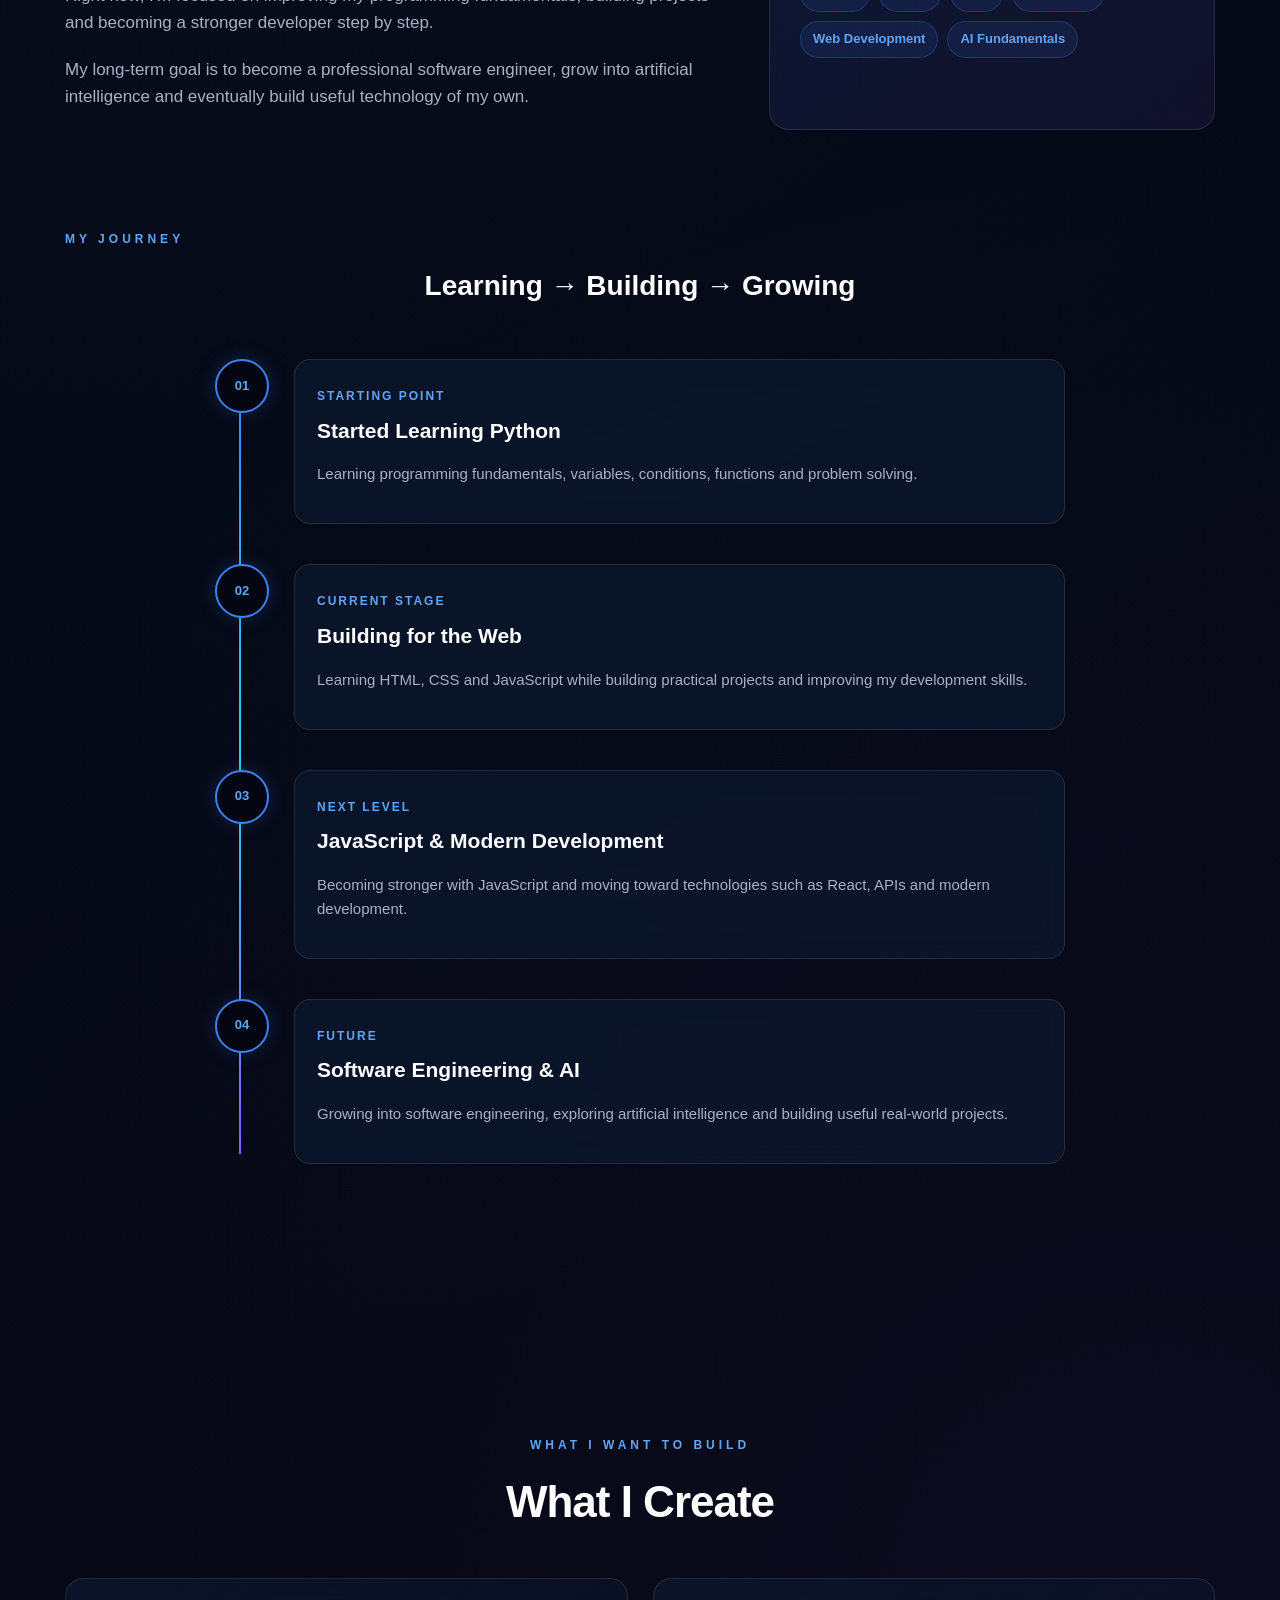
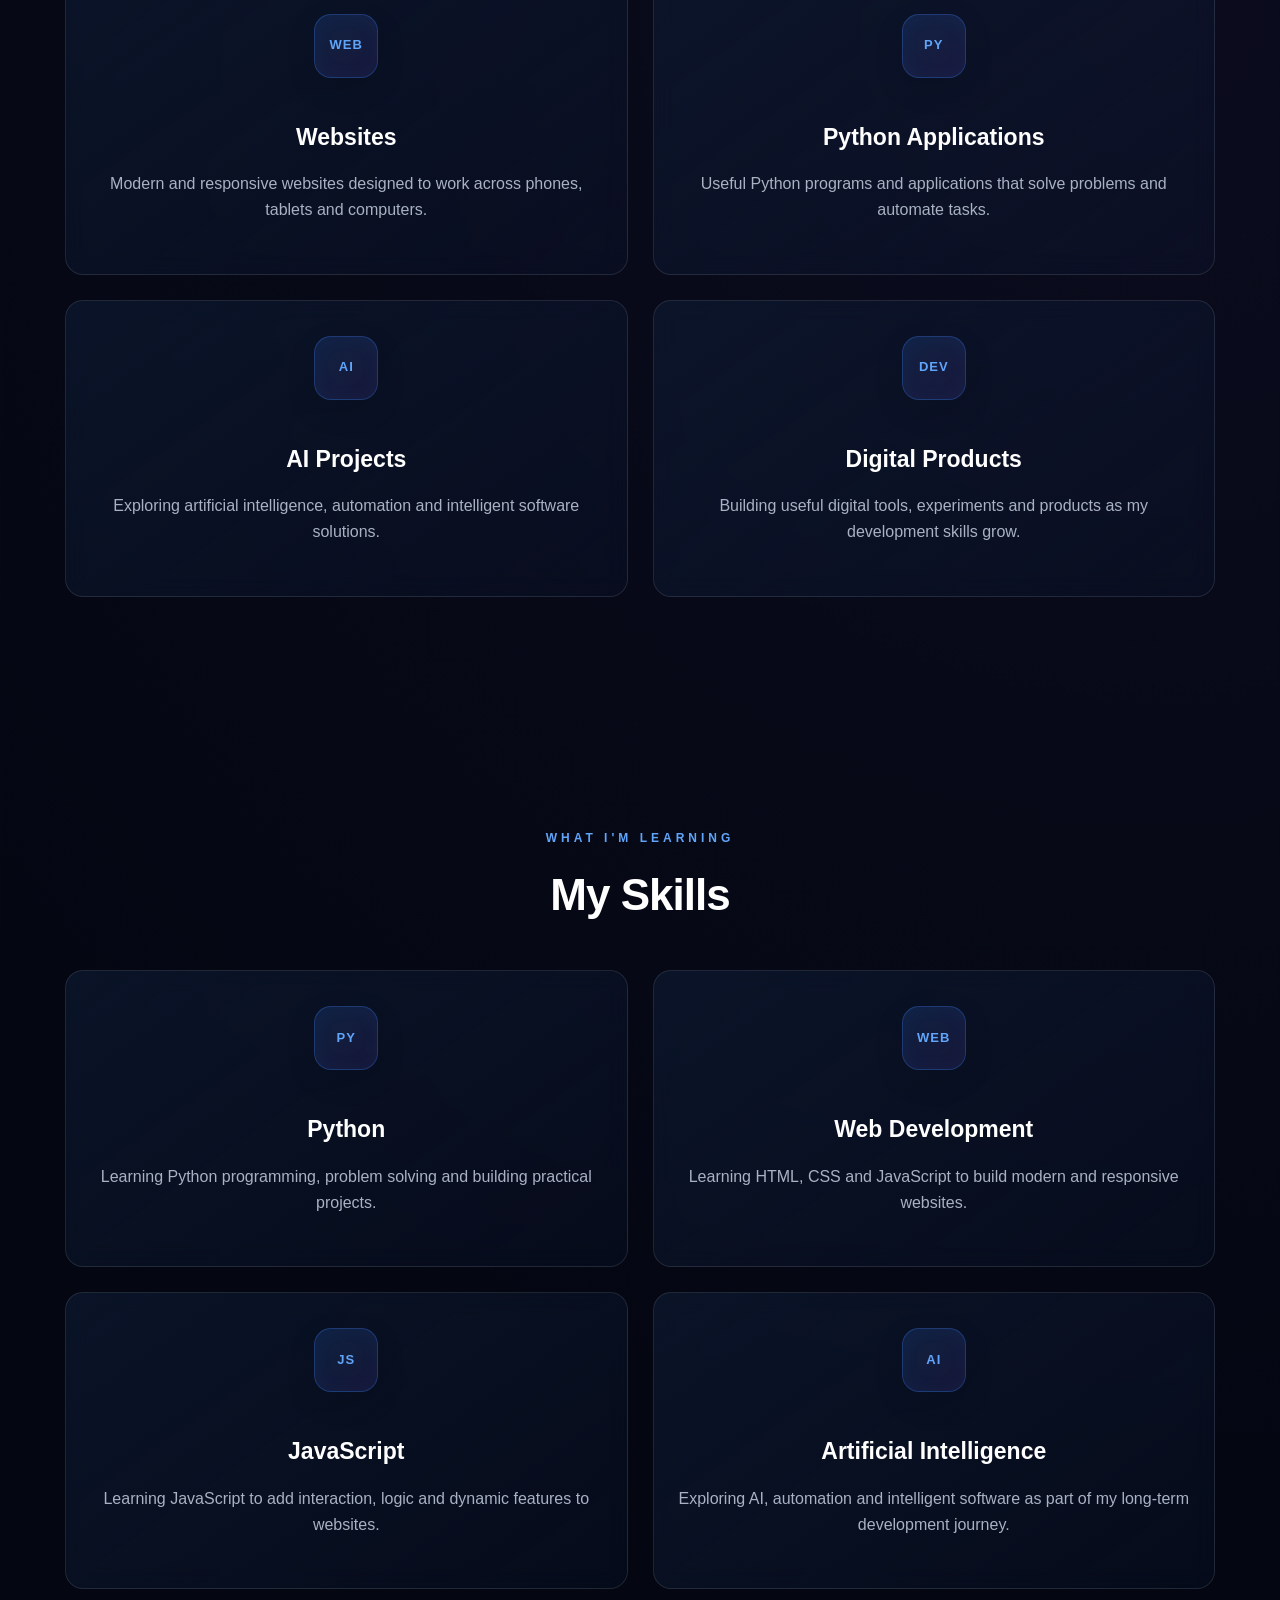
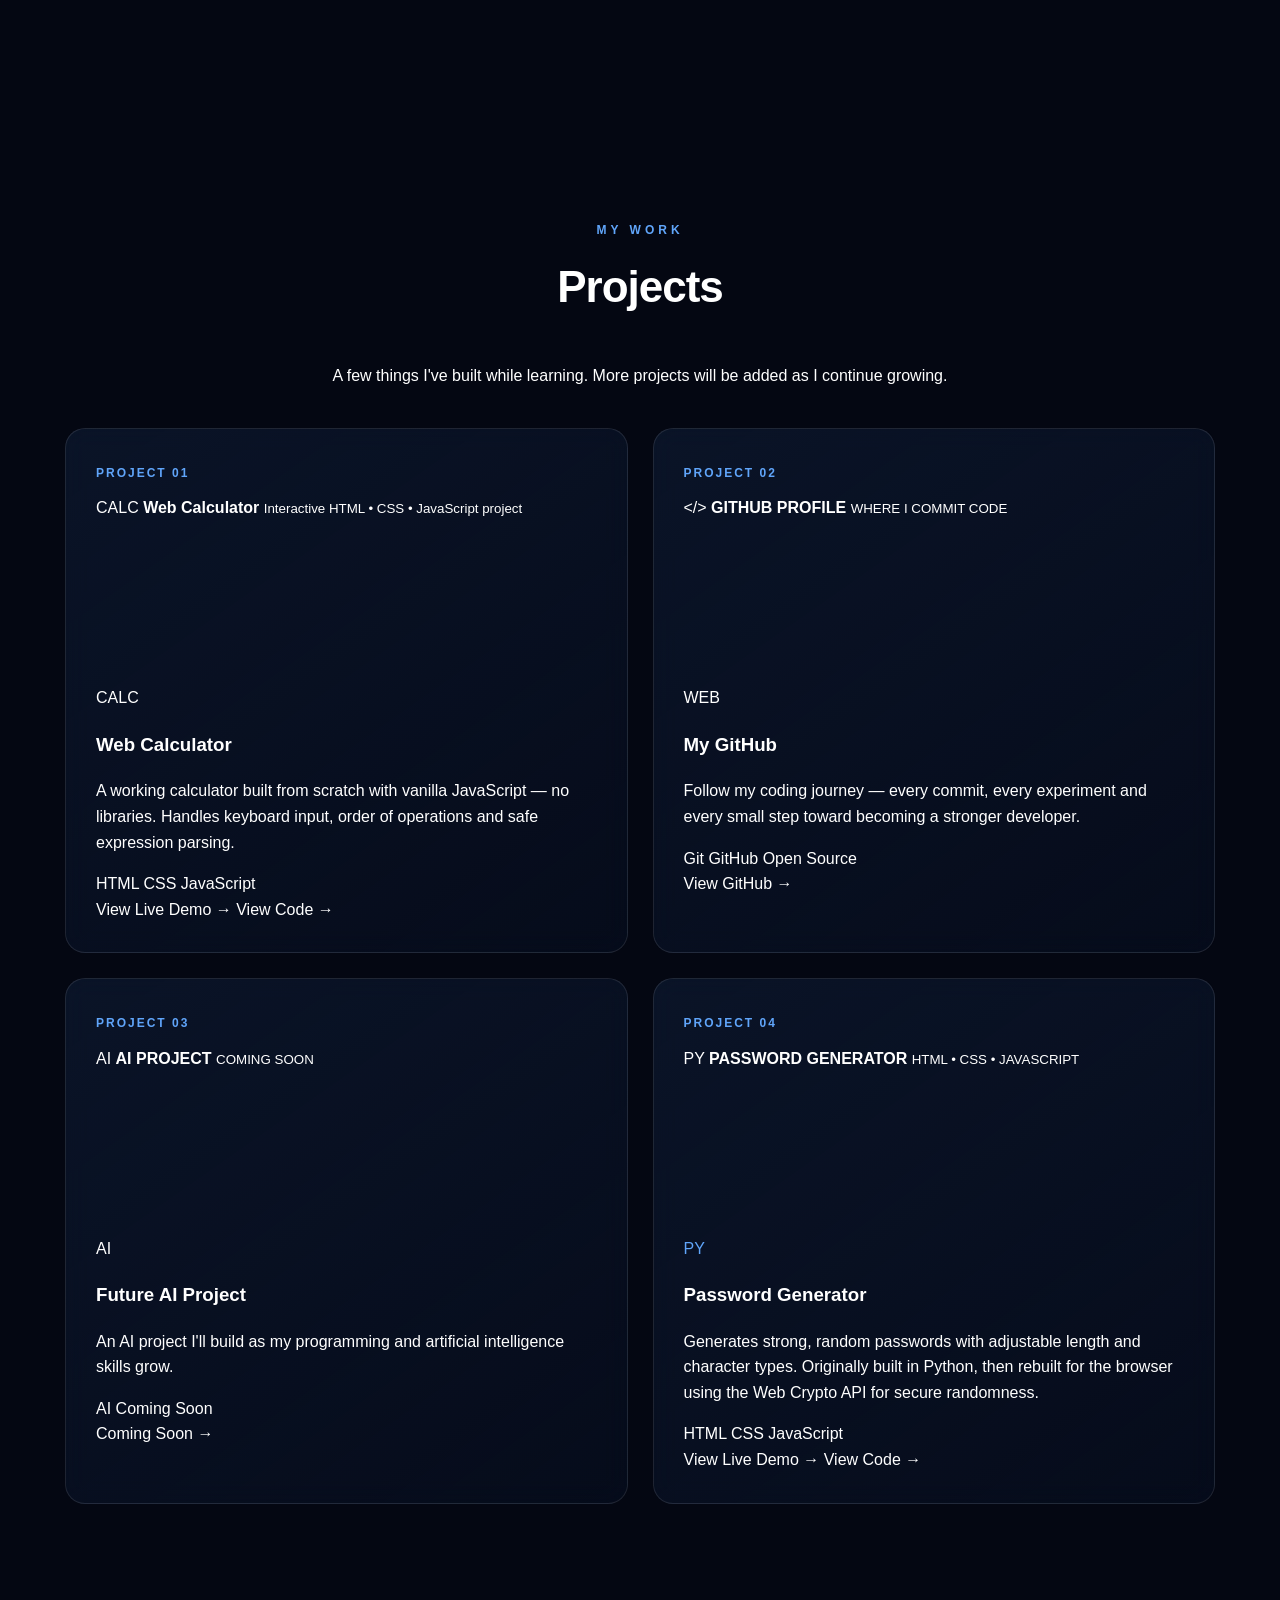
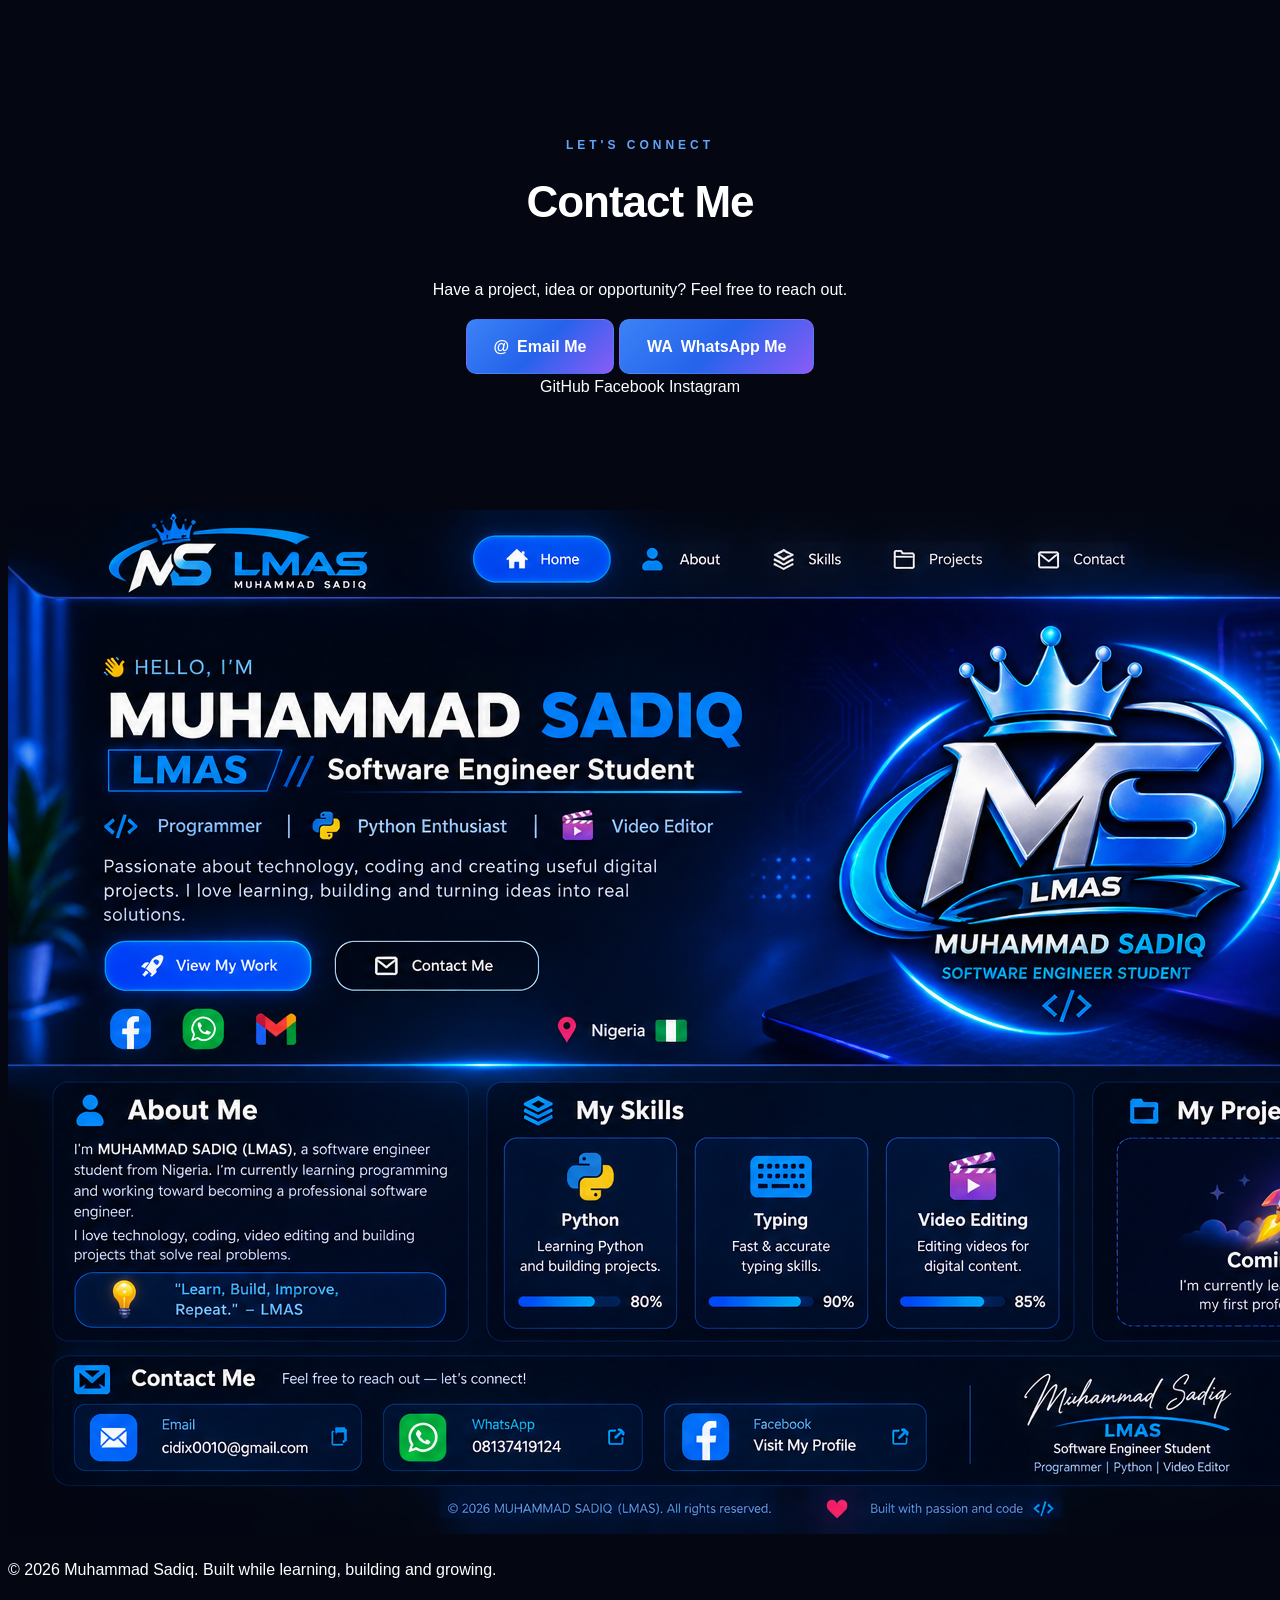
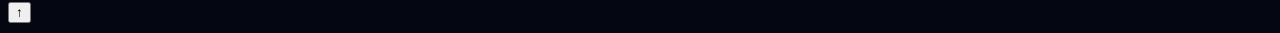
==== commit 2cecd736: "Update index.html" ====
--- a/index.html
+++ b/index.html
@@ -883,4 +883,319 @@
 
                         </a>
 
-         +                    </div>
+
+                </div>
+
+
+
+                <!-- PROJECT 03 -->
+
+                <div class="project">
+
+                    <span class="project-number">
+                        PROJECT 03
+                    </span>
+
+
+                    <div class="project-preview project-preview-future">
+
+                        <div class="future-preview-content">
+
+                            <span>
+                                AI
+                            </span>
+
+                            <strong>
+                                AI PROJECT
+                            </strong>
+
+                            <small>
+                                COMING SOON
+                            </small>
+
+                        </div>
+
+                    </div>
+
+
+                    <div class="project-icon">
+                        AI
+                    </div>
+
+
+                    <h3>
+                        Future AI Project
+                    </h3>
+
+
+                    <p>
+
+                        An AI project I'll build as my
+                        programming and artificial
+                        intelligence skills grow.
+
+                    </p>
+
+
+                    <div class="project-tags">
+
+                        <span>AI</span>
+
+                        <span>Coming Soon</span>
+
+                    </div>
+
+
+                    <div class="project-actions">
+
+                        <a
+                            href="#contact"
+                            class="project-button">
+
+                            Coming Soon →
+
+                        </a>
+
+                    </div>
+
+                </div>
+
+
+
+                <!-- PROJECT 04 -->
+
+                <div class="project">
+
+                    <span class="project-number">
+                        PROJECT 04
+                    </span>
+
+
+                    <div class="project-preview project-preview-future">
+
+                        <div class="future-preview-content">
+
+                            <span>
+                                PY
+                            </span>
+
+                            <strong>
+                                PASSWORD GENERATOR
+                            </strong>
+
+                            <small>
+                                HTML • CSS • JAVASCRIPT
+                            </small>
+
+                        </div>
+
+                    </div>
+
+
+                    <div class="project-icon python-icon">
+                        PY
+                    </div>
+
+
+                    <h3>
+                        Password Generator
+                    </h3>
+
+
+                    <p>
+
+                        Generates strong, random passwords
+                        with adjustable length and character
+                        types. Originally built in Python,
+                        then rebuilt for the browser using
+                        the Web Crypto API for secure randomness.
+
+                    </p>
+
+
+                    <div class="project-tags">
+
+                        <span>HTML</span>
+
+                        <span>CSS</span>
+
+                        <span>JavaScript</span>
+
+                    </div>
+
+
+                    <div class="project-actions">
+
+                        <a
+                            href="Projects/password-generator.html"
+                            class="project-button">
+
+                            View Live Demo →
+
+                        </a>
+
+
+                        <a
+                            href="https://github.com/cidixlolmas/muhammad-sadiq-portfolio/blob/main/projects/password-generator.html"
+                            target="_blank"
+                            rel="noopener noreferrer"
+                            class="project-button project-button-secondary">
+
+                            View Code →
+
+                        </a>
+
+                    </div>
+
+                </div>
+
+
+            </div>
+
+        </section>
+
+
+
+        <!-- ==============================
+             CONTACT
+        =============================== -->
+
+        <section
+            id="contact"
+            class="section contact-section">
+
+            <p class="section-label">
+                LET'S CONNECT
+            </p>
+
+
+            <h2>
+                Contact Me
+            </h2>
+
+
+            <p class="contact-text">
+
+                Have a project, idea or opportunity?
+                Feel free to reach out.
+
+            </p>
+
+
+            <!-- MAIN CONTACT BUTTONS -->
+
+            <div class="contact-buttons">
+
+
+                <a
+                    href="mailto:cidix0010@gmail.com"
+                    class="button">
+
+                    <span class="button-icon">@</span>
+                    Email Me
+
+                </a>
+
+
+                <a
+                    href="https://wa.me/2348137419124"
+                    target="_blank"
+                    rel="noopener noreferrer"
+                    class="button">
+
+                    <span class="button-icon">WA</span>
+                    WhatsApp Me
+
+                </a>
+
+            </div>
+
+
+            <!-- SOCIAL LINKS -->
+
+            <div class="social-links">
+
+
+                <a
+                    href="https://github.com/cidixlolm"
+                    target="_blank"
+                    rel="noopener noreferrer"
+                    aria-label="GitHub">
+
+                    GitHub
+
+                </a>
+
+
+                <a
+                    href="https://www.facebook.com/share/1Bf8zD6duq/"
+                    target="_blank"
+                    rel="noopener noreferrer"
+                    aria-label="Facebook">
+
+                    Facebook
+
+                </a>
+
+
+                <a
+                    href="https://www.instagram.com/muhammadsadiq_lmas?igsi=NmgydWtvdGt0ZXY5"
+                    target="_blank"
+                    rel="noopener noreferrer"
+                    aria-label="Instagram">
+
+                    Instagram
+
+                </a>
+
+            </div>
+
+        </section>
+
+    </main>
+
+
+
+    <!-- ==============================
+         FOOTER
+    =============================== -->
+
+    <footer>
+
+        <img
+            src="lmas-logo.png"
+            alt="LMAS Logo"
+            class="footer-logo">
+
+
+        <p>
+
+            © 2026 Muhammad Sadiq.
+            Built while learning, building and growing.
+
+        </p>
+
+    </footer>
+
+
+
+    <!-- ==============================
+         BACK TO TOP
+    =============================== -->
+
+    <button
+        class="back-to-top"
+        aria-label="Back to top">
+
+        ↑
+
+    </button>
+
+
+
+    <script src="script.js"></script>
+
+</body>
+
+</html>
--- a/style.css
+++ b/style.css
@@ -1770,1362 +1770,4 @@
 height:  
     190px;  
 
-margin-bottom:  
-    20px;  
-
-border-radius:  
-    14px;  
-
-overflow:  
-    hidden;  
-
-border:  
-    1px solid var(--border);  
-
-background:  
-    linear-gradient(  
-        135deg,  
-        rgba(59,130,246,0.12),  
-        rgba(139,92,246,0.12)  
-    );  
-
-position:  
-    relative;
-
-}
-
-.project-preview::after {
-content:
-"";
-
-position:  
-    absolute;  
-
-inset:  
-    0;  
-
-background:  
-    linear-gradient(  
-        120deg,  
-        transparent 30%,  
-        rgba(255,255,255,0.08),  
-        transparent 70%  
-    );  
-
-transform:  
-    translateX(-100%);  
-
-transition:  
-    transform 0.7s ease;
-
-}
-
-.project:hover .project-preview::after {
-transform:
-translateX(100%);
-}
-
-.project-preview img {
-width:
-100%;
-
-height:  
-    100%;  
-
-display:  
-    block;  
-
-object-fit:  
-    cover;  
-
-transition:  
-    transform 0.5s ease;
-
-}
-
-.project:hover .project-preview img {
-transform:
-scale(1.04);
-}
-
-/* ==========================================
-PROJECT FALLBACK
-========================================== */
-
-.preview-fallback {
-position:
-absolute;
-
-inset:  
-    0;  
-
-display:  
-    none;  
-
-flex-direction:  
-    column;  
-
-align-items:  
-    center;  
-
-justify-content:  
-    center;  
-
-text-align:  
-    center;  
-
-gap:  
-    8px;  
-
-color:  
-    var(--text);  
-
-background:  
-    radial-gradient(  
-        circle at center,  
-        rgba(59,130,246,0.18),  
-        transparent 65%  
-    );
-
-}
-
-.project-preview.preview-error
-.preview-fallback {
-display:
-flex;
-}
-
-.preview-fallback span {
-width:
-58px;
-
-height:  
-    58px;  
-
-display:  
-    flex;  
-
-align-items:  
-    center;  
-
-justify-content:  
-    center;  
-
-border-radius:  
-    15px;  
-
-background:  
-    linear-gradient(  
-        135deg,  
-        var(--blue),  
-        var(--purple)  
-    );  
-
-color:  
-    white;  
-
-font-size:  
-    11px;  
-
-font-weight:  
-    900;  
-
-letter-spacing:  
-    1px;  
-
-box-shadow:  
-    0 10px 30px rgba(59,130,246,0.20);
-
-}
-
-.preview-fallback strong {
-font-size:
-18px;
-}
-
-.preview-fallback small {
-color:
-var(--muted);
-
-font-size:  
-    12px;
-
-}
-
-/* ==========================================
-PROJECT ICON
-========================================== */
-
-.project-icon {
-width:
-65px;
-
-height:  
-    65px;  
-
-display:  
-    flex;  
-
-align-items:  
-    center;  
-
-justify-content:  
-    center;  
-
-border-radius:  
-    16px;  
-
-background:  
-    linear-gradient(  
-        135deg,  
-        rgba(59,130,246,0.12),  
-        rgba(139,92,246,0.12)  
-    );  
-
-border:  
-    1px solid rgba(59,130,246,0.20);  
-
-color:  
-    var(--blue-light);  
-
-font-size:  
-    12px;  
-
-font-weight:  
-    900;  
-
-letter-spacing:  
-    1px;  
-
-margin-bottom:  
-    18px;  
-
-transition:  
-    transform 0.35s ease,  
-    border-color 0.35s ease,  
-    box-shadow 0.35s ease;
-
-}
-
-.project:hover .project-icon {
-transform:
-scale(1.08)
-rotate(-3deg);
-
-border-color:  
-    var(--cyan);  
-
-box-shadow:  
-    0 0 25px rgba(34,211,238,0.12);
-
-}
-
-.project h3 {
-font-size:
-24px;
-
-margin-bottom:  
-    12px;
-
-}
-
-.project p {
-color:
-var(--muted);
-
-line-height:  
-    1.7;  
-
-font-size:  
-    15px;
-
-}
-
-.project-tags {
-display:
-flex;
-
-flex-wrap:  
-    wrap;  
-
-gap:  
-    8px;  
-
-margin:  
-    22px 0;
-
-}
-
-.project-tags span {
-padding:
-6px 11px;
-
-border-radius:  
-    20px;  
-
-background:  
-    rgba(59,130,246,0.10);  
-
-color:  
-    var(--blue-light);  
-
-border:  
-    1px solid rgba(59,130,246,0.22);  
-
-font-size:  
-    11px;  
-
-font-weight:  
-    bold;  
-
-transition:  
-    0.25s ease;
-
-}
-
-.project-tags span:hover {
-background:
-rgba(34,211,238,0.08);
-
-border-color:  
-    var(--cyan);  
-
-color:  
-    var(--cyan);
-
-}
-
-/* ==========================================
-PROJECT BUTTON
-========================================== */
-
-.project-actions {
-display:
-flex;
-
-flex-wrap:  
-    wrap;  
-
-gap:  
-    12px;  
-
-margin-top:  
-    5px;
-
-}
-
-.project-button {
-display:
-inline-flex;
-
-align-items:  
-    center;  
-
-gap:  
-    6px;  
-
-color:  
-    var(--blue-light);  
-
-font-weight:  
-    bold;  
-
-padding:  
-    10px 15px;  
-
-border:  
-    1px solid var(--border-blue);  
-
-border-radius:  
-    10px;  
-
-background:  
-    rgba(59,130,246,0.06);  
-
-transition:  
-    transform 0.25s ease,  
-    color 0.25s ease,  
-    border-color 0.25s ease,  
-    background 0.25s ease;
-
-}
-
-.project-button:hover {
-color:
-var(--cyan);
-
-transform:  
-    translateX(7px);  
-
-border-color:  
-    var(--cyan);  
-
-background:  
-    rgba(34,211,238,0.06);
-
-}
-
-/* ==========================================
-PORTFOLIO PREVIEW
-========================================== */
-
-.project-preview-portfolio {
-display:
-flex;
-
-align-items:  
-    center;  
-
-justify-content:  
-    center;  
-
-background:  
-    radial-gradient(  
-        circle at 50% 20%,  
-        rgba(59,130,246,0.22),  
-        transparent 55%  
-    ),  
-    var(--bg-soft);
-
-}
-
-.portfolio-preview-content {
-height:
-100%;
-
-display:  
-    flex;  
-
-flex-direction:  
-    column;  
-
-align-items:  
-    center;  
-
-justify-content:  
-    center;  
-
-text-align:  
-    center;  
-
-gap:  
-    8px;
-
-}
-
-.preview-code {
-font-size:
-35px;
-
-font-weight:  
-    900;  
-
-color:  
-    var(--cyan);  
-
-text-shadow:  
-    0 0 20px rgba(34,211,238,0.25);
-
-}
-
-.portfolio-preview-content strong {
-font-size:
-17px;
-}
-
-.portfolio-preview-content small {
-color:
-var(--blue-light);
-
-font-size:  
-    10px;  
-
-letter-spacing:  
-    2px;
-
-}
-
-.preview-tech {
-display:
-flex;
-
-gap:  
-    6px;  
-
-margin-top:  
-    8px;
-
-}
-
-.preview-tech span {
-padding:
-4px 7px;
-
-border-radius:  
-    6px;  
-
-border:  
-    1px solid var(--border);  
-
-color:  
-    var(--muted);  
-
-font-size:  
-    9px;
-
-}
-
-/* ==========================================
-FUTURE PROJECT PREVIEW
-========================================== */
-
-.project-preview-future {
-display:
-flex;
-
-align-items:  
-    center;  
-
-justify-content:  
-    center;  
-
-background:  
-    radial-gradient(  
-        circle at center,  
-        rgba(139,92,246,0.18),  
-        transparent 60%  
-    ),  
-    var(--bg-soft);
-
-}
-
-.future-preview-content {
-height:
-100%;
-
-display:  
-    flex;  
-
-flex-direction:  
-    column;  
-
-align-items:  
-    center;  
-
-justify-content:  
-    center;  
-
-text-align:  
-    center;  
-
-gap:  
-    8px;
-
-}
-
-.future-preview-content span {
-width:
-58px;
-
-height:  
-    58px;  
-
-display:  
-    flex;  
-
-align-items:  
-    center;  
-
-justify-content:  
-    center;  
-
-border-radius:  
-    15px;  
-
-background:  
-    linear-gradient(  
-        135deg,  
-        var(--blue),  
-        var(--purple)  
-    );  
-
-color:  
-    white;  
-
-font-weight:  
-    900;  
-
-font-size:  
-    12px;  
-
-letter-spacing:  
-    1px;  
-
-box-shadow:  
-    0 10px 30px rgba(139,92,246,0.20);
-
-}
-
-.future-preview-content strong {
-font-size:
-17px;
-}
-
-.future-preview-content small {
-color:
-var(--muted);
-
-letter-spacing:  
-    2px;  
-
-font-size:  
-    10px;
-
-}
-
-/* ==========================================
-CONTACT
-========================================== */
-
-.contact-section {
-position:
-relative;
-}
-
-.contact-section::before {
-content:
-"";
-
-position:  
-    absolute;  
-
-left:  
-    50%;  
-
-top:  
-    50%;  
-
-width:  
-    400px;  
-
-height:  
-    250px;  
-
-transform:  
-    translate(-50%, -50%);  
-
-background:  
-    rgba(59,130,246,0.07);  
-
-filter:  
-    blur(80px);  
-
-pointer-events:  
-    none;
-
-}
-
-.contact-text {
-position:
-relative;
-
-color:  
-    var(--muted);  
-
-font-size:  
-    18px;  
-
-margin-bottom:  
-    30px;
-
-}
-
-.contact-buttons {
-position:
-relative;
-
-display:  
-    flex;  
-
-justify-content:  
-    center;  
-
-gap:  
-    15px;  
-
-flex-wrap:  
-    wrap;
-
-}
-
-/* ==========================================
-SOCIAL LINKS
-========================================== */
-
-.social-links {
-position:
-relative;
-
-display:  
-    flex;  
-
-justify-content:  
-    center;  
-
-align-items:  
-    center;  
-
-flex-wrap:  
-    wrap;  
-
-gap:  
-    12px;  
-
-margin-top:  
-    30px;
-
-}
-
-.social-links a {
-padding:
-10px 18px;
-
-border:  
-    1px solid var(--border);  
-
-border-radius:  
-    10px;  
-
-color:  
-    var(--muted);  
-
-background:  
-    rgba(255,255,255,0.025);  
-
-font-size:  
-    14px;  
-
-font-weight:  
-    700;  
-
-transition:  
-    transform 0.3s ease,  
-    color 0.3s ease,  
-    border-color 0.3s ease,  
-    background 0.3s ease;
-
-}
-
-.social-links a:hover {
-transform:
-translateY(-4px);
-
-color:  
-    var(--cyan);  
-
-border-color:  
-    var(--cyan);  
-
-background:  
-    rgba(34,211,238,0.06);
-
-}
-
-/* ==========================================
-FOOTER
-========================================== */
-
-footer {
-text-align:
-center;
-
-padding:  
-    50px 20px;  
-
-border-top:  
-    1px solid var(--border);  
-
-color:  
-    var(--muted);  
-
-background:  
-    rgba(0,0,0,0.08);
-
-}
-
-.footer-logo {
-width:
-80px;
-
-height:  
-    80px;  
-
-object-fit:  
-    contain;  
-
-margin-bottom:  
-    15px;  
-
-transition:  
-    transform 0.3s ease;
-
-}
-
-.footer-logo:hover {
-transform:
-scale(1.08);
-}
-
-/* ==========================================
-BACK TO TOP
-========================================== */
-
-.back-to-top {
-position:
-fixed;
-
-right:  
-    20px;  
-
-bottom:  
-    20px;  
-
-width:  
-    50px;  
-
-height:  
-    50px;  
-
-border-radius:  
-    50%;  
-
-border:  
-    1px solid rgba(255,255,255,0.12);  
-
-background:  
-    linear-gradient(  
-        135deg,  
-        var(--blue),  
-        var(--purple)  
-    );  
-
-color:  
-    white;  
-
-font-size:  
-    25px;  
-
-font-weight:  
-    bold;  
-
-cursor:  
-    pointer;  
-
-display:  
-    flex;  
-
-align-items:  
-    center;  
-
-justify-content:  
-    center;  
-
-opacity:  
-    0;  
-
-visibility:  
-    hidden;  
-
-transform:  
-    translateY(20px);  
-
-transition:  
-    opacity 0.3s ease,  
-    transform 0.3s ease,  
-    visibility 0.3s ease;  
-
-z-index:  
-    999;  
-
-box-shadow:  
-    0 10px 30px rgba(59,130,246,0.25);
-
-}
-
-.back-to-top.visible {
-opacity:
-1;
-
-visibility:  
-    visible;  
-
-transform:  
-    translateY(0);
-
-}
-
-.back-to-top:hover {
-transform:
-translateY(-5px);
-
-box-shadow:  
-    0 15px 35px rgba(59,130,246,0.35);
-
-}
-
-/* ==========================================
-FOCUS EFFECT
-========================================== */
-
-.card:focus-within,
-.project:focus-within,
-.learning-card:focus-within {
-border-color:
-var(--cyan);
-
-box-shadow:  
-    0 0 0 3px rgba(34,211,238,0.08);
-
-}
-
-/* ==========================================
-MOBILE
-========================================== */
-
-@media (max-width: 900px) {
-
-.project-grid {  
-    grid-template-columns:  
-        1fr;  
-}
-
-}
-
-@media (max-width: 768px) {
-
-.navbar {  
-    min-height:  
-        auto;  
-
-    flex-wrap:  
-        wrap;  
-
-    padding:  
-        8px 15px;  
-}  
-
-
-.logo {  
-    width:  
-        70px;  
-
-    height:  
-        70px;  
-}  
-
-
-.menu-toggle {  
-    display:  
-        block;  
-}  
-
-
-.nav-links {  
-    display:  
-        none;  
-
-    width:  
-        100%;  
-
-    flex-direction:  
-        column;  
-
-    align-items:  
-        center;  
-
-    gap:  
-        18px;  
-
-    padding:  
-        20px 0;  
-}  
-
-
-.nav-links.open {  
-    display:  
-        flex;  
-
-    animation:  
-        menuAppear 0.3s ease;  
-}  
-
-
-@keyframes menuAppear {  
-
-    from {  
-        opacity:  
-            0;  
-
-        transform:  
-            translateY(-10px);  
-    }  
-
-    to {  
-        opacity:  
-            1;  
-
-        transform:  
-            translateY(0);  
-    }  
-}  
-
-
-.hero {  
-    min-height:  
-        75vh;  
-
-    padding:  
-        75px 20px;  
-}  
-
-
-.hero h1 {  
-    letter-spacing:  
-        -1px;  
-}  
-
-
-.hero-description {  
-    font-size:  
-        16px;  
-}  
-
-
-.typing-line {  
-    font-size:  
-        16px;  
-}  
-
-
-.hero-tech {  
-    margin-top:  
-        25px;  
-}  
-
-
-.section {  
-    padding:  
-        80px 20px;  
-}  
-
-
-.about-layout {  
-    grid-template-columns:  
-        1fr;  
-
-    gap:  
-        25px;  
-}  
-
-
-.journey {  
-    margin-top:  
-        70px;  
-}  
-
-
-.timeline-item {  
-    gap:  
-        15px;  
-}  
-
-
-.timeline-dot {  
-    min-width:  
-        42px;  
-
-    height:  
-        42px;  
-
-    font-size:  
-        11px;  
-}  
-
-
-.timeline::before {  
-    left:  
-        20px;  
-}  
-
-
-.cards {  
-    grid-template-columns:  
-        1fr;  
-}  
-
-
-.project {  
-    padding:  
-        25px;  
-}  
-
-
-.project-preview {  
-    height:  
-        180px;  
-}
-
-}
-
-@media (max-width: 400px) {
-
-.hero {  
-    padding:  
-        60px 16px;  
-}  
-
-
-.hero h1 {  
-    font-size:  
-        34px;  
-}  
-
-
-.hero h2 {  
-    font-size:  
-        20px;  
-}  
-
-
-.hero-description {  
-    font-size:  
-        15px;  
-}  
-
-
-.section {  
-    padding:  
-        70px 16px;  
-}  
-
-
-.section h2 {  
-    font-size:  
-        30px;  
-}  
-
-
-.project {  
-    padding:  
-        22px;  
-}  
-
-
-.project-preview {  
-    height:  
-        165px;  
-}  
-
-
-.back-to-top {  
-    right:  
-        15px;  
-
-    bottom:  
-        15px;  
-
-    width:  
-        45px;  
-
-    height:  
-        45px;  
-}
-
-}
-
-/* ==========================================
-REDUCED MOTION
-========================================== */
-
-@media (prefers-reduced-motion: reduce) {
-
-*,  
-*::before,  
-*::after {  
-
-    scroll-behavior:  
-        auto !important;  
-
-    animation-duration:  
-        0.01ms !important;  
-
-    animation-iteration-count:  
-        1 !important;  
-
-    transition-duration:  
-        0.01ms !important;  
-}
-
-}
-/* ==========================================
-   SCROLL REVEAL ANIMATION
-========================================== */
-
-.reveal-element {
-    opacity: 0;
-    transform: translateY(35px);
-    transition:
-        opacity 0.8s ease,
-        transform 0.8s ease;
-}
-
-.reveal-element.reveal-visible {
-    opacity: 1;
-    transform: translateY(0);
-}
-
-
-/* Stagger project and card animations */
-
-.project.reveal-element:nth-child(2),
-.card.reveal-element:nth-child(2) {
-    transition-delay: 0.08s;
-}
-
-.project.reveal-element:nth-child(3),
-.card.reveal-element:nth-child(3) {
-    transition-delay: 0.16s;
-}
-
-.project.reveal-element:nth-child(4),
-.card.reveal-element:nth-child(4) {
-    transition-delay: 0.24s;
-}
-
-
-/* Respect reduced-motion settings */
-
-@media (prefers-reduced-motion: reduce) {
-
-    .reveal-element {
-        opacity: 1;
-        transform: none;
-        transition: none;
-    }
-
-}
-/* ==========================================
-   FINAL PROFESSIONAL POLISH
-========================================== */
-
-/* Better text selection */
-::selection {
-    background: var(--blue);
-    color: #ffffff;
-}
-
-
-/* Better focus accessibility */
-a:focus-visible,
-button:focus-visible {
-    outline: 2px solid var(--cyan);
-    outline-offset: 4px;
-}
-
-
-/* Smooth card interaction */
-.card,
-.project,
-.learning-card,
-.timeline-content {
-    will-change: transform;
-}
-
-
-/* Modern glass effect */
-.card,
-.project,
-.learning-card,
-.timeline-content {
-    box-shadow:
-        0 10px 40px rgba(0, 0, 0, 0.12),
-        inset 0 1px 0 rgba(255, 255, 255, 0.03);
-}
-
-
-/* Better project previews */
-.project-preview {
-    box-shadow:
-        inset 0 0 40px rgba(59, 130, 246, 0.05);
-}
-
-
-/* Better buttons */
-.button {
-    box-shadow:
-        0 8px 25px rgba(59, 130, 246, 0.12);
-}
-
-.button:active {
-    transform: translateY(-1px) scale(0.98);
-}
-
-
-/* Better navigation */
-.nav-links a {
-    transition:
-        color 0.25s ease,
-        transform 0.25s ease;
-}
-
-.nav-links a:hover {
-    transform: translateY(-2px);
-}
-
-
-/* Better social buttons */
-.social-links a {
-    min-width: 90px;
-    text-align: center;
-}
-
-
-/* Better mobile spacing */
-@media (max-width: 768px) {
-
-    .hero-buttons .button,
-    .contact-buttons .button {
-        width: 100%;
-        max-width: 320px;
-    }
-
-    .social-links {
-        width: 100%;
-    }
-
-    .social-links a {
-        flex: 1;
-        min-width: 100px;
-    }
-
-}
-
-
-/* Prevent accidental horizontal overflow */
-img {
-    max-width: 100%;
-}
-
-
-/* Footer polish */
-footer p {
-    max-width: 600px;
-    margin: auto;
-    line-height: 1.7;
-}
-
-
-/* Back-to-top press effect */
-.back-to-top:active {
-    transform: translateY(0) scale(0.94);
-}+margin-bot
